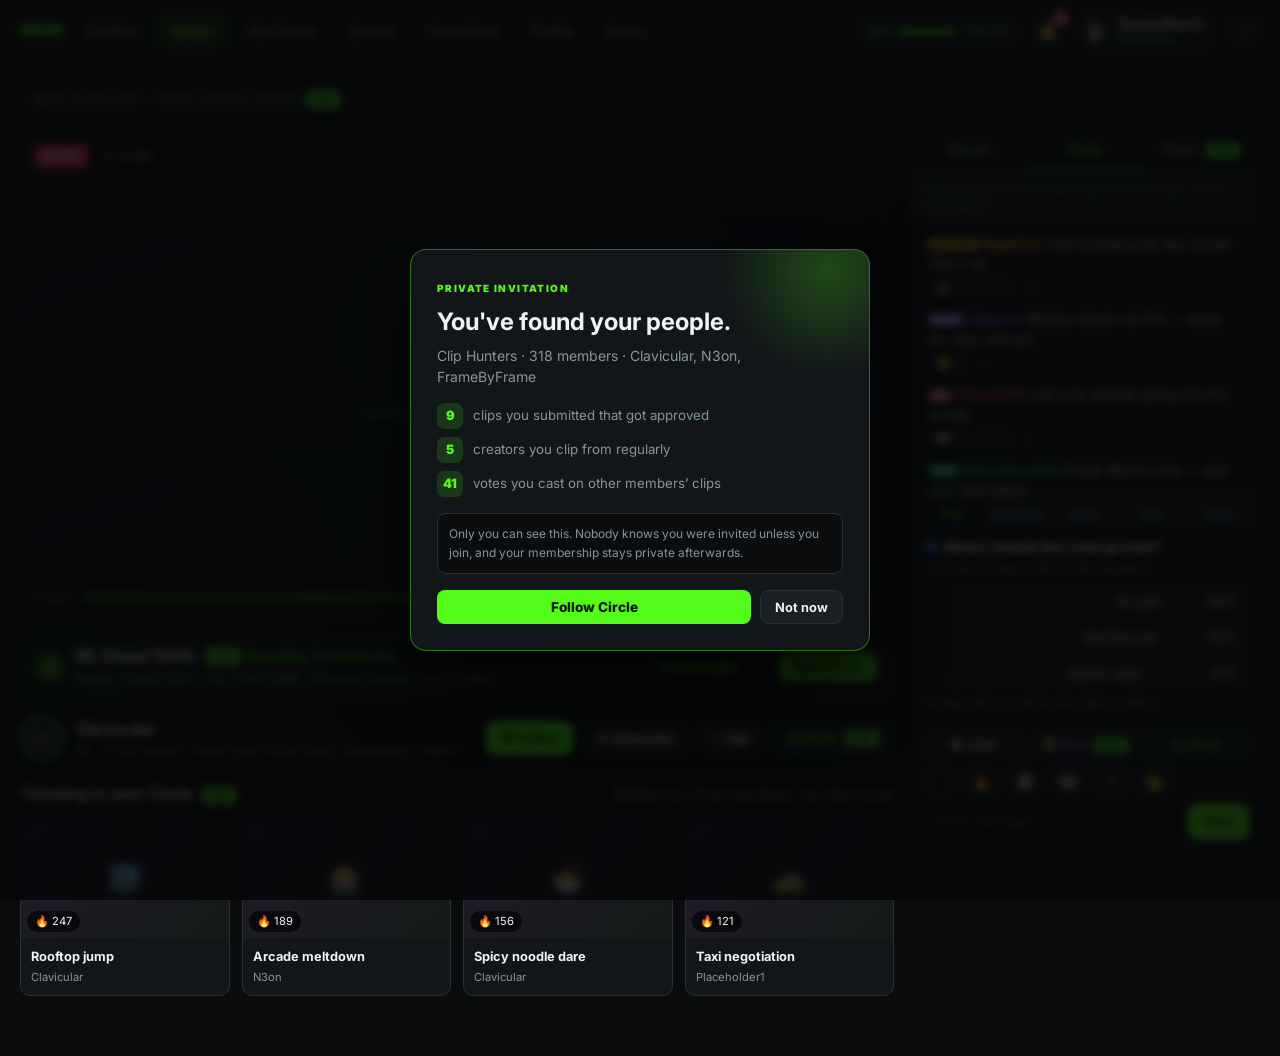
==== kick-circles-demo/index.html @ 6a5c6fb1 "Mood map: emergent zones, tactical targeting, mood console Zones are now discovered rather than assu" ====
<!DOCTYPE html>
<html lang="en">
<head>
<meta charset="UTF-8" />
<meta name="viewport" content="width=device-width, initial-scale=1.0" />
<title>KICK Circles — Team 1 Prototype</title>
<link rel="preconnect" href="https://fonts.googleapis.com" />
<link rel="preconnect" href="https://fonts.gstatic.com" crossorigin />
<link href="https://fonts.googleapis.com/css2?family=Inter:wght@400;500;600;700;800;900&display=swap" rel="stylesheet" />
<link rel="stylesheet" href="styles.css" />
</head>
<body>

<header class="topbar">
  <div class="brand">
    <span class="kick-logo">KICK</span>
    <span class="brand-divider"></span>
    <span class="brand-sub">Circles</span>
  </div>

  <nav class="nav" id="mainNav">
    <button class="nav-btn active" data-view="stream">Stream</button>
    <button class="nav-btn" data-view="circles">My Circles</button>
    <button class="nav-btn" data-view="quests">Quests</button>
    <button class="nav-btn" data-view="pass">Circle Pass</button>
    <button class="nav-btn" data-view="profile">Profile</button>
    <button class="nav-btn" data-view="ranks">Ranks</button>
  </nav>

  <div class="topbar-right">
    <div class="level-chip">
      <span class="lvl" id="hdrLevel">Lv.1</span>
      <div class="lvl-bar"><span id="hdrLevelBar"></span></div>
      <span class="xp" id="hdrXp">240 XP</span>
    </div>

    <div class="notif-wrap">
      <button class="ghost-btn" id="bellBtn" title="Notifications">🔔<span class="bell-dot" id="bellDot">0</span></button>
      <div class="notif-panel" id="notifPanel">
        <div class="notif-head"><span>Notifications</span><button id="markRead">Mark all read</button></div>
        <div class="notif-list" id="notifList"></div>
      </div>
    </div>

    <div class="user-pill">
      <div class="avatar-mini" id="hdrAvatar">🐰</div>
      <div class="user-meta">
        <span class="user-name">SpookyBunny</span>
        <span class="user-role" id="hdrRole">Newcomer</span>
      </div>
    </div>
    <button class="ghost-btn" id="resetBtn" title="Reset demo">↺</button>
  </div>
</header>

<main class="content">

  <!-- ══════════════════ STREAM (KICK UI MOCK) ══════════════════ -->
  <section class="view active" id="view-stream">
    <div class="kick-note">Mock of kick.com — Circle surfaces marked <span class="new-tag">NEW</span></div>

    <div class="stream-layout">
      <div class="stream-main">

        <div class="player">
          <div class="player-top">
            <span class="live-badge">● LIVE</span>
            <span class="viewers">👁 12,481</span>
          </div>
          <div class="player-center">
            <div class="play-icon">▶</div>
            <p>Clavicular · IRL Tokyo night walk</p>
          </div>
          <div class="player-bottom">
            <span>2:14:07</span>
            <div class="player-bar"><span></span></div>
            <span>⚙ ⛶</span>
          </div>
        </div>

        <!-- CIRCLE STRIP -->
        <div class="circle-strip" id="circleStrip">
          <div class="strip-left">
            <span class="strip-orb"></span>
            <div>
              <div class="strip-title">
                IRL Chaos Circle
                <span class="new-tag">NEW</span>
                <span class="peaking">● peaking · 3 creators live</span>
              </div>
              <div class="strip-sub">
                Weekly mission <strong id="stripMission">72%</strong> ·
                Your score <strong id="stripScore">1,740</strong> ·
                Activation window closes in <strong>48m</strong>
              </div>
            </div>
          </div>
          <div class="strip-right">
            <div class="strip-progress"><span id="stripBar" style="width:72%"></span></div>
            <button class="primary-btn sm" data-goto="circles">Open Circle</button>
          </div>
        </div>

        <div class="stream-meta">
          <div class="creator">
            <div class="creator-avatar">🎥</div>
            <div>
              <h1>Clavicular</h1>
              <p class="muted">IRL · 12.4K viewers · Also in your Circle: N3on, PlaceholderCreator1</p>
            </div>
          </div>
          <div class="stream-actions">
            <button class="action-btn follow">♥ Follow</button>
            <button class="action-btn">★ Subscribe</button>
            <button class="action-btn" id="clipBtn">✂ Clip</button>
            <button class="action-btn circle-action" data-goto="circles">◉ Circle <span class="new-tag">NEW</span></button>
          </div>
        </div>

        <div class="clips-block">
          <div class="block-head">
            <h2>Trending in your Circle <span class="new-tag">NEW</span></h2>
            <span class="muted">Ranked by Circle reactions, not view count</span>
          </div>
          <div class="clips-row" id="clipsRow"></div>
        </div>

      </div>

      <!-- CHAT RAIL -->
      <aside class="chat-rail">
        <div class="chat-tabs">
          <button class="chat-tab" data-chat="stream">Stream</button>
          <button class="chat-tab active" data-chat="circle">Circle</button>
          <button class="chat-tab" data-chat="mood">Mood <span class="new-tag">NEW</span></button>
        </div>

        <div class="chat-context" id="chatContext">
          Shared across 3 connected creators · slow mode · Circle mods active
        </div>

        <div class="chat-body" id="chatBody"></div>

        <!-- CHAT MOOD MAP (compact) -->
        <div class="mood-pane" id="moodPane">
          <div class="mood-top">
            <div>
              <div class="mood-now" id="moodNow">—</div>
              <div class="mood-sub" id="moodSub"></div>
            </div>
            <div class="mood-index"><span id="moodIdx">0</span><small>MOOD INDEX</small></div>
          </div>
          <canvas class="mood-canvas" id="moodMini"></canvas>
          <div class="mood-legend" id="moodLegendMini"></div>
          <div class="mood-stats" id="moodStatsMini"></div>
          <button class="primary-btn sm" id="moodExpand">Open full Mood Map</button>
        </div>

        <!-- LIVE EVENT -->
        <div class="live-event">
          <div class="event-tabs" id="eventTabs">
            <button class="event-tab active" data-event="poll">Poll</button>
            <button class="event-tab" data-event="prediction">Prediction</button>
            <button class="event-tab" data-event="storm">Storm</button>
            <button class="event-tab" data-event="quiz">Quiz</button>
            <button class="event-tab" data-event="pulse">Pulse</button>
          </div>
          <div class="event-body" id="eventBody"></div>
        </div>

        <div class="chat-toolbar">
          <button class="tool-btn" title="Channel Points">◆ 1,240</button>
          <button class="tool-btn style-tool" id="styleBtn" title="Style your chat">🎨 Style <span class="new-tag">NEW</span></button>
          <button class="tool-btn circle-tool" data-goto="quests">◉ Circle</button>
        </div>

        <div class="quick-react" id="quickReact"></div>

        <form class="chat-input-row" id="chatForm">
          <input id="chatInput" type="text" placeholder="Send a message…" maxlength="200" autocomplete="off" />
          <button type="submit">Chat</button>
        </form>
      </aside>
    </div>
  </section>

  <!-- ══════════════════ MY CIRCLES ══════════════════ -->
  <section class="view" id="view-circles">
    <div class="page-head">
      <div>
        <h1>My Circles</h1>
        <p class="muted">Communities formed from what you already watch. Membership is private by default.</p>
      </div>
      <button class="primary-btn sm" id="openInviteBtn">View pending invitation</button>
    </div>

    <div class="circle-cards" id="circleCards"></div>

    <!-- SELECTED CIRCLE DETAIL -->
    <div class="detail-head" id="detailHead"></div>

    <div class="split-2">
      <div class="panel">
        <div class="block-head"><h2>Circle Map</h2><span class="muted">Every edge is explainable</span></div>
        <div class="map-wrap" id="mapWrap"></div>
        <div class="map-legend">
          <span><i class="dot you"></i> You</span>
          <span><i class="dot creator"></i> Creator you watch</span>
          <span><i class="dot linked"></i> Connected creator</span>
          <span><i class="dot circle"></i> Circle</span>
        </div>

        <div class="detect-block">
          <h3>How this Circle was detected</h3>
          <div class="detect-grid" id="detectGrid"></div>
          <div class="formula">
            <code id="detectRule"></code>
            <span class="muted">Clusters below the activity floor never launch. Existing Circles below it are merged or archived.</span>
          </div>
        </div>
      </div>

      <div class="panel">
        <div class="block-head"><h2>Why you belong</h2><span class="muted">every invite states its reason</span></div>
        <ul class="reason-list" id="reasonList"></ul>

        <div class="score-block">
          <h3>Circle Score breakdown</h3>
          <div class="score-bars" id="scoreBars"></div>
          <div class="formula">
            <code>Score = 0.30·Consistency + 0.25·Participation + 0.25·Contribution + 0.20·Discovery</code>
            <span class="muted">28-day rolling · 200/day cap · linear decay</span>
          </div>
        </div>

        <div class="mission-block">
          <h3>Weekly Circle mission <span class="coop">co-op</span></h3>
          <p class="muted" id="missionDesc"></p>
          <div class="mission-bar"><span id="missionBar"></span></div>
          <div class="mission-meta"><span id="missionCount"></span><span id="missionMembers"></span></div>
        </div>

        <div class="unlock-block">
          <h3>Collective unlock <span class="coop">whole Circle</span></h3>
          <p class="muted">Every reaction from every member counts toward a custom Circle emote.</p>
          <div class="mission-bar"><span id="collectiveBar"></span></div>
          <div class="mission-meta"><span id="collectiveCount"></span><span>unlocks 🌪️ CHAOS emote</span></div>
        </div>
      </div>
    </div>

    <div class="panel safety-panel">
      <div class="block-head">
        <h2>Privacy &amp; safety</h2>
        <span class="muted">Safety is a product surface, not a policy page</span>
      </div>
      <div class="safety-grid">
        <label class="toggle-row">
          <div><b>Hide my membership</b><small>Nobody can see which Circles you're in</small></div>
          <input type="checkbox" class="sw" data-priv="hideMembership" checked />
        </label>
        <label class="toggle-row">
          <div><b>Appear on leaderboard</b><small>Your score is private until you opt in</small></div>
          <input type="checkbox" class="sw" data-priv="showLeaderboard" />
        </label>
        <label class="toggle-row">
          <div><b>Circle chat slow mode</b><small>One message every 30 seconds</small></div>
          <input type="checkbox" class="sw" data-priv="slowMode" checked />
        </label>
        <label class="toggle-row">
          <div><b>Account-age gate</b><small>New accounts can read but not post for 24h</small></div>
          <input type="checkbox" class="sw" data-priv="ageGate" checked />
        </label>
      </div>
      <div class="safety-actions">
        <button class="action-btn">⚑ Report a member</button>
        <button class="action-btn">📄 Circle rules</button>
        <button class="action-btn danger" id="leaveBtn">Leave Circle</button>
      </div>
    </div>
  </section>

  <!-- ══════════════════ QUESTS ══════════════════ -->
  <section class="view" id="view-quests">
    <div class="page-head">
      <div>
        <h1>Quests</h1>
        <p class="muted">Resets in <span id="resetTimer">—</span> · contribution is weighted, volume alone earns nothing</p>
      </div>
      <div class="head-boxes">
        <div class="streak-box">
          <span class="streak-num" id="streakNum">3</span>
          <span>day streak</span>
          <span class="streak-mult" id="streakMult">1.3× multiplier</span>
        </div>
        <div class="cap-box">
          <div class="cap-label">Daily score cap <span id="capText">0 / 200</span></div>
          <div class="cap-bar"><span id="capBar"></span></div>
          <div class="cap-note" id="capNote">Anti-grind: score stops accruing at the cap</div>
        </div>
      </div>
    </div>
    <div class="task-grid" id="taskGrid"></div>
  </section>

  <!-- ══════════════════ CIRCLE PASS ══════════════════ -->
  <section class="view" id="view-pass">
    <div class="page-head">
      <div>
        <h1>Circle Pass · Season 04</h1>
        <p class="muted">28-day season · free track only · nothing here is purchasable with Kicks</p>
      </div>
      <div class="season-box">
        <span class="season-num">12d</span>
        <span>remaining</span>
      </div>
    </div>
    <div class="pass-progress">
      <div class="pass-bar"><span id="passBar"></span></div>
      <span id="passLabel">Tier 1 of 7</span>
    </div>
    <div class="pass-track" id="passTrack"></div>
  </section>

  <!-- ══════════════════ PROFILE ══════════════════ -->
  <section class="view" id="view-profile">
    <div class="profile-layout">
      <div class="myspace panel">
        <div class="myspace-banner" id="msBanner"></div>
        <div class="myspace-top">
          <div class="pfp-wrap">
            <div class="pfp-frame" id="pfpFrame"></div>
            <div class="pfp" id="pfpAvatar">🐰</div>
          </div>
          <div class="pfp-info">
            <h1>SpookyBunny</h1>
            <p class="pfp-title" id="pfpTitle">IRL Chaos Member</p>
            <p class="muted">Season 04 · Circle rank <span id="pfpRank">#3</span> · member 34 days</p>
            <div class="pill-row" id="pfpBadges"></div>
          </div>
        </div>

        <div class="ms-section">
          <h3>About me</h3>
          <p class="about">Chaos enjoyer. Clip hunter. Always in the Circle when three creators go live at once.</p>
        </div>

        <div class="ms-section">
          <h3>Collectibles shelf <span class="muted">— earned only inside Circles</span></h3>
          <div class="shelf-grid" id="shelfGrid"></div>
        </div>

        <div class="ms-section">
          <h3>Achievements</h3>
          <div class="ach-grid" id="achGrid"></div>
        </div>

        <div class="ms-section">
          <h3>Weekly recap <span class="muted">— sent every Monday, drives the return visit</span></h3>
          <div class="recap" id="recapBox"></div>
        </div>
      </div>

      <aside class="panel customize">
        <h2>Customise</h2>
        <p class="muted small">Unlocked by participation. Never by Kicks.</p>
        <h3>Avatar</h3><div class="picker" id="pickAvatar"></div>
        <h3>Frame</h3><div class="picker" id="pickFrame"></div>
        <h3>Title</h3><div class="picker col" id="pickTitle"></div>
        <h3>Chat colour</h3><div class="picker colors" id="pickColor"></div>
        <div class="unlock-note" id="unlockNote"></div>
      </aside>
    </div>
  </section>

  <!-- ══════════════════ RANKS ══════════════════ -->
  <section class="view" id="view-ranks">
    <div class="page-head">
      <div>
        <h1>Roles &amp; Ranks</h1>
        <p class="muted">Roles are permanent. Ranks reset every season — so everyone has a reason to return on day one.</p>
      </div>
    </div>

    <div class="split-2">
      <div class="panel">
        <div class="block-head"><h2>Your role path <span class="muted">permanent</span></h2></div>
        <div class="role-path" id="rolePath"></div>
      </div>
      <div class="panel">
        <div class="block-head"><h2>Season leaderboard</h2><span class="muted">opt-in only</span></div>
        <table class="leaderboard" id="leaderboard"></table>
      </div>
    </div>

    <div class="panel">
      <div class="block-head"><h2>Season ranks <span class="muted">reset in 12 days</span></h2></div>
      <div class="tier-track" id="tierTrack"></div>
    </div>
  </section>

</main>

<!-- ══════════════════ INVITATION MODAL ══════════════════ -->
<div class="modal-backdrop" id="inviteModal">
  <div class="modal">
    <div class="modal-orb"></div>
    <span class="modal-kicker">PRIVATE INVITATION</span>
    <h2 id="inviteTitle">You've found your people.</h2>
    <p class="muted" id="inviteDesc"></p>
    <div class="invite-reasons" id="inviteReasons"></div>
    <div class="invite-note">
      Only you can see this. Nobody knows you were invited unless you join,
      and your membership stays private afterwards.
    </div>
    <div class="modal-actions">
      <button class="primary-btn" id="acceptInvite">Follow Circle</button>
      <button class="action-btn" id="declineInvite">Not now</button>
    </div>
  </div>
</div>

<!-- ══════════════════ MOOD MAP MODAL ══════════════════ -->
<div class="modal-backdrop" id="moodModal">
  <div class="mood-modal">

    <div class="mm-head">
      <div class="mm-title">
        <span class="mm-k">K</span>
        <div>
          <h2>Chat Mood Map <span class="new-tag">NEW</span></h2>
          <p class="muted">demo_channel · 12,624 viewers · valence × arousal model</p>
        </div>
      </div>
      <div class="mm-head-right">
        <div class="mm-hype"><small>MOOD INDEX</small><span id="mmIdx">0</span></div>
        <button class="action-btn" id="mmHulls">Zones</button>
        <button class="action-btn" id="mmLabels">Labels</button>
        <button class="action-btn" id="mmPause">Pause</button>
        <button class="action-btn" id="mmClose">✕</button>
      </div>
    </div>

    <div class="mm-canvas-wrap">
      <canvas id="moodBig"></canvas>
      <div class="mm-legend" id="moodLegendBig"></div>
      <div class="mm-hint">Click a zone to target it · drag to draw a tactical zone</div>
    </div>

    <div class="mm-zonebar">
      <span class="mm-zonebar-label">Detected zones <small>DBSCAN over live positions</small></span>
      <div class="mm-zones" id="mmZones"></div>
    </div>

    <div class="mm-grid">
      <div class="mm-panel">
        <h3>Live signal</h3>
        <div class="mm-stats" id="mmStats"></div>
        <canvas id="moodSpark" class="mm-spark"></canvas>
      </div>

      <div class="mm-panel">
        <h3>Event stream</h3>
        <div class="mm-events" id="mmEvents"></div>
      </div>

      <div class="mm-panel mm-console">
        <h3>Mood console <span class="coop">instrument</span></h3>

        <div class="mc-target" id="mcTarget"></div>
        <div class="mc-instruments" id="mcInstruments"></div>

        <div class="mc-intensity">
          <label>Intensity <span id="mcIntVal">60%</span></label>
          <input type="range" id="mcIntensity" min="20" max="100" value="60" />
        </div>

        <div class="mc-fatigue">
          <div class="mc-f-label">Chat fatigue <span id="mcFatVal">0%</span></div>
          <div class="mc-f-bar"><span id="mcFatBar"></span></div>
          <div class="mc-f-note" id="mcFatNote">Chat responds fully</div>
        </div>
      </div>
    </div>

  </div>
</div>

<!-- ══════════════════ CHAT STYLE MODAL ══════════════════ -->
<div class="modal-backdrop" id="styleModal">
  <div class="modal style-modal">
    <div class="modal-orb"></div>
    <span class="modal-kicker">CHAT IDENTITY</span>
    <h2>Style your chat</h2>
    <p class="muted">Every option is unlocked by <strong>how you show up in chat</strong> — messages, questions, reactions, clips. Nothing here is purchasable.</p>

    <div class="style-preview" id="stylePreview"></div>
    <div class="style-sections" id="styleSections"></div>

    <div class="identity-note" id="identityNote"></div>

    <div class="modal-actions">
      <button class="primary-btn" id="styleDone">Done</button>
    </div>
  </div>
</div>

<div class="toast-stack" id="toastStack"></div>

<script src="app.js"></script>
</body>
</html>
---- kick-circles-demo/styles.css ----
:root{
  --bg:#0a0c0d;
  --surface:#121618;
  --surface-2:#1a2023;
  --surface-3:#232b2f;
  --border:#262f34;
  --text:#eef3f5;
  --muted:#8496a1;
  --kick:#53fc18;
  --kick-dim:#3ac40f;
  --glow:rgba(83,252,24,.14);
  --purple:#b06cff;
  --gold:#ffb020;
  --blue:#5eb7ff;
  --pink:#ff5c8a;
  --r:12px;
}
*{box-sizing:border-box;margin:0;padding:0}
body{
  font-family:'Inter',system-ui,sans-serif;
  background:var(--bg);color:var(--text);
  font-size:14px;line-height:1.5;
}
button{font-family:inherit}
.muted{color:var(--muted)}
.muted.small{font-size:.78rem}

/* ─── TOPBAR ─── */
.topbar{
  position:sticky;top:0;z-index:50;
  display:flex;align-items:center;gap:20px;
  padding:10px 20px;background:var(--surface);
  border-bottom:1px solid var(--border);flex-wrap:wrap;
}
.brand{display:flex;align-items:center;gap:10px}
.kick-logo{font-weight:900;color:var(--kick);font-size:1.15rem;letter-spacing:-.04em}
.brand-divider{width:1px;height:16px;background:var(--border)}
.brand-sub{font-weight:700;font-size:.9rem;color:var(--muted)}
.nav{display:flex;gap:4px;flex:1;flex-wrap:wrap}
.nav-btn{
  background:none;border:1px solid transparent;color:var(--muted);
  padding:7px 13px;border-radius:8px;cursor:pointer;
  font-weight:600;font-size:.84rem;transition:.15s;
}
.nav-btn:hover{color:var(--text);background:var(--surface-2)}
.nav-btn.active{color:var(--kick);background:var(--glow);border-color:rgba(83,252,24,.3)}
.topbar-right{display:flex;align-items:center;gap:10px}
.level-chip{
  display:flex;align-items:center;gap:8px;
  background:var(--surface-2);border:1px solid var(--border);
  padding:6px 12px;border-radius:20px;font-size:.75rem;
}
.lvl{font-weight:800;color:var(--kick)}
.lvl-bar{width:60px;height:5px;background:var(--surface-3);border-radius:3px;overflow:hidden}
.lvl-bar>span{display:block;height:100%;background:var(--kick);border-radius:3px;transition:width .4s}
.xp{color:var(--muted);font-weight:600}
.user-pill{display:flex;align-items:center;gap:8px;background:var(--surface-2);border:1px solid var(--border);padding:5px 12px 5px 5px;border-radius:20px}
.avatar-mini{width:30px;height:30px;border-radius:50%;background:var(--surface-3);display:grid;place-items:center;font-size:1rem}
.user-meta{display:flex;flex-direction:column;line-height:1.2}
.user-name{font-size:.78rem;font-weight:700}
.user-role{font-size:.68rem;color:var(--kick)}
.ghost-btn{background:var(--surface-2);border:1px solid var(--border);color:var(--muted);width:32px;height:32px;border-radius:8px;cursor:pointer;font-size:1rem}
.ghost-btn:hover{color:var(--text);border-color:var(--kick)}

.content{max-width:1500px;margin:0 auto;padding:18px 20px 60px}
.view{display:none;animation:fade .22s ease}
.view.active{display:block}
@keyframes fade{from{opacity:0;transform:translateY(5px)}to{opacity:1;transform:none}}

.new-tag{
  display:inline-block;background:var(--kick);color:#08110a;
  font-size:.55rem;font-weight:900;padding:2px 5px;border-radius:4px;
  letter-spacing:.06em;vertical-align:middle;margin-left:5px;
}
.kick-note{
  font-size:.78rem;color:var(--muted);margin-bottom:12px;
  padding:8px 12px;background:var(--surface);border:1px dashed var(--border);border-radius:8px;
}

/* ─── PANELS / HEADS ─── */
.panel{background:var(--surface);border:1px solid var(--border);border-radius:var(--r);padding:18px}
.block-head{display:flex;justify-content:space-between;align-items:baseline;gap:12px;margin-bottom:14px;flex-wrap:wrap}
.block-head h2{font-size:.98rem}
.page-head{display:flex;justify-content:space-between;align-items:flex-start;gap:16px;margin-bottom:18px;flex-wrap:wrap}
.page-head h1{font-size:1.5rem;margin-bottom:3px}
.split-2{display:grid;grid-template-columns:1fr 1fr;gap:16px;margin-bottom:16px}
@media(max-width:1000px){.split-2{grid-template-columns:1fr}}

.primary-btn{background:var(--kick);color:#08110a;border:none;border-radius:8px;padding:9px 16px;font-weight:800;cursor:pointer;font-size:.85rem}
.primary-btn:hover{background:var(--kick-dim)}
.primary-btn.sm{padding:7px 13px;font-size:.78rem}
.primary-btn:disabled{opacity:.4;cursor:not-allowed}

/* ─── STREAM LAYOUT ─── */
.stream-layout{display:grid;grid-template-columns:1fr 350px;gap:16px}
@media(max-width:1100px){.stream-layout{grid-template-columns:1fr}}

.player{
  aspect-ratio:16/9;background:linear-gradient(160deg,#1a1420,#0d1014 60%,#141a16);
  border:1px solid var(--border);border-radius:var(--r);
  display:flex;flex-direction:column;justify-content:space-between;padding:14px;position:relative;overflow:hidden;
}
.player::after{content:'';position:absolute;inset:0;background:radial-gradient(circle at 50% 45%,rgba(83,252,24,.07),transparent 60%)}
.player-top{display:flex;gap:8px;z-index:1}
.live-badge{background:#ff3b5c;color:#fff;font-size:.68rem;font-weight:900;padding:3px 8px;border-radius:4px}
.viewers{background:rgba(0,0,0,.5);font-size:.7rem;padding:3px 8px;border-radius:4px;color:#dfe7ea}
.player-center{text-align:center;z-index:1}
.play-icon{font-size:2.6rem;opacity:.5;margin-bottom:6px}
.player-center p{color:var(--muted);font-size:.82rem}
.player-bottom{display:flex;align-items:center;gap:10px;font-size:.7rem;color:var(--muted);z-index:1}
.player-bar{flex:1;height:3px;background:rgba(255,255,255,.15);border-radius:2px}
.player-bar>span{display:block;width:62%;height:100%;background:var(--kick);border-radius:2px}

/* CIRCLE STRIP */
.circle-strip{
  margin-top:10px;display:flex;justify-content:space-between;align-items:center;gap:16px;
  padding:13px 16px;border-radius:var(--r);flex-wrap:wrap;
  background:linear-gradient(100deg,rgba(83,252,24,.09),rgba(176,108,255,.07));
  border:1px solid rgba(83,252,24,.32);
}
.strip-left{display:flex;align-items:center;gap:12px}
.strip-orb{
  width:26px;height:26px;border-radius:50%;flex-shrink:0;
  background:radial-gradient(circle,var(--kick),transparent 68%);
  border:2px solid var(--kick);animation:orb 2.4s infinite;
}
@keyframes orb{0%,100%{box-shadow:0 0 0 0 rgba(83,252,24,.5)}50%{box-shadow:0 0 0 9px rgba(83,252,24,0)}}
.strip-title{font-weight:800;font-size:.95rem;display:flex;align-items:center;gap:6px;flex-wrap:wrap}
.peaking{color:var(--kick);font-size:.72rem;font-weight:700}
.strip-sub{font-size:.76rem;color:var(--muted);margin-top:2px}
.strip-right{display:flex;align-items:center;gap:12px}
.strip-progress{width:110px;height:6px;background:var(--surface-3);border-radius:4px;overflow:hidden}
.strip-progress>span{display:block;height:100%;background:linear-gradient(90deg,var(--kick-dim),var(--kick));transition:width .5s}

.stream-meta{display:flex;justify-content:space-between;align-items:center;gap:16px;margin-top:14px;flex-wrap:wrap}
.creator{display:flex;align-items:center;gap:12px}
.creator-avatar{width:44px;height:44px;border-radius:50%;background:var(--surface-3);display:grid;place-items:center;font-size:1.2rem;border:2px solid var(--kick)}
.creator h1{font-size:1.05rem}
.creator p{font-size:.76rem}
.stream-actions{display:flex;gap:8px;flex-wrap:wrap}
.action-btn{background:var(--surface-2);border:1px solid var(--border);color:var(--text);padding:8px 14px;border-radius:8px;font-weight:700;font-size:.8rem;cursor:pointer}
.action-btn:hover{border-color:var(--muted)}
.action-btn.follow{background:var(--kick);color:#08110a;border-color:var(--kick)}
.action-btn.circle-action{border-color:rgba(83,252,24,.4);color:var(--kick)}

/* CLIPS */
.clips-block{margin-top:22px}
.clips-row{display:grid;grid-template-columns:repeat(auto-fill,minmax(180px,1fr));gap:12px}
.clip-card{background:var(--surface);border:1px solid var(--border);border-radius:10px;overflow:hidden;cursor:pointer;transition:.15s}
.clip-card:hover{border-color:var(--kick)}
.clip-thumb{aspect-ratio:16/9;background:linear-gradient(140deg,#221a2e,#141a16);display:grid;place-items:center;font-size:1.6rem;position:relative}
.clip-reacts{position:absolute;bottom:6px;left:6px;background:rgba(0,0,0,.65);border-radius:20px;padding:2px 8px;font-size:.7rem}
.clip-body{padding:9px 10px}
.clip-title{font-size:.8rem;font-weight:700;margin-bottom:3px}
.clip-by{font-size:.7rem;color:var(--muted)}

/* ─── CHAT RAIL ─── */
.chat-rail{background:var(--surface);border:1px solid var(--border);border-radius:var(--r);display:flex;flex-direction:column;height:min(80vh,760px)}
.chat-tabs{display:flex;border-bottom:1px solid var(--border)}
.chat-tab{flex:1;background:none;border:none;color:var(--muted);padding:11px;font-weight:700;font-size:.8rem;cursor:pointer;border-bottom:2px solid transparent}
.chat-tab.active{color:var(--kick);border-bottom-color:var(--kick)}
.chat-context{padding:8px 12px;font-size:.7rem;color:var(--muted);background:var(--surface-2);border-bottom:1px solid var(--border)}
.chat-body{flex:1;overflow-y:auto;padding:10px;display:flex;flex-direction:column;gap:4px}
.chat-body::-webkit-scrollbar{width:6px}
.chat-body::-webkit-scrollbar-thumb{background:var(--surface-3);border-radius:3px}

.msg{padding:5px 7px;border-radius:8px;position:relative}
.msg:hover{background:var(--surface-2)}
.msg.system{color:var(--muted);font-size:.72rem;text-align:center;padding:6px}
.msg.mine{background:rgba(83,252,24,.07)}
.msg-line{font-size:.82rem;word-break:break-word}
.msg-badge{font-size:.58rem;font-weight:900;padding:1px 4px;border-radius:3px;margin-right:4px;vertical-align:middle}
.b-mod{background:#00a865;color:#fff}
.b-sub{background:var(--purple);color:#fff}
.b-vip{background:var(--pink);color:#fff}
.b-cap{background:var(--gold);color:#2a1c00}
.msg-author{font-weight:800;margin-right:4px}
.msg-reacts{display:flex;gap:4px;margin-top:4px;flex-wrap:wrap;align-items:center}
.react-pill{
  background:var(--surface-3);border:1px solid transparent;border-radius:20px;
  padding:1px 7px;font-size:.72rem;cursor:pointer;transition:.12s;
}
.react-pill:hover{border-color:var(--kick)}
.react-pill.on{background:var(--glow);border-color:var(--kick);color:var(--kick)}
.react-add{
  background:none;border:1px dashed var(--border);color:var(--muted);
  border-radius:20px;padding:1px 7px;font-size:.7rem;cursor:pointer;
}
.react-add:hover{border-color:var(--kick);color:var(--kick)}
.react-picker{
  display:none;gap:3px;background:var(--surface-3);border:1px solid var(--border);
  border-radius:20px;padding:3px 6px;margin-top:4px;
}
.react-picker.open{display:flex}
.react-picker button{background:none;border:none;cursor:pointer;font-size:.95rem;padding:1px 3px;border-radius:5px}
.react-picker button:hover{background:var(--surface-2)}

/* LIVE EVENT */
.live-event{border-top:1px solid var(--border);background:var(--surface-2)}
.event-tabs{display:flex;gap:2px;padding:7px 8px 0}
.event-tab{
  flex:1;background:none;border:none;color:var(--muted);
  font-size:.68rem;font-weight:700;padding:5px 2px;cursor:pointer;
  border-radius:6px 6px 0 0;
}
.event-tab.active{background:var(--surface);color:var(--kick)}
.event-body{padding:11px 12px;background:var(--surface)}
.event-title{font-weight:800;font-size:.85rem;margin-bottom:3px}
.event-sub{font-size:.7rem;color:var(--muted);margin-bottom:9px}
.opt-btn{
  display:flex;justify-content:space-between;align-items:center;width:100%;
  background:var(--surface-2);border:1px solid var(--border);color:var(--text);
  padding:7px 10px;border-radius:7px;margin-bottom:5px;cursor:pointer;font-size:.8rem;
  position:relative;overflow:hidden;
}
.opt-btn:hover{border-color:var(--kick)}
.opt-btn.picked{border-color:var(--kick);color:var(--kick)}
.opt-btn.correct{border-color:var(--kick);background:var(--glow)}
.opt-btn.wrong{border-color:var(--pink);color:var(--pink)}
.opt-fill{position:absolute;left:0;top:0;bottom:0;background:rgba(83,252,24,.13);z-index:0;transition:width .4s}
.opt-btn span{position:relative;z-index:1}
.bet-row{display:flex;gap:5px;margin:7px 0}
.bet-chip{flex:1;background:var(--surface-2);border:1px solid var(--border);color:var(--text);border-radius:6px;padding:5px;font-size:.72rem;font-weight:700;cursor:pointer}
.bet-chip.on{border-color:var(--kick);color:var(--kick)}
.storm-vs{display:flex;justify-content:space-between;text-align:center;margin:9px 0}
.storm-vs strong{display:block;font-size:1.2rem}
.storm-vs span{font-size:.68rem;color:var(--muted)}
.event-note{font-size:.68rem;color:var(--muted);margin-top:6px}

.chat-toolbar{display:flex;gap:6px;padding:8px 10px 0}
.tool-btn{flex:1;background:var(--surface-2);border:1px solid var(--border);color:var(--text);padding:6px;border-radius:7px;font-size:.72rem;font-weight:700;cursor:pointer}
.tool-btn:hover{border-color:var(--muted)}
.tool-btn.circle-tool{color:var(--kick);border-color:rgba(83,252,24,.35)}
.quick-react{display:flex;gap:5px;padding:8px 10px 0}
.quick-react button{background:var(--surface-2);border:1px solid var(--border);border-radius:7px;padding:4px 9px;cursor:pointer;font-size:.9rem}
.quick-react button:hover{border-color:var(--kick)}
.chat-input-row{display:flex;gap:6px;padding:8px 10px 10px}
.chat-input-row input{flex:1;background:var(--bg);border:1px solid var(--border);border-radius:8px;padding:9px 11px;color:var(--text);font-size:.82rem}
.chat-input-row input:focus{outline:none;border-color:var(--kick)}
.chat-input-row button{background:var(--kick);color:#08110a;border:none;border-radius:8px;padding:0 15px;font-weight:800;cursor:pointer;font-size:.8rem}

/* ─── CIRCLES ─── */
.circle-cards{display:grid;grid-template-columns:repeat(auto-fill,minmax(260px,1fr));gap:14px;margin-bottom:16px}
.circle-card{background:var(--surface);border:1px solid var(--border);border-radius:var(--r);padding:16px;cursor:pointer;transition:.15s}
.circle-card:hover{border-color:var(--kick)}
.circle-card.joined{border-color:rgba(83,252,24,.4)}
.cc-top{display:flex;justify-content:space-between;align-items:flex-start;margin-bottom:8px}
.cc-name{font-weight:800;font-size:1rem}
.cc-state{font-size:.66rem;font-weight:800;padding:2px 7px;border-radius:20px}
.cc-state.live{background:var(--glow);color:var(--kick)}
.cc-state.quiet{background:var(--surface-3);color:var(--muted)}
.cc-state.invite{background:rgba(176,108,255,.16);color:var(--purple)}
.cc-desc{font-size:.78rem;color:var(--muted);margin-bottom:10px;min-height:34px}
.cc-stats{display:flex;gap:14px;font-size:.72rem;color:var(--muted);margin-bottom:10px}
.cc-stats b{display:block;color:var(--text);font-size:.9rem}
.cc-btn{width:100%;padding:8px;border-radius:8px;font-weight:800;font-size:.8rem;cursor:pointer;border:1px solid var(--border);background:var(--surface-2);color:var(--text)}
.cc-btn.join{background:var(--kick);color:#08110a;border-color:var(--kick)}

.map-wrap{background:var(--bg);border:1px solid var(--border);border-radius:10px;overflow:hidden}
.map-legend{display:flex;gap:14px;flex-wrap:wrap;margin-top:10px;font-size:.72rem;color:var(--muted)}
.dot{display:inline-block;width:8px;height:8px;border-radius:50%;margin-right:5px}
.dot.you{background:var(--kick)}
.dot.creator{background:var(--purple)}
.dot.linked{background:var(--blue)}
.dot.circle{background:var(--gold)}

.reason-list{list-style:none;display:grid;gap:8px;margin-bottom:16px}
.reason-list li{display:flex;align-items:center;gap:10px;font-size:.83rem;color:var(--muted)}
.reason-num{
  display:grid;place-items:center;width:26px;height:26px;border-radius:7px;
  background:var(--glow);color:var(--kick);font-weight:900;font-size:.8rem;flex-shrink:0;
}
.score-block{border-top:1px solid var(--border);padding-top:14px;margin-bottom:16px}
.score-block h3,.mission-block h3{font-size:.85rem;margin-bottom:10px}
.score-bars{display:grid;gap:8px;margin-bottom:10px}
.sb-row{display:grid;grid-template-columns:100px 1fr 40px;align-items:center;gap:9px;font-size:.75rem}
.sb-track{height:7px;background:var(--surface-3);border-radius:4px;overflow:hidden}
.sb-track>span{display:block;height:100%;border-radius:4px;transition:width .5s}
.sb-val{text-align:right;color:var(--muted);font-weight:700}
.formula{background:var(--bg);border:1px solid var(--border);border-radius:8px;padding:10px;display:grid;gap:5px}
.formula code{font-size:.7rem;color:var(--kick);font-family:ui-monospace,monospace;line-height:1.5}
.formula .muted{font-size:.68rem}
.mission-block{border-top:1px solid var(--border);padding-top:14px}
.coop{background:rgba(94,183,255,.15);color:var(--blue);font-size:.62rem;font-weight:800;padding:2px 6px;border-radius:5px}
.mission-bar{height:9px;background:var(--surface-3);border-radius:5px;overflow:hidden;margin:9px 0 6px}
.mission-bar>span{display:block;height:100%;background:linear-gradient(90deg,var(--blue),var(--kick));transition:width .5s}
.mission-meta{display:flex;justify-content:space-between;font-size:.73rem;color:var(--muted)}

/* ─── QUESTS ─── */
.streak-box,.season-box{background:var(--surface);border:1px solid var(--border);border-radius:var(--r);padding:11px 18px;text-align:center;display:grid;gap:1px}
.streak-num,.season-num{font-size:1.6rem;font-weight:900;color:var(--gold)}
.season-num{color:var(--kick)}
.streak-box span,.season-box span{font-size:.7rem;color:var(--muted)}
.streak-mult{color:var(--kick)!important;font-weight:700}
.task-grid{display:grid;grid-template-columns:repeat(auto-fill,minmax(270px,1fr));gap:13px}
.task{background:var(--surface);border:1px solid var(--border);border-radius:var(--r);padding:16px;display:flex;flex-direction:column;gap:9px}
.task.done{border-color:rgba(83,252,24,.4);background:linear-gradient(180deg,rgba(83,252,24,.05),var(--surface))}
.task.weekly{border-color:rgba(94,183,255,.35)}
.task-top{display:flex;justify-content:space-between;align-items:flex-start}
.task-icon{font-size:1.5rem}
.task-kind{font-size:.6rem;font-weight:900;padding:2px 6px;border-radius:5px;background:var(--surface-3);color:var(--muted)}
.task-kind.weekly{background:rgba(94,183,255,.15);color:var(--blue)}
.task h3{font-size:.93rem}
.task p{font-size:.77rem;color:var(--muted);line-height:1.45;flex:1}
.task-reward{font-size:.74rem;color:var(--kick);font-weight:800}
.task-bar{height:5px;background:var(--surface-3);border-radius:3px;overflow:hidden}
.task-bar>span{display:block;height:100%;background:linear-gradient(90deg,var(--kick-dim),var(--kick));transition:width .4s}
.task-btn{background:var(--surface-2);border:1px solid var(--border);color:var(--text);padding:9px;border-radius:8px;font-weight:800;font-size:.8rem;cursor:pointer}
.task-btn:hover:not(:disabled){border-color:var(--kick);color:var(--kick)}
.task-btn:disabled{opacity:.45;cursor:not-allowed}

/* ─── PASS ─── */
.pass-progress{display:flex;align-items:center;gap:12px;margin-bottom:16px}
.pass-bar{flex:1;height:10px;background:var(--surface-3);border-radius:6px;overflow:hidden}
.pass-bar>span{display:block;height:100%;background:linear-gradient(90deg,var(--kick-dim),var(--kick),var(--gold));transition:width .5s}
#passLabel{font-size:.8rem;font-weight:800;color:var(--muted);white-space:nowrap}
.pass-track{display:grid;grid-template-columns:repeat(auto-fill,minmax(165px,1fr));gap:12px}
.pass-tier{background:var(--surface);border:1px solid var(--border);border-radius:var(--r);padding:15px;text-align:center;position:relative;transition:.15s}
.pass-tier.unlocked{border-color:rgba(83,252,24,.45);background:linear-gradient(180deg,rgba(83,252,24,.06),var(--surface))}
.pass-tier.locked{opacity:.5}
.pt-num{font-size:.63rem;font-weight:900;color:var(--muted);letter-spacing:.08em}
.pt-icon{font-size:2rem;margin:8px 0}
.pt-name{font-weight:800;font-size:.85rem;margin-bottom:4px}
.pt-req{font-size:.7rem;color:var(--muted)}
.pt-check{position:absolute;top:9px;right:10px;color:var(--kick);font-weight:900}

/* ─── PROFILE ─── */
.profile-layout{display:grid;grid-template-columns:1fr 290px;gap:16px}
@media(max-width:1000px){.profile-layout{grid-template-columns:1fr}}
.myspace{padding:0;overflow:hidden}
.myspace-banner{height:92px;background:linear-gradient(110deg,#2b1840,#123018,#1c1030)}
.myspace-top{display:flex;gap:18px;padding:0 20px 18px;margin-top:-38px;flex-wrap:wrap}
.pfp-wrap{position:relative;width:96px;height:96px;flex-shrink:0}
.pfp{position:absolute;inset:6px;border-radius:50%;background:var(--surface-3);display:grid;place-items:center;font-size:2.4rem;z-index:1}
.pfp-frame{position:absolute;inset:0;border-radius:50%;border:4px solid var(--kick);z-index:2;pointer-events:none;box-shadow:0 0 18px var(--glow)}
.pfp-info{padding-top:44px}
.pfp-info h1{font-size:1.4rem}
.pfp-title{color:var(--kick);font-weight:800;font-size:.86rem;margin:2px 0 4px}
.pfp-info .muted{font-size:.76rem}
.pill-row{display:flex;gap:6px;flex-wrap:wrap;margin-top:9px}
.pill{background:var(--surface-2);border:1px solid var(--border);border-radius:20px;padding:3px 10px;font-size:.71rem;font-weight:700}
.ms-section{padding:16px 20px;border-top:1px solid var(--border)}
.ms-section h3{font-size:.85rem;margin-bottom:10px}
.about{font-size:.83rem;color:var(--muted)}
.shelf-grid,.ach-grid{display:grid;grid-template-columns:repeat(auto-fill,minmax(94px,1fr));gap:10px}
.shelf-item,.ach-item{background:var(--bg);border:1px solid var(--border);border-radius:10px;padding:12px 7px;text-align:center;font-size:.7rem;line-height:1.3}
.shelf-item.on{border-color:rgba(83,252,24,.4)}
.shelf-item.off,.ach-item.off{opacity:.28;filter:grayscale(1)}
.shelf-item .ic,.ach-item .ic{display:block;font-size:1.5rem;margin-bottom:5px}
.recap{display:grid;grid-template-columns:repeat(auto-fill,minmax(110px,1fr));gap:10px}
.recap-item{background:var(--bg);border:1px solid var(--border);border-radius:10px;padding:11px;text-align:center}
.recap-item b{display:block;font-size:1.2rem;color:var(--kick)}
.recap-item span{font-size:.7rem;color:var(--muted)}

.customize h2{font-size:1rem;margin-bottom:3px}
.customize h3{font-size:.78rem;color:var(--muted);margin:14px 0 8px}
.picker{display:flex;flex-wrap:wrap;gap:7px}
.picker.col{flex-direction:column}
.pick{width:40px;height:40px;border-radius:10px;border:2px solid var(--border);background:var(--surface-2);cursor:pointer;font-size:1.1rem;display:grid;place-items:center}
.pick.on{border-color:var(--kick);box-shadow:0 0 0 2px var(--glow)}
.pick.off{opacity:.45;cursor:not-allowed}
.pick.wide{width:100%;height:auto;padding:8px 10px;font-size:.75rem;font-weight:700;text-align:left;display:flex;justify-content:space-between}
.picker.colors .pick{border-radius:50%}
.unlock-note{margin-top:16px;font-size:.74rem;color:var(--muted);background:var(--bg);border:1px solid var(--border);border-radius:9px;padding:10px;line-height:1.5}

/* ─── RANKS ─── */
.role-path{display:grid;gap:8px}
.role-step{display:flex;align-items:center;gap:12px;padding:11px 13px;background:var(--bg);border:1px solid var(--border);border-radius:10px}
.role-step.done{border-color:rgba(83,252,24,.3)}
.role-step.now{border-color:var(--kick);background:linear-gradient(90deg,var(--glow),transparent)}
.role-step .ic{font-size:1.3rem}
.role-step b{font-size:.86rem;display:block}
.role-step small{font-size:.72rem;color:var(--muted)}
.role-check{margin-left:auto;color:var(--kick);font-weight:900}
.leaderboard{width:100%;border-collapse:collapse;font-size:.82rem}
.leaderboard th{color:var(--muted);font-size:.68rem;text-transform:uppercase;letter-spacing:.05em;text-align:left;padding:8px 7px;border-bottom:1px solid var(--border)}
.leaderboard td{padding:9px 7px;border-bottom:1px solid var(--border)}
.leaderboard tr.me{background:var(--glow)}
.lb-role{font-size:.68rem;color:var(--muted)}
.tier-track{display:flex;gap:10px;flex-wrap:wrap}
.tier{flex:1;min-width:118px;background:var(--bg);border:1px solid var(--border);border-radius:11px;padding:14px;text-align:center}
.tier.on{border-color:var(--kick);background:linear-gradient(180deg,var(--glow),var(--bg))}
.tier .ic{font-size:1.4rem}
.tier .nm{font-weight:800;margin:5px 0 2px;font-size:.85rem}
.tier .rq{font-size:.68rem;color:var(--muted)}

/* ─── TOASTS ─── */
.toast-stack{position:fixed;bottom:20px;right:20px;display:flex;flex-direction:column;gap:8px;z-index:200}
.toast{
  background:var(--surface-2);border:1px solid var(--kick);border-left-width:4px;
  border-radius:10px;padding:11px 15px;font-size:.83rem;min-width:230px;max-width:320px;
  box-shadow:0 10px 34px rgba(0,0,0,.5);animation:slideIn .28s ease;
}
.toast b{display:block;color:var(--kick);font-size:.76rem;margin-bottom:2px}
.toast.out{animation:slideOut .28s ease forwards}
@keyframes slideIn{from{transform:translateX(110%);opacity:0}to{transform:none;opacity:1}}
@keyframes slideOut{to{transform:translateX(110%);opacity:0}}

/* ─── NOTIFICATION CENTRE ─── */
.notif-wrap{position:relative}
.bell-dot{
  position:absolute;top:-5px;right:-5px;min-width:16px;height:16px;padding:0 4px;
  background:var(--pink);color:#fff;border-radius:9px;font-size:.6rem;font-weight:900;
  display:grid;place-items:center;
}
.notif-panel{
  display:none;position:absolute;right:0;top:40px;width:305px;z-index:120;
  background:var(--surface-2);border:1px solid var(--border);border-radius:12px;
  box-shadow:0 18px 44px rgba(0,0,0,.6);overflow:hidden;
}
.notif-panel.open{display:block}
.notif-head{
  display:flex;justify-content:space-between;align-items:center;
  padding:10px 13px;border-bottom:1px solid var(--border);font-size:.8rem;font-weight:800;
}
.notif-head button{background:none;border:none;color:var(--kick);font-size:.72rem;font-weight:700;cursor:pointer}
.notif-list{max-height:330px;overflow-y:auto}
.notif{display:flex;gap:10px;padding:10px 13px;border-bottom:1px solid var(--border)}
.notif.unread{background:rgba(83,252,24,.05)}
.notif-ic{font-size:1.05rem}
.notif b{display:block;font-size:.79rem}
.notif small{color:var(--muted);font-size:.72rem}
.notif-empty{padding:20px;text-align:center;color:var(--muted);font-size:.78rem}

/* ─── INVITATION MODAL ─── */
.modal-backdrop{
  display:none;position:fixed;inset:0;z-index:300;
  background:rgba(4,6,7,.82);backdrop-filter:blur(4px);
  place-items:center;padding:20px;
}
.modal-backdrop.open{display:grid}
.modal{
  position:relative;width:min(460px,100%);overflow:hidden;
  background:var(--surface);border:1px solid rgba(83,252,24,.4);border-radius:16px;
  padding:26px;box-shadow:0 26px 70px rgba(0,0,0,.7);animation:pop .26s ease;
}
@keyframes pop{from{opacity:0;transform:scale(.95) translateY(10px)}to{opacity:1;transform:none}}
.modal-orb{
  position:absolute;top:-90px;right:-70px;width:220px;height:220px;border-radius:50%;
  background:radial-gradient(circle,rgba(83,252,24,.22),transparent 68%);pointer-events:none;
}
.modal-kicker{font-size:.62rem;font-weight:900;letter-spacing:.14em;color:var(--kick)}
.modal h2{font-size:1.5rem;margin:7px 0 5px}
.invite-reasons{display:grid;gap:8px;margin:16px 0}
.ir{display:flex;align-items:center;gap:10px;font-size:.83rem;color:var(--muted)}
.invite-note{
  font-size:.75rem;color:var(--muted);line-height:1.55;
  background:var(--bg);border:1px solid var(--border);border-radius:9px;padding:11px;
}
.modal-actions{display:flex;gap:9px;margin-top:16px}
.modal-actions .primary-btn{flex:1}

/* ─── SELECTED CIRCLE DETAIL ─── */
.circle-card.active{border-color:var(--kick);box-shadow:0 0 0 1px rgba(83,252,24,.25)}
.detail-head{
  display:flex;justify-content:space-between;align-items:center;gap:16px;flex-wrap:wrap;
  background:linear-gradient(100deg,rgba(83,252,24,.07),rgba(176,108,255,.05));
  border:1px solid var(--border);border-radius:var(--r);padding:15px 18px;margin-bottom:16px;
}
.dh-left{display:flex;align-items:center;gap:13px}
.dh-left h2{font-size:1.15rem;display:flex;align-items:center;gap:9px;flex-wrap:wrap}
.dh-left p{font-size:.76rem;margin-top:2px}
.dh-orb{width:14px;height:14px;border-radius:50%;flex-shrink:0}
.dh-orb.live{background:var(--kick);box-shadow:0 0 12px var(--kick)}
.dh-orb.quiet{background:var(--surface-3);border:2px solid var(--border)}
.dh-orb.invite{background:var(--purple);box-shadow:0 0 12px rgba(176,108,255,.6)}
.dh-creators{display:flex;gap:6px;flex-wrap:wrap}
.creator-chip{
  background:var(--surface-2);border:1px solid rgba(176,108,255,.4);color:var(--text);
  border-radius:20px;padding:4px 11px;font-size:.73rem;font-weight:700;
}
.creator-chip.linked{border-color:rgba(94,183,255,.4);color:var(--blue)}

/* ─── DETECTION ─── */
.detect-block{border-top:1px solid var(--border);margin-top:16px;padding-top:14px}
.detect-block h3{font-size:.85rem;margin-bottom:10px}
.detect-grid{display:grid;grid-template-columns:repeat(auto-fit,minmax(96px,1fr));gap:9px;margin-bottom:10px}
.detect-item{background:var(--bg);border:1px solid var(--border);border-radius:9px;padding:10px 8px;text-align:center}
.detect-item b{display:block;font-size:1.05rem;color:var(--text)}
.detect-item span{font-size:.67rem;color:var(--muted);line-height:1.3}
.detect-item.ok b{color:var(--kick)}
.detect-item.warn{border-color:rgba(255,176,32,.4)}
.detect-item.warn b{color:var(--gold)}

/* ─── COLLECTIVE UNLOCK ─── */
.unlock-block{border-top:1px solid var(--border);padding-top:14px;margin-top:14px}
.unlock-block h3{font-size:.85rem;margin-bottom:6px}

/* ─── SAFETY ─── */
.safety-grid{display:grid;grid-template-columns:repeat(auto-fit,minmax(250px,1fr));gap:10px;margin-bottom:14px}
.toggle-row{
  display:flex;justify-content:space-between;align-items:center;gap:12px;cursor:pointer;
  background:var(--bg);border:1px solid var(--border);border-radius:10px;padding:12px 14px;
}
.toggle-row b{font-size:.83rem;display:block}
.toggle-row small{font-size:.72rem;color:var(--muted)}
.sw{appearance:none;width:38px;height:21px;border-radius:12px;background:var(--surface-3);position:relative;cursor:pointer;flex-shrink:0;transition:.18s}
.sw::after{content:'';position:absolute;top:3px;left:3px;width:15px;height:15px;border-radius:50%;background:var(--muted);transition:.18s}
.sw:checked{background:var(--glow)}
.sw:checked::after{transform:translateX(17px);background:var(--kick)}
.safety-actions{display:flex;gap:8px;flex-wrap:wrap}
.action-btn.danger{border-color:rgba(255,92,138,.4);color:var(--pink)}

/* ─── DAILY CAP ─── */
.head-boxes{display:flex;gap:12px;flex-wrap:wrap}
.cap-box{background:var(--surface);border:1px solid var(--border);border-radius:var(--r);padding:12px 16px;min-width:210px}
.cap-label{display:flex;justify-content:space-between;gap:14px;font-size:.75rem;color:var(--muted);font-weight:700;margin-bottom:7px}
.cap-label span{color:var(--kick)}
.cap-bar{height:7px;background:var(--surface-3);border-radius:4px;overflow:hidden}
.cap-bar>span{display:block;height:100%;background:linear-gradient(90deg,var(--kick),var(--gold));transition:width .4s}
.cap-note{font-size:.68rem;color:var(--muted);margin-top:6px}

/* ─── CIRCLE PULSE ─── */
.pulse-rows{display:grid;gap:6px;margin-bottom:4px}
.pulse-row{display:grid;grid-template-columns:22px 1fr 32px;align-items:center;gap:8px}
.pulse-emo{font-size:.95rem}
.pulse-track{height:8px;background:var(--surface-2);border-radius:4px;overflow:hidden}
.pulse-track>span{display:block;height:100%;border-radius:4px;background:linear-gradient(90deg,var(--kick-dim),var(--kick));transition:width .4s}
.pulse-val{font-size:.72rem;color:var(--muted);text-align:right;font-weight:700}

/* ─── CHAT IDENTITY ─── */
.tool-btn.style-tool{color:var(--purple);border-color:rgba(176,108,255,.4)}
.tool-btn .new-tag{margin-left:3px}

/* name effects */
.fx-glow{text-shadow:0 0 9px var(--nc),0 0 2px var(--nc)}
.fx-gradient{
  background:linear-gradient(90deg,var(--nc),#fff);
  -webkit-background-clip:text;background-clip:text;
  -webkit-text-fill-color:transparent;
}
.fx-rainbow{
  background:linear-gradient(90deg,#ff5c8a,#ffb020,#53fc18,#5eb7ff,#b06cff,#ff5c8a);
  background-size:300% 100%;
  -webkit-background-clip:text;background-clip:text;
  -webkit-text-fill-color:transparent;
  animation:hue 3.5s linear infinite;
}
@keyframes hue{to{background-position:300% 0}}

/* message bubbles */
.msg.bub-plain{background:none}
.msg.bub-tint{background:color-mix(in srgb,var(--nc) 10%,transparent)}
.msg.bub-outline{border-left:3px solid var(--nc);border-radius:0 8px 8px 0;background:none}
.msg.bub-card{
  background:var(--surface-2);border:1px solid color-mix(in srgb,var(--nc) 42%,transparent);
  border-radius:10px;padding:8px 10px;
}

/* flair */
.flair{
  display:inline-block;font-size:.58rem;font-weight:900;letter-spacing:.03em;
  padding:1px 5px;border-radius:4px;margin-right:5px;vertical-align:middle;
  background:color-mix(in srgb,var(--nc) 22%,transparent);
  color:var(--nc);border:1px solid color-mix(in srgb,var(--nc) 45%,transparent);
}

/* style modal */
.style-modal{width:min(560px,100%);max-height:90vh;overflow-y:auto}
.style-preview{
  background:var(--bg);border:1px solid var(--border);border-radius:11px;
  margin:15px 0;overflow:hidden;
}
.preview-head{
  font-size:.62rem;font-weight:900;letter-spacing:.1em;color:var(--muted);
  padding:8px 12px;border-bottom:1px solid var(--border);background:var(--surface-2);
}
.preview-body{padding:9px;display:flex;flex-direction:column;gap:4px}
.style-sections{display:grid;gap:14px}
.style-set h4{font-size:.75rem;color:var(--muted);margin-bottom:7px;font-weight:700}
.style-swatches{display:flex;gap:8px;flex-wrap:wrap}
.swatch{width:32px;height:32px;border-radius:50%;border:2px solid var(--border);cursor:pointer}
.swatch.sel{border-color:#fff;box-shadow:0 0 0 3px var(--glow)}
.style-picks{display:grid;grid-template-columns:repeat(auto-fill,minmax(118px,1fr));gap:7px}
.style-pick{
  display:flex;flex-direction:column;gap:2px;align-items:flex-start;text-align:left;
  background:var(--surface-2);border:1px solid var(--border);color:var(--text);
  border-radius:9px;padding:8px 10px;cursor:pointer;font-size:.79rem;font-weight:700;transition:.14s;
}
.style-pick:hover:not(:disabled){border-color:var(--kick)}
.style-pick small{font-size:.64rem;color:var(--muted);font-weight:600}
.style-pick.sel{border-color:var(--kick);background:var(--glow);color:var(--kick)}
.style-pick.sel small{color:var(--kick)}
.style-pick.lock{opacity:.45;cursor:not-allowed}
.identity-note{
  margin-top:15px;font-size:.75rem;color:var(--muted);line-height:1.55;
  background:var(--bg);border:1px solid var(--border);border-radius:9px;padding:11px;
}
.identity-note b{color:var(--text)}

/* ═══ CHAT MOOD MAP ═══ */
.mood-pane{display:none;flex:1;overflow-y:auto;padding:11px;flex-direction:column;gap:10px}
.mood-pane.on{display:flex}
.mood-top{display:flex;justify-content:space-between;align-items:flex-start;gap:12px}
.mood-now{font-size:1.05rem;font-weight:900;letter-spacing:-.01em}
.mood-sub{font-size:.7rem;color:var(--muted);margin-top:1px}
.mood-index{text-align:right;line-height:1.05}
.mood-index span{font-size:1.7rem;font-weight:900;color:var(--kick);display:block}
.mood-index small{font-size:.53rem;font-weight:900;letter-spacing:.1em;color:var(--muted)}
.mood-canvas{
  width:100%;height:210px;display:block;border-radius:10px;
  border:1px solid var(--border);background:#080a0b;
}
.mood-legend{display:flex;gap:9px;flex-wrap:wrap;font-size:.64rem;color:var(--muted)}
.mood-legend span{display:flex;align-items:center;gap:4px}
.mood-legend i{width:7px;height:7px;border-radius:50%;display:inline-block}
.mood-stats{display:grid;grid-template-columns:repeat(4,1fr);gap:6px}
.mood-stats div{
  background:var(--bg);border:1px solid var(--border);border-radius:8px;
  padding:7px 4px;text-align:center;
}
.mood-stats b{display:block;font-size:.88rem;color:var(--text)}
.mood-stats span{font-size:.58rem;color:var(--muted)}

/* full modal */
.mood-modal{
  width:min(1120px,100%);max-height:92vh;overflow-y:auto;
  background:var(--surface);border:1px solid var(--border);border-radius:16px;
  padding:18px;box-shadow:0 26px 70px rgba(0,0,0,.72);animation:pop .26s ease;
}
.mm-head{display:flex;justify-content:space-between;align-items:center;gap:16px;flex-wrap:wrap;margin-bottom:14px}
.mm-title{display:flex;align-items:center;gap:12px}
.mm-k{
  width:34px;height:34px;border-radius:9px;background:var(--kick);color:#08110a;
  display:grid;place-items:center;font-weight:900;font-size:1rem;
}
.mm-title h2{font-size:1.1rem}
.mm-title p{font-size:.73rem}
.mm-head-right{display:flex;align-items:center;gap:7px;flex-wrap:wrap}
.mm-hype{text-align:right;line-height:1;margin-right:6px}
.mm-hype small{display:block;font-size:.52rem;font-weight:900;letter-spacing:.1em;color:var(--muted);margin-bottom:2px}
.mm-hype span{font-size:1.5rem;font-weight:900;color:var(--kick)}
.mm-head-right .action-btn{padding:6px 11px;font-size:.74rem}
.mm-head-right .action-btn.on{border-color:var(--kick);color:var(--kick)}
.mm-canvas-wrap{position:relative;margin-bottom:14px}
#moodBig{
  width:100%;height:min(430px,52vh);display:block;
  border:1px solid var(--border);border-radius:12px;background:#080a0b;
}
.mm-legend{
  position:absolute;left:12px;bottom:10px;display:flex;gap:11px;flex-wrap:wrap;
  font-size:.66rem;color:var(--muted);background:rgba(8,10,11,.8);
  padding:5px 10px;border-radius:20px;border:1px solid var(--border);
}
.mm-legend span{display:flex;align-items:center;gap:5px}
.mm-legend i{width:7px;height:7px;border-radius:50%;display:inline-block}
.mm-grid{display:grid;grid-template-columns:1fr 1fr 1.1fr;gap:12px}
@media(max-width:900px){.mm-grid{grid-template-columns:1fr}}
.mm-panel{background:var(--bg);border:1px solid var(--border);border-radius:12px;padding:13px}
.mm-panel h3{font-size:.82rem;margin-bottom:9px;display:flex;align-items:center;gap:7px}
.mm-stats{display:grid;grid-template-columns:1fr 1fr;gap:8px}
.mm-stat{background:var(--surface);border:1px solid var(--border);border-radius:9px;padding:10px}
.mm-stat b{display:block;font-size:1.05rem}
.mm-stat span{font-size:.63rem;color:var(--muted)}
.mm-stat.warn{border-color:rgba(255,176,32,.45)}
.mm-stat.warn b{color:var(--gold)}
.mm-spark{width:100%;height:56px;display:block;margin-top:9px}
.mm-events{max-height:186px;overflow-y:auto;display:flex;flex-direction:column;gap:5px}
.mm-ev{
  display:flex;align-items:center;gap:8px;
  background:var(--surface);border:1px solid var(--border);border-radius:8px;padding:6px 9px;
}
.mm-ev.mine{border-color:rgba(83,252,24,.45)}
.mm-ev-dot{width:8px;height:8px;border-radius:50%;flex-shrink:0}
.mm-ev b{display:block;font-size:.74rem}
.mm-ev small{font-size:.68rem;color:var(--muted)}
.mm-ev-t{margin-left:auto;font-size:.6rem;color:var(--muted)}
#moodBig{cursor:crosshair}
.mm-hint{
  position:absolute;right:12px;bottom:10px;font-size:.64rem;color:var(--muted);
  background:rgba(8,10,11,.8);padding:5px 10px;border-radius:20px;border:1px solid var(--border);
}

/* zone bar */
.mm-zonebar{display:flex;align-items:center;gap:12px;flex-wrap:wrap;margin-bottom:12px}
.mm-zonebar-label{font-size:.72rem;font-weight:800;color:var(--muted);white-space:nowrap}
.mm-zonebar-label small{display:block;font-size:.6rem;font-weight:600;opacity:.75}
.mm-zones{display:flex;gap:7px;flex-wrap:wrap}
.zone-chip{
  display:flex;flex-direction:column;align-items:flex-start;gap:1px;cursor:pointer;transition:.14s;
  background:var(--bg);border:1px solid var(--zc,var(--border));border-left-width:3px;
  color:var(--text);border-radius:8px;padding:6px 11px;text-align:left;
}
.zone-chip:hover{background:var(--surface-2)}
.zone-chip.on{background:var(--surface-3);box-shadow:0 0 0 1px #fff inset}
.zone-chip b{font-size:.72rem;letter-spacing:.04em}
.zone-chip span{font-size:.63rem;color:var(--muted)}
.zone-chip.clear{border-color:var(--border);border-left-color:var(--pink);justify-content:center}
.zone-chip.clear b{font-size:.7rem;color:var(--pink)}

/* console */
.mc-target{
  background:var(--surface);border:1px solid var(--kick);border-radius:9px;
  padding:9px 11px;margin-bottom:9px;
}
.mc-target b{display:block;font-size:.8rem}
.mc-target small{font-size:.66rem;color:var(--muted)}
.mc-instruments{display:grid;gap:6px}
.mc-ins{
  display:flex;align-items:center;gap:9px;text-align:left;cursor:pointer;transition:.14s;
  background:var(--surface);border:1px solid var(--border);color:var(--text);
  border-radius:9px;padding:8px 10px;
}
.mc-ins:hover{border-color:var(--kick)}
.mc-ins.hot{border-color:var(--kick);background:linear-gradient(90deg,var(--glow),transparent)}
.mc-ic{font-size:1.1rem}
.mc-ins b{display:block;font-size:.78rem}
.mc-ins small{font-size:.65rem;color:var(--muted)}
.mc-ins.hot small{color:var(--kick)}
.mc-vec{
  margin-left:auto;font-family:ui-monospace,monospace;font-size:.6rem;
  color:var(--muted);white-space:nowrap;
}
.mc-intensity{margin-top:11px}
.mc-intensity label{display:flex;justify-content:space-between;font-size:.7rem;color:var(--muted);font-weight:700;margin-bottom:5px}
.mc-intensity label span{color:var(--kick)}
.mc-intensity input[type=range]{
  width:100%;appearance:none;height:5px;border-radius:3px;background:var(--surface-3);cursor:pointer;
}
.mc-intensity input[type=range]::-webkit-slider-thumb{
  appearance:none;width:15px;height:15px;border-radius:50%;background:var(--kick);cursor:pointer;
}
.mc-fatigue{margin-top:11px}
.mc-f-label{display:flex;justify-content:space-between;font-size:.7rem;color:var(--muted);font-weight:700;margin-bottom:5px}
.mc-f-bar{height:6px;background:var(--surface-3);border-radius:4px;overflow:hidden}
.mc-f-bar>span{display:block;height:100%;background:var(--kick);transition:width .3s}
.mc-f-bar>span.hot{background:var(--pink)}
.mc-f-note{font-size:.64rem;color:var(--muted);margin-top:5px}
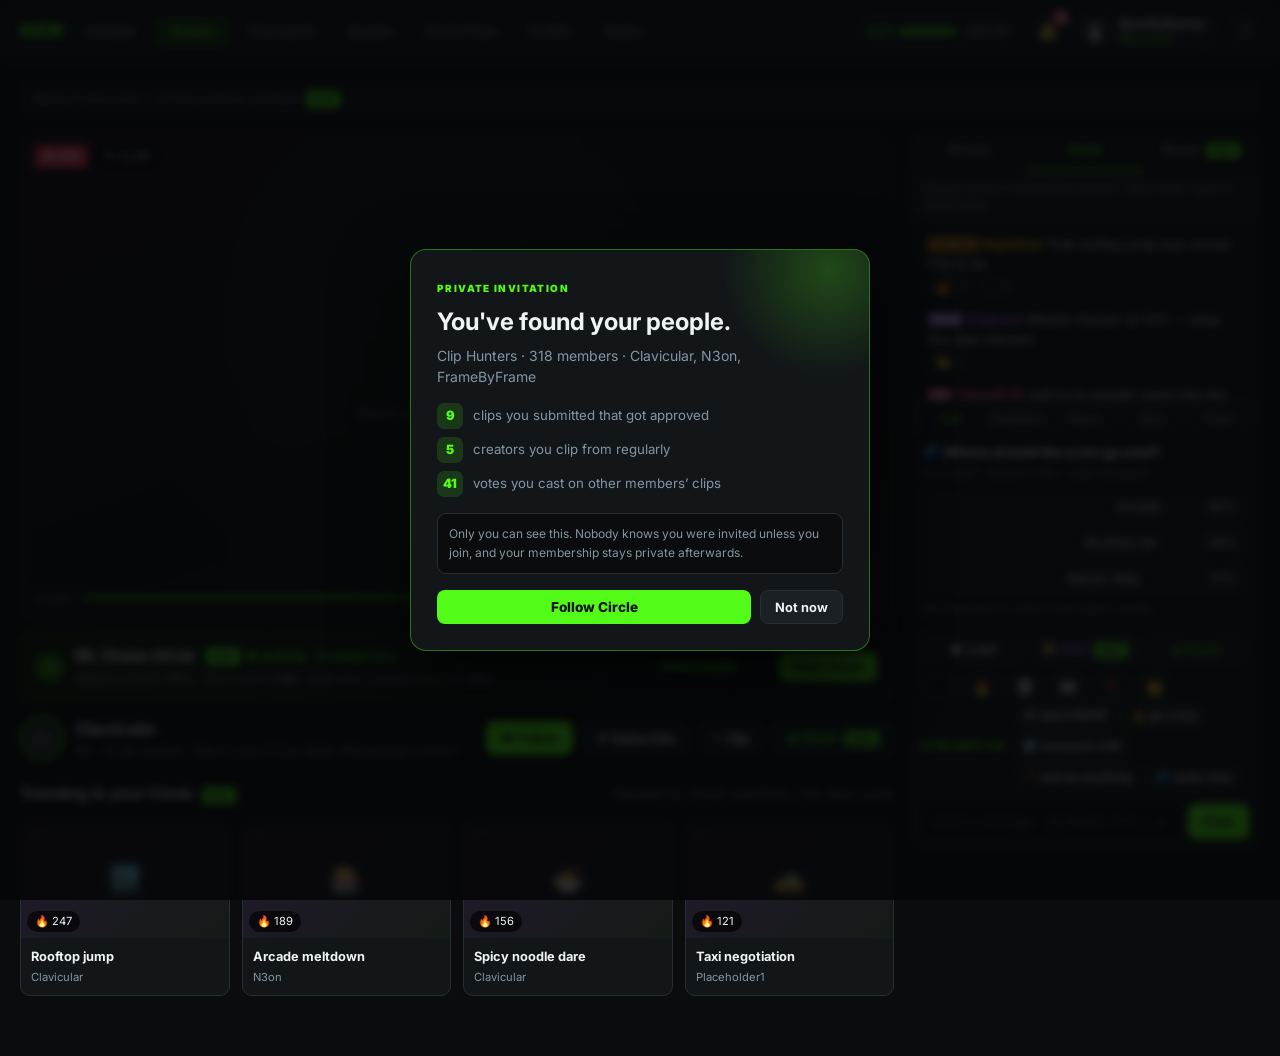
==== commit 82efb7e3: "overworld" ====
--- a/kick-circles-demo/index.html
+++ b/kick-circles-demo/index.html
@@ -20,7 +20,7 @@
 
   <nav class="nav" id="mainNav">
     <button class="nav-btn active" data-view="stream">Stream</button>
-    <button class="nav-btn" data-view="circles">My Circles</button>
+    <button class="nav-btn" data-view="circles">Overworld</button>
     <button class="nav-btn" data-view="quests">Quests</button>
     <button class="nav-btn" data-view="pass">Circle Pass</button>
     <button class="nav-btn" data-view="profile">Profile</button>
@@ -176,107 +176,130 @@
 
         <div class="quick-react" id="quickReact"></div>
 
+        <!-- STREAMER CUES — land as real Circle messages -->
+        <div class="cue-strip" id="cueStrip">
+          <span class="cue-label">Streamer cue</span>
+          <div class="cue-btns" id="cueBtns"></div>
+        </div>
+
         <form class="chat-input-row" id="chatForm">
-          <input id="chatInput" type="text" placeholder="Send a message…" maxlength="200" autocomplete="off" />
+          <input id="chatInput" type="text" placeholder="Send a message… try KEKW, ???, L, or comfy" maxlength="200" autocomplete="off" />
           <button type="submit">Chat</button>
         </form>
       </aside>
     </div>
   </section>
 
-  <!-- ══════════════════ MY CIRCLES ══════════════════ -->
-  <section class="view" id="view-circles">
-    <div class="page-head">
-      <div>
-        <h1>My Circles</h1>
-        <p class="muted">Communities formed from what you already watch. Membership is private by default.</p>
-      </div>
-      <button class="primary-btn sm" id="openInviteBtn">View pending invitation</button>
-    </div>
-
-    <div class="circle-cards" id="circleCards"></div>
-
-    <!-- SELECTED CIRCLE DETAIL -->
-    <div class="detail-head" id="detailHead"></div>
-
-    <div class="split-2">
-      <div class="panel">
-        <div class="block-head"><h2>Circle Map</h2><span class="muted">Every edge is explainable</span></div>
-        <div class="map-wrap" id="mapWrap"></div>
-        <div class="map-legend">
-          <span><i class="dot you"></i> You</span>
-          <span><i class="dot creator"></i> Creator you watch</span>
-          <span><i class="dot linked"></i> Connected creator</span>
-          <span><i class="dot circle"></i> Circle</span>
-        </div>
-
-        <div class="detect-block">
-          <h3>How this Circle was detected</h3>
-          <div class="detect-grid" id="detectGrid"></div>
-          <div class="formula">
-            <code id="detectRule"></code>
-            <span class="muted">Clusters below the activity floor never launch. Existing Circles below it are merged or archived.</span>
-          </div>
-        </div>
-      </div>
-
-      <div class="panel">
-        <div class="block-head"><h2>Why you belong</h2><span class="muted">every invite states its reason</span></div>
-        <ul class="reason-list" id="reasonList"></ul>
-
-        <div class="score-block">
-          <h3>Circle Score breakdown</h3>
-          <div class="score-bars" id="scoreBars"></div>
-          <div class="formula">
-            <code>Score = 0.30·Consistency + 0.25·Participation + 0.25·Contribution + 0.20·Discovery</code>
-            <span class="muted">28-day rolling · 200/day cap · linear decay</span>
-          </div>
-        </div>
-
-        <div class="mission-block">
-          <h3>Weekly Circle mission <span class="coop">co-op</span></h3>
-          <p class="muted" id="missionDesc"></p>
-          <div class="mission-bar"><span id="missionBar"></span></div>
-          <div class="mission-meta"><span id="missionCount"></span><span id="missionMembers"></span></div>
-        </div>
-
-        <div class="unlock-block">
-          <h3>Collective unlock <span class="coop">whole Circle</span></h3>
-          <p class="muted">Every reaction from every member counts toward a custom Circle emote.</p>
-          <div class="mission-bar"><span id="collectiveBar"></span></div>
-          <div class="mission-meta"><span id="collectiveCount"></span><span>unlocks 🌪️ CHAOS emote</span></div>
-        </div>
-      </div>
-    </div>
-
-    <div class="panel safety-panel">
-      <div class="block-head">
-        <h2>Privacy &amp; safety</h2>
-        <span class="muted">Safety is a product surface, not a policy page</span>
-      </div>
-      <div class="safety-grid">
-        <label class="toggle-row">
-          <div><b>Hide my membership</b><small>Nobody can see which Circles you're in</small></div>
-          <input type="checkbox" class="sw" data-priv="hideMembership" checked />
-        </label>
-        <label class="toggle-row">
-          <div><b>Appear on leaderboard</b><small>Your score is private until you opt in</small></div>
-          <input type="checkbox" class="sw" data-priv="showLeaderboard" />
-        </label>
-        <label class="toggle-row">
-          <div><b>Circle chat slow mode</b><small>One message every 30 seconds</small></div>
-          <input type="checkbox" class="sw" data-priv="slowMode" checked />
-        </label>
-        <label class="toggle-row">
-          <div><b>Account-age gate</b><small>New accounts can read but not post for 24h</small></div>
-          <input type="checkbox" class="sw" data-priv="ageGate" checked />
-        </label>
-      </div>
-      <div class="safety-actions">
-        <button class="action-btn">⚑ Report a member</button>
-        <button class="action-btn">📄 Circle rules</button>
-        <button class="action-btn danger" id="leaveBtn">Leave Circle</button>
-      </div>
+  <!-- ══════════════════ OVERWORLD (isolated iframe) + My Circles dock ══════════════════ -->
+  <section class="view overworld-view" id="view-circles">
+    <div class="overworld-shell">
+      <!--
+        Compartment boundary: the walkable world runs in this iframe only.
+        Host CSS/JS and overworld CSS/JS never share a document.
+        Talk exclusively via postMessage (see overworld/bridge.js + OverworldBridge in app.js).
+      -->
+      <iframe
+        id="overworldFrame"
+        title="KICK Circles Overworld"
+        data-src="overworld/index.html?embed=1"
+        src="about:blank"
+        allow="fullscreen"
+      ></iframe>
+
+      <button class="dock-fab" id="dockToggle" type="button" title="My Circles dock">
+        <span>◎</span> My Circles
+      </button>
+
+      <aside class="circles-dock" id="circlesDock" aria-label="My Circles">
+        <div class="dock-head">
+          <div>
+            <h2>My Circles</h2>
+            <p class="muted small" id="owZoneHint">Walk the overworld · dock holds the why</p>
+          </div>
+          <div class="dock-head-actions">
+            <button class="primary-btn sm" id="openInviteBtn">Invitation</button>
+            <button class="ghost-btn" id="dockClose" type="button" title="Close dock">✕</button>
+          </div>
+        </div>
+
+        <div class="circle-cards" id="circleCards"></div>
+
+        <div class="detail-head" id="detailHead"></div>
+
+        <div class="panel dock-panel">
+          <div class="block-head"><h2>Affinity map</h2><span class="muted">explainable edges</span></div>
+          <div class="map-wrap" id="mapWrap"></div>
+          <div class="map-legend">
+            <span><i class="dot you"></i> You</span>
+            <span><i class="dot creator"></i> Creator</span>
+            <span><i class="dot linked"></i> Linked</span>
+            <span><i class="dot circle"></i> Circle</span>
+          </div>
+
+          <div class="detect-block">
+            <h3>How this Circle was detected</h3>
+            <div class="detect-grid" id="detectGrid"></div>
+            <div class="formula">
+              <code id="detectRule"></code>
+              <span class="muted">Below the activity floor → merge or archive.</span>
+            </div>
+          </div>
+        </div>
+
+        <div class="panel dock-panel">
+          <div class="block-head"><h2>Why you belong</h2></div>
+          <ul class="reason-list" id="reasonList"></ul>
+
+          <div class="score-block">
+            <h3>Circle Score</h3>
+            <div class="score-bars" id="scoreBars"></div>
+            <div class="formula">
+              <code>0.30·Consistency + 0.25·Participation + 0.25·Contribution + 0.20·Discovery</code>
+              <span class="muted">28-day rolling · 200/day cap · decay</span>
+            </div>
+          </div>
+
+          <div class="mission-block">
+            <h3>Weekly mission <span class="coop">co-op</span></h3>
+            <p class="muted" id="missionDesc"></p>
+            <div class="mission-bar"><span id="missionBar"></span></div>
+            <div class="mission-meta"><span id="missionCount"></span><span id="missionMembers"></span></div>
+          </div>
+
+          <div class="unlock-block">
+            <h3>Collective unlock</h3>
+            <p class="muted">Whole Circle reactions → shared emote.</p>
+            <div class="mission-bar"><span id="collectiveBar"></span></div>
+            <div class="mission-meta"><span id="collectiveCount"></span><span>🌪️ CHAOS</span></div>
+          </div>
+        </div>
+
+        <div class="panel dock-panel safety-panel">
+          <div class="block-head"><h2>Privacy &amp; safety</h2></div>
+          <div class="safety-grid">
+            <label class="toggle-row">
+              <div><b>Hide my membership</b><small>Private by default</small></div>
+              <input type="checkbox" class="sw" data-priv="hideMembership" checked />
+            </label>
+            <label class="toggle-row">
+              <div><b>Appear on leaderboard</b><small>Opt-in only</small></div>
+              <input type="checkbox" class="sw" data-priv="showLeaderboard" />
+            </label>
+            <label class="toggle-row">
+              <div><b>Circle chat slow mode</b><small>30s between messages</small></div>
+              <input type="checkbox" class="sw" data-priv="slowMode" checked />
+            </label>
+            <label class="toggle-row">
+              <div><b>Account-age gate</b><small>Read-only for 24h</small></div>
+              <input type="checkbox" class="sw" data-priv="ageGate" checked />
+            </label>
+          </div>
+          <div class="safety-actions">
+            <button class="action-btn" type="button" id="owTravelBtn">⚡ Find in overworld</button>
+            <button class="action-btn danger" id="leaveBtn" type="button">Leave Circle</button>
+          </div>
+        </div>
+      </aside>
     </div>
   </section>
 
@@ -444,7 +467,7 @@
     <div class="mm-canvas-wrap">
       <canvas id="moodBig"></canvas>
       <div class="mm-legend" id="moodLegendBig"></div>
-      <div class="mm-hint">Click a zone to target it · drag to draw a tactical zone</div>
+      <div class="mm-hint">Click a zone to focus · drag a tactical zone · cues land harder there</div>
     </div>
 
     <div class="mm-zonebar">
@@ -464,22 +487,14 @@
         <div class="mm-events" id="mmEvents"></div>
       </div>
 
-      <div class="mm-panel mm-console">
-        <h3>Mood console <span class="coop">instrument</span></h3>
-
+      <div class="mm-panel">
+        <h3>Chat instruments <span class="coop">native</span></h3>
+        <p class="muted small">No dashboard buttons. Mood moves when Circle chat moves.</p>
+        <div class="mm-how" id="mmHow"></div>
         <div class="mc-target" id="mcTarget"></div>
-        <div class="mc-instruments" id="mcInstruments"></div>
-
-        <div class="mc-intensity">
-          <label>Intensity <span id="mcIntVal">60%</span></label>
-          <input type="range" id="mcIntensity" min="20" max="100" value="60" />
-        </div>
-
-        <div class="mc-fatigue">
-          <div class="mc-f-label">Chat fatigue <span id="mcFatVal">0%</span></div>
-          <div class="mc-f-bar"><span id="mcFatBar"></span></div>
-          <div class="mc-f-note" id="mcFatNote">Chat responds fully</div>
-        </div>
+        <h4 class="mm-cue-head">Streamer drops a cue into Circle</h4>
+        <div class="mm-cues" id="mmCues"></div>
+        <div class="mm-last-cue" id="mmLastCue"></div>
       </div>
     </div>
 
--- a/kick-circles-demo/styles.css
+++ b/kick-circles-demo/styles.css
@@ -65,6 +65,50 @@
 .content{max-width:1500px;margin:0 auto;padding:18px 20px 60px}
 .view{display:none;animation:fade .22s ease}
 .view.active{display:block}
+
+/* ─── OVERWORLD SHELL (iframe compartment) ─── */
+body:has(#view-circles.active) .content{
+  max-width:none;padding:0;margin:0;
+}
+.overworld-view.active{
+  display:block;height:calc(100vh - 58px);animation:none;
+}
+.overworld-shell{position:relative;width:100%;height:100%;background:#0a0d0e;overflow:hidden}
+.overworld-shell iframe{
+  display:block;width:100%;height:100%;border:0;background:#0a0d0e;
+}
+.dock-fab{
+  position:absolute;top:14px;left:14px;z-index:5;
+  display:flex;align-items:center;gap:8px;
+  background:rgba(18,22,24,.92);border:1px solid rgba(83,252,24,.45);color:var(--text);
+  border-radius:999px;padding:9px 14px;font-weight:800;font-size:.8rem;cursor:pointer;
+  backdrop-filter:blur(8px);box-shadow:0 10px 30px rgba(0,0,0,.45);
+}
+.dock-fab:hover{border-color:var(--kick);color:var(--kick)}
+.dock-fab span{color:var(--kick)}
+.circles-dock{
+  position:absolute;top:0;right:0;z-index:6;
+  width:min(400px,100%);height:100%;overflow-y:auto;
+  background:rgba(10,12,13,.96);border-left:1px solid var(--border);
+  padding:14px;transform:translateX(105%);transition:transform .28s ease;
+  box-shadow:-18px 0 50px rgba(0,0,0,.45);
+}
+.circles-dock.open{transform:none}
+.dock-head{
+  display:flex;justify-content:space-between;align-items:flex-start;gap:10px;
+  margin-bottom:12px;position:sticky;top:0;z-index:2;
+  background:rgba(10,12,13,.96);padding-bottom:10px;border-bottom:1px solid var(--border);
+}
+.dock-head h2{font-size:1.1rem;margin:0 0 2px}
+.dock-head-actions{display:flex;gap:6px;align-items:center}
+.dock-panel{margin-bottom:12px;padding:14px}
+.circles-dock .circle-cards{grid-template-columns:1fr;margin-bottom:12px}
+.circles-dock .detail-head{margin-bottom:12px;padding:12px}
+.circles-dock .safety-grid{grid-template-columns:1fr}
+@media(max-width:720px){
+  .circles-dock{width:100%}
+  .dock-fab{top:auto;bottom:16px;left:50%;transform:translateX(-50%)}
+}
 @keyframes fade{from{opacity:0;transform:translateY(5px)}to{opacity:1;transform:none}}
 
 .new-tag{
@@ -174,6 +218,7 @@
 .b-sub{background:var(--purple);color:#fff}
 .b-vip{background:var(--pink);color:#fff}
 .b-cap{background:var(--gold);color:#2a1c00}
+.b-stream{background:var(--kick);color:#08110a}
 .msg-author{font-weight:800;margin-right:4px}
 .msg-reacts{display:flex;gap:4px;margin-top:4px;flex-wrap:wrap;align-items:center}
 .react-pill{
@@ -688,41 +733,39 @@
 .zone-chip.clear{border-color:var(--border);border-left-color:var(--pink);justify-content:center}
 .zone-chip.clear b{font-size:.7rem;color:var(--pink)}
 
-/* console */
+/* chat-native instruments */
 .mc-target{
-  background:var(--surface);border:1px solid var(--kick);border-radius:9px;
-  padding:9px 11px;margin-bottom:9px;
+  background:var(--surface);border:1px solid var(--border);border-radius:9px;
+  padding:9px 11px;margin:9px 0;
 }
 .mc-target b{display:block;font-size:.8rem}
 .mc-target small{font-size:.66rem;color:var(--muted)}
-.mc-instruments{display:grid;gap:6px}
-.mc-ins{
-  display:flex;align-items:center;gap:9px;text-align:left;cursor:pointer;transition:.14s;
-  background:var(--surface);border:1px solid var(--border);color:var(--text);
-  border-radius:9px;padding:8px 10px;
-}
-.mc-ins:hover{border-color:var(--kick)}
-.mc-ins.hot{border-color:var(--kick);background:linear-gradient(90deg,var(--glow),transparent)}
-.mc-ic{font-size:1.1rem}
-.mc-ins b{display:block;font-size:.78rem}
-.mc-ins small{font-size:.65rem;color:var(--muted)}
-.mc-ins.hot small{color:var(--kick)}
-.mc-vec{
-  margin-left:auto;font-family:ui-monospace,monospace;font-size:.6rem;
-  color:var(--muted);white-space:nowrap;
-}
-.mc-intensity{margin-top:11px}
-.mc-intensity label{display:flex;justify-content:space-between;font-size:.7rem;color:var(--muted);font-weight:700;margin-bottom:5px}
-.mc-intensity label span{color:var(--kick)}
-.mc-intensity input[type=range]{
-  width:100%;appearance:none;height:5px;border-radius:3px;background:var(--surface-3);cursor:pointer;
-}
-.mc-intensity input[type=range]::-webkit-slider-thumb{
-  appearance:none;width:15px;height:15px;border-radius:50%;background:var(--kick);cursor:pointer;
-}
-.mc-fatigue{margin-top:11px}
-.mc-f-label{display:flex;justify-content:space-between;font-size:.7rem;color:var(--muted);font-weight:700;margin-bottom:5px}
-.mc-f-bar{height:6px;background:var(--surface-3);border-radius:4px;overflow:hidden}
-.mc-f-bar>span{display:block;height:100%;background:var(--kick);transition:width .3s}
-.mc-f-bar>span.hot{background:var(--pink)}
-.mc-f-note{font-size:.64rem;color:var(--muted);margin-top:5px}
+.mm-how{display:grid;gap:6px;margin-top:8px}
+.how-row{
+  display:flex;flex-direction:column;gap:1px;
+  background:var(--surface);border:1px solid var(--border);border-radius:8px;padding:7px 10px;
+}
+.how-row b{font-size:.74rem}
+.how-row span{font-size:.66rem;color:var(--muted)}
+.mm-cue-head{font-size:.72rem;color:var(--muted);margin:10px 0 6px;font-weight:700}
+.mm-cues{display:grid;grid-template-columns:1fr 1fr;gap:6px}
+.mm-last-cue{margin-top:10px;font-size:.72rem;color:var(--muted);line-height:1.45}
+.mm-last-cue strong{color:var(--text)}
+
+/* streamer cue strip in chat rail */
+.cue-strip{
+  display:none;align-items:center;gap:7px;flex-wrap:wrap;
+  padding:0 10px 6px;border-top:1px solid transparent;
+}
+.cue-strip.on{display:flex}
+.cue-label{
+  font-size:.6rem;font-weight:900;letter-spacing:.08em;color:var(--kick);
+  text-transform:uppercase;white-space:nowrap;
+}
+.cue-btns{display:flex;gap:5px;flex-wrap:wrap;flex:1}
+.cue-btn{
+  background:var(--surface-2);border:1px solid rgba(83,252,24,.35);color:var(--text);
+  border-radius:7px;padding:5px 9px;font-size:.7rem;font-weight:700;cursor:pointer;transition:.14s;
+}
+.cue-btn:hover{background:var(--glow);border-color:var(--kick);color:var(--kick)}
+.cue-btn.wide{width:100%;text-align:left;padding:8px 10px}
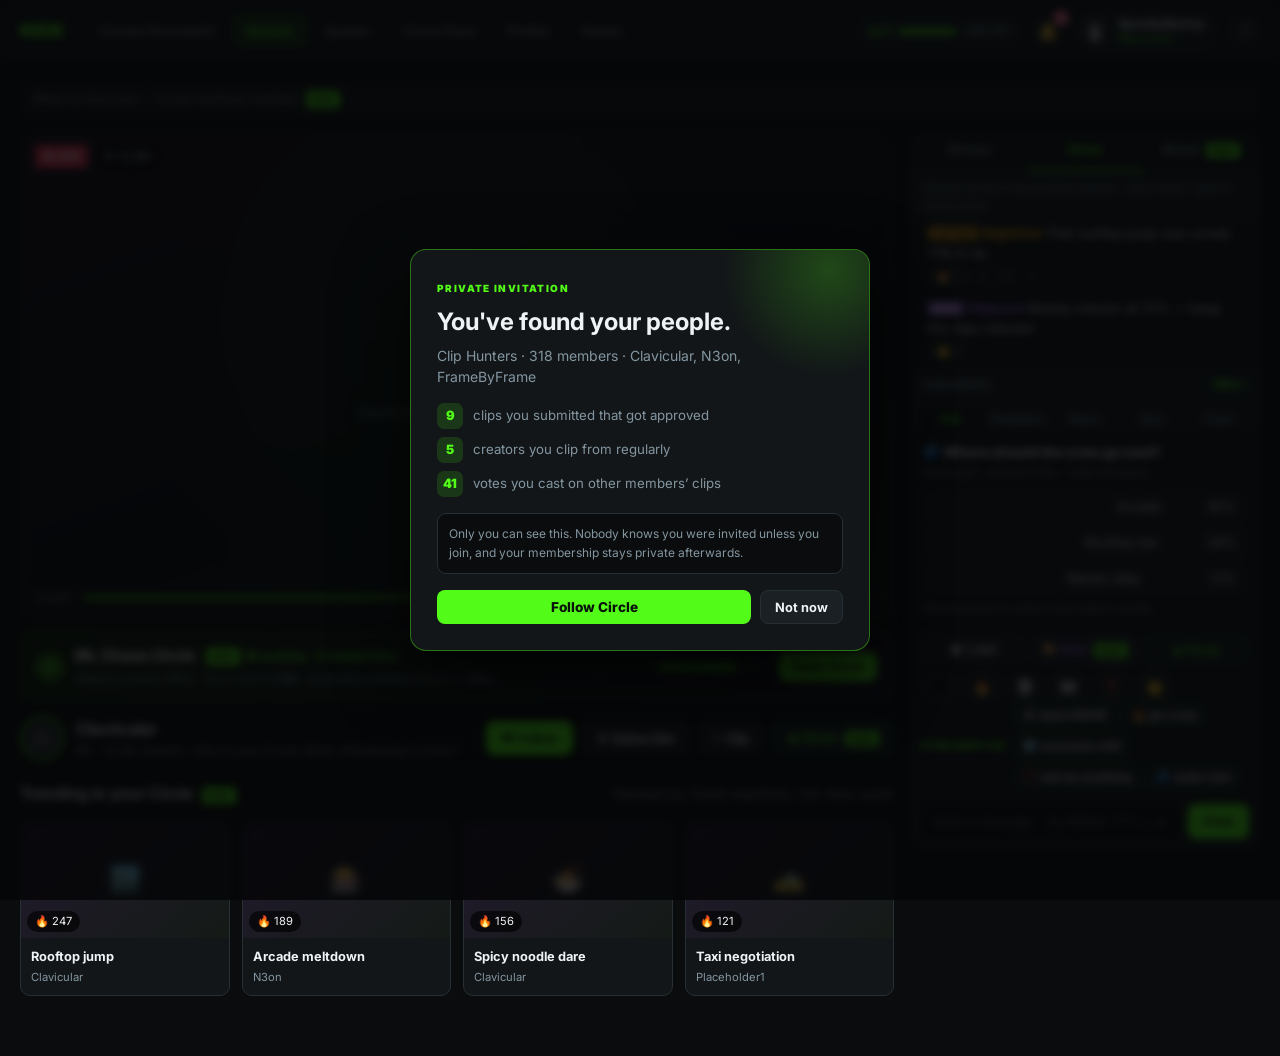
==== commit 07a5437a: "overworld" ====
--- a/kick-circles-demo/index.html
+++ b/kick-circles-demo/index.html
@@ -14,13 +14,11 @@
 <header class="topbar">
   <div class="brand">
     <span class="kick-logo">KICK</span>
-    <span class="brand-divider"></span>
-    <span class="brand-sub">Circles</span>
   </div>
 
   <nav class="nav" id="mainNav">
+    <button class="nav-btn" data-view="circles">Circles Overworld</button>
     <button class="nav-btn active" data-view="stream">Stream</button>
-    <button class="nav-btn" data-view="circles">Overworld</button>
     <button class="nav-btn" data-view="quests">Quests</button>
     <button class="nav-btn" data-view="pass">Circle Pass</button>
     <button class="nav-btn" data-view="profile">Profile</button>
@@ -156,30 +154,37 @@
           <button class="primary-btn sm" id="moodExpand">Open full Mood Map</button>
         </div>
 
-        <!-- LIVE EVENT -->
-        <div class="live-event">
-          <div class="event-tabs" id="eventTabs">
-            <button class="event-tab active" data-event="poll">Poll</button>
-            <button class="event-tab" data-event="prediction">Prediction</button>
-            <button class="event-tab" data-event="storm">Storm</button>
-            <button class="event-tab" data-event="quiz">Quiz</button>
-            <button class="event-tab" data-event="pulse">Pulse</button>
-          </div>
-          <div class="event-body" id="eventBody"></div>
-        </div>
-
-        <div class="chat-toolbar">
-          <button class="tool-btn" title="Channel Points">◆ 1,240</button>
-          <button class="tool-btn style-tool" id="styleBtn" title="Style your chat">🎨 Style <span class="new-tag">NEW</span></button>
-          <button class="tool-btn circle-tool" data-goto="quests">◉ Circle</button>
-        </div>
-
-        <div class="quick-react" id="quickReact"></div>
-
-        <!-- STREAMER CUES — land as real Circle messages -->
-        <div class="cue-strip" id="cueStrip">
-          <span class="cue-label">Streamer cue</span>
-          <div class="cue-btns" id="cueBtns"></div>
+        <button class="instruments-toggle" id="instrumentsToggle" type="button" aria-expanded="true" title="Hide chat instruments">
+          <span class="inst-label">Instruments</span>
+          <span class="inst-state" id="instrumentsToggleState">Hide ▾</span>
+        </button>
+
+        <div class="chat-instruments" id="chatInstruments">
+          <!-- LIVE EVENT -->
+          <div class="live-event">
+            <div class="event-tabs" id="eventTabs">
+              <button class="event-tab active" data-event="poll">Poll</button>
+              <button class="event-tab" data-event="prediction">Prediction</button>
+              <button class="event-tab" data-event="storm">Storm</button>
+              <button class="event-tab" data-event="quiz">Quiz</button>
+              <button class="event-tab" data-event="pulse">Pulse</button>
+            </div>
+            <div class="event-body" id="eventBody"></div>
+          </div>
+
+          <div class="chat-toolbar">
+            <button class="tool-btn" title="Channel Points">◆ 1,240</button>
+            <button class="tool-btn style-tool" id="styleBtn" title="Style your chat">🎨 Style <span class="new-tag">NEW</span></button>
+            <button class="tool-btn circle-tool" data-goto="quests">◉ Circle</button>
+          </div>
+
+          <div class="quick-react" id="quickReact"></div>
+
+          <!-- STREAMER CUES — land as real Circle messages -->
+          <div class="cue-strip" id="cueStrip">
+            <span class="cue-label">Streamer cue</span>
+            <div class="cue-btns" id="cueBtns"></div>
+          </div>
         </div>
 
         <form class="chat-input-row" id="chatForm">
--- a/kick-circles-demo/styles.css
+++ b/kick-circles-demo/styles.css
@@ -271,6 +271,18 @@
 .storm-vs strong{display:block;font-size:1.2rem}
 .storm-vs span{font-size:.68rem;color:var(--muted)}
 .event-note{font-size:.68rem;color:var(--muted);margin-top:6px}
+
+.instruments-toggle{
+  display:flex;justify-content:space-between;align-items:center;gap:8px;width:100%;
+  background:var(--surface-2);border:none;border-top:1px solid var(--border);
+  color:var(--muted);padding:7px 12px;cursor:pointer;font-size:.7rem;font-weight:800;
+}
+.instruments-toggle:hover{color:var(--text)}
+.instruments-toggle .inst-state{color:var(--kick);letter-spacing:.02em}
+.chat-rail.instruments-hidden .instruments-toggle .inst-state{color:var(--muted)}
+.chat-instruments{border-top:1px solid transparent}
+.chat-rail.instruments-hidden .chat-instruments{display:none}
+.chat-rail.instruments-hidden .chat-body{flex:1}
 
 .chat-toolbar{display:flex;gap:6px;padding:8px 10px 0}
 .tool-btn{flex:1;background:var(--surface-2);border:1px solid var(--border);color:var(--text);padding:6px;border-radius:7px;font-size:.72rem;font-weight:700;cursor:pointer}
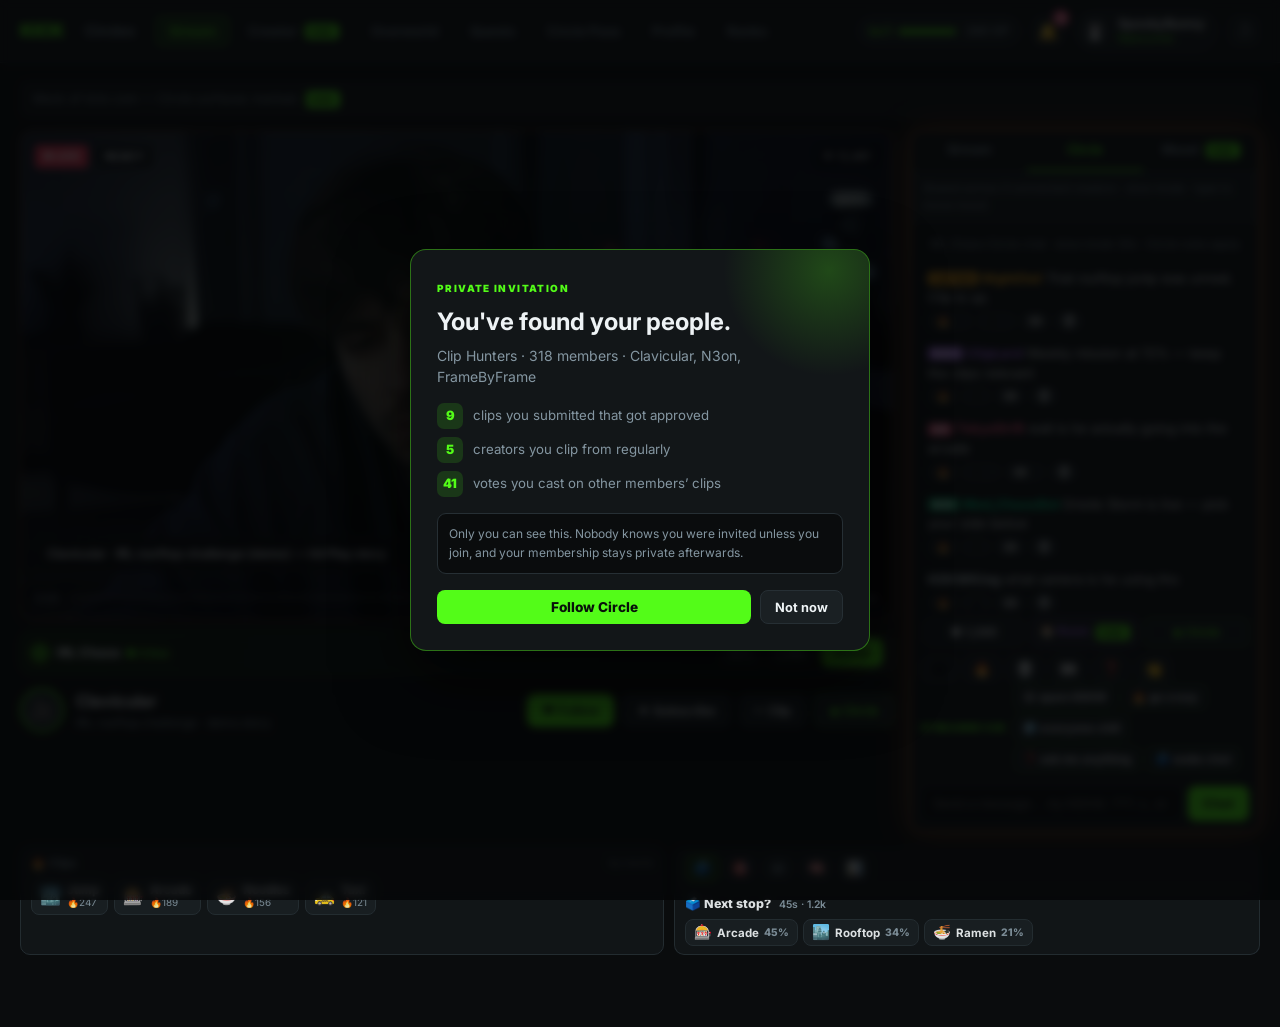
==== commit 2e4ef455: "mood detection before the customisation of the room" ====
--- a/kick-circles-demo/index.html
+++ b/kick-circles-demo/index.html
@@ -14,11 +14,14 @@
 <header class="topbar">
   <div class="brand">
     <span class="kick-logo">KICK</span>
+    <span class="brand-divider"></span>
+    <span class="brand-sub">Circles</span>
   </div>
 
   <nav class="nav" id="mainNav">
-    <button class="nav-btn" data-view="circles">Circles Overworld</button>
     <button class="nav-btn active" data-view="stream">Stream</button>
+    <button class="nav-btn" data-view="creator">Creator <span class="new-tag">NEW</span></button>
+    <button class="nav-btn" data-view="circles">Overworld</button>
     <button class="nav-btn" data-view="quests">Quests</button>
     <button class="nav-btn" data-view="pass">Circle Pass</button>
     <button class="nav-btn" data-view="profile">Profile</button>
@@ -60,42 +63,37 @@
     <div class="stream-layout">
       <div class="stream-main">
 
-        <div class="player">
+        <div class="player" id="streamPlayer">
+          <div class="story-stage" id="storyStage">
+            <img class="story-scene on" data-act="1" src="assets/story/act1-fail.png" alt="" />
+            <img class="story-scene" data-act="2" src="assets/story/act2-encourage.png" alt="" />
+            <img class="story-scene" data-act="3" src="assets/story/act3-loved.png" alt="" />
+          </div>
           <div class="player-top">
             <span class="live-badge">● LIVE</span>
-            <span class="viewers">👁 12,481</span>
-          </div>
-          <div class="player-center">
-            <div class="play-icon">▶</div>
-            <p>Clavicular · IRL Tokyo night walk</p>
+            <span class="story-act-chip" id="storyAct">Ready</span>
+            <span class="viewers" id="storyViewers">👁 12,481</span>
+          </div>
+          <div class="story-caption-bar">
+            <span id="storyCaption">Clavicular · IRL rooftop challenge (demo) — hit Play story</span>
           </div>
           <div class="player-bottom">
-            <span>2:14:07</span>
-            <div class="player-bar"><span></span></div>
-            <span>⚙ ⛶</span>
-          </div>
-        </div>
-
-        <!-- CIRCLE STRIP -->
-        <div class="circle-strip" id="circleStrip">
+            <span id="storyTimecode">0:00</span>
+            <div class="player-bar"><span id="storyProgress" style="width:0%"></span></div>
+            <span class="muted" style="font-size:.65rem">Audience view</span>
+          </div>
+        </div>
+
+        <!-- CIRCLE STRIP (compact) -->
+        <div class="circle-strip compact" id="circleStrip">
           <div class="strip-left">
             <span class="strip-orb"></span>
-            <div>
-              <div class="strip-title">
-                IRL Chaos Circle
-                <span class="new-tag">NEW</span>
-                <span class="peaking">● peaking · 3 creators live</span>
-              </div>
-              <div class="strip-sub">
-                Weekly mission <strong id="stripMission">72%</strong> ·
-                Your score <strong id="stripScore">1,740</strong> ·
-                Activation window closes in <strong>48m</strong>
-              </div>
-            </div>
+            <div class="strip-title">IRL Chaos <span class="peaking">● 3 live</span></div>
           </div>
           <div class="strip-right">
-            <div class="strip-progress"><span id="stripBar" style="width:72%"></span></div>
-            <button class="primary-btn sm" data-goto="circles">Open Circle</button>
+            <span class="strip-mini" id="stripMission">72%</span>
+            <span class="strip-mini" id="stripScore">1,740</span>
+            <button class="primary-btn sm" data-goto="circles">Circle</button>
           </div>
         </div>
 
@@ -104,29 +102,22 @@
             <div class="creator-avatar">🎥</div>
             <div>
               <h1>Clavicular</h1>
-              <p class="muted">IRL · 12.4K viewers · Also in your Circle: N3on, PlaceholderCreator1</p>
+              <p class="muted">IRL rooftop challenge · demo story</p>
             </div>
           </div>
           <div class="stream-actions">
             <button class="action-btn follow">♥ Follow</button>
             <button class="action-btn">★ Subscribe</button>
             <button class="action-btn" id="clipBtn">✂ Clip</button>
-            <button class="action-btn circle-action" data-goto="circles">◉ Circle <span class="new-tag">NEW</span></button>
-          </div>
-        </div>
-
-        <div class="clips-block">
-          <div class="block-head">
-            <h2>Trending in your Circle <span class="new-tag">NEW</span></h2>
-            <span class="muted">Ranked by Circle reactions, not view count</span>
-          </div>
-          <div class="clips-row" id="clipsRow"></div>
+            <button class="action-btn circle-action" data-goto="circles">◉ Circle</button>
+          </div>
         </div>
 
       </div>
 
       <!-- CHAT RAIL -->
-      <aside class="chat-rail">
+      <aside class="chat-rail" id="chatRail">
+        <div class="mood-hint-chip" id="moodHintChip" aria-live="polite"></div>
         <div class="chat-tabs">
           <button class="chat-tab" data-chat="stream">Stream</button>
           <button class="chat-tab active" data-chat="circle">Circle</button>
@@ -136,6 +127,8 @@
         <div class="chat-context" id="chatContext">
           Shared across 3 connected creators · slow mode · Circle mods active
         </div>
+
+        <div class="chat-pin" id="chatPin" hidden></div>
 
         <div class="chat-body" id="chatBody"></div>
 
@@ -154,37 +147,18 @@
           <button class="primary-btn sm" id="moodExpand">Open full Mood Map</button>
         </div>
 
-        <button class="instruments-toggle" id="instrumentsToggle" type="button" aria-expanded="true" title="Hide chat instruments">
-          <span class="inst-label">Instruments</span>
-          <span class="inst-state" id="instrumentsToggleState">Hide ▾</span>
-        </button>
-
-        <div class="chat-instruments" id="chatInstruments">
-          <!-- LIVE EVENT -->
-          <div class="live-event">
-            <div class="event-tabs" id="eventTabs">
-              <button class="event-tab active" data-event="poll">Poll</button>
-              <button class="event-tab" data-event="prediction">Prediction</button>
-              <button class="event-tab" data-event="storm">Storm</button>
-              <button class="event-tab" data-event="quiz">Quiz</button>
-              <button class="event-tab" data-event="pulse">Pulse</button>
-            </div>
-            <div class="event-body" id="eventBody"></div>
-          </div>
-
-          <div class="chat-toolbar">
-            <button class="tool-btn" title="Channel Points">◆ 1,240</button>
-            <button class="tool-btn style-tool" id="styleBtn" title="Style your chat">🎨 Style <span class="new-tag">NEW</span></button>
-            <button class="tool-btn circle-tool" data-goto="quests">◉ Circle</button>
-          </div>
-
-          <div class="quick-react" id="quickReact"></div>
-
-          <!-- STREAMER CUES — land as real Circle messages -->
-          <div class="cue-strip" id="cueStrip">
-            <span class="cue-label">Streamer cue</span>
-            <div class="cue-btns" id="cueBtns"></div>
-          </div>
+        <div class="chat-toolbar">
+          <button class="tool-btn" title="Channel Points">◆ 1,240</button>
+          <button class="tool-btn style-tool" id="styleBtn" title="Room Studio &amp; chat style">🏠 Room <span class="new-tag">NEW</span></button>
+          <button class="tool-btn circle-tool" data-goto="quests">◉ Circle</button>
+        </div>
+
+        <div class="quick-react" id="quickReact"></div>
+
+        <!-- STREAMER CUES — land as real Circle messages -->
+        <div class="cue-strip" id="cueStrip">
+          <span class="cue-label">Streamer cue</span>
+          <div class="cue-btns" id="cueBtns"></div>
         </div>
 
         <form class="chat-input-row" id="chatForm">
@@ -192,6 +166,184 @@
           <button type="submit">Chat</button>
         </form>
       </aside>
+    </div>
+
+    <!-- Circle extras docked below — not the focus -->
+    <div class="stream-dock">
+      <div class="dock-panel dock-clips">
+        <div class="dock-mini-head">
+          <span>🔥 Clips</span>
+          <small>by reacts</small>
+        </div>
+        <div class="clips-row compact" id="clipsRow"></div>
+      </div>
+      <div class="dock-panel dock-events live-event">
+        <div class="event-tabs compact" id="eventTabs">
+          <button class="event-tab active" data-event="poll" title="Poll">🗳️</button>
+          <button class="event-tab" data-event="prediction" title="Predict">🎯</button>
+          <button class="event-tab" data-event="storm" title="Storm">😂</button>
+          <button class="event-tab" data-event="quiz" title="Quiz">🧠</button>
+          <button class="event-tab" data-event="pulse" title="Pulse">📊</button>
+        </div>
+        <div class="event-body compact" id="eventBody"></div>
+      </div>
+    </div>
+  </section>
+
+  <!-- ══════════════════ CREATOR DASHBOARD (KICK STUDIO MOCK) ══════════════════ -->
+  <section class="view" id="view-creator">
+    <div class="creator-dash">
+      <aside class="cd-sidebar">
+        <div class="cd-logo">KICK</div>
+        <nav class="cd-nav">
+          <button class="cd-nav-item on" type="button" data-cd-panel="stream">
+            <span class="cd-ic">▶</span> Stream
+          </button>
+          <button class="cd-nav-item" type="button" disabled title="Demo stub">
+            <span class="cd-ic">🔑</span> Stream URL &amp; Key
+          </button>
+          <button class="cd-nav-item" type="button" disabled title="Demo stub">
+            <span class="cd-ic">$</span> Revenue
+          </button>
+          <button class="cd-nav-item" type="button" disabled title="Demo stub">
+            <span class="cd-ic">★</span> Achievements
+          </button>
+          <button class="cd-nav-item" type="button" disabled title="Demo stub">
+            <span class="cd-ic">▣</span> Studio
+          </button>
+          <button class="cd-nav-item" type="button" disabled title="Demo stub">
+            <span class="cd-ic">◔</span> Analytics
+          </button>
+          <button class="cd-nav-item" type="button" disabled title="Demo stub">
+            <span class="cd-ic">🛡</span> Moderation
+          </button>
+          <button class="cd-nav-item" type="button" disabled title="Demo stub">
+            <span class="cd-ic">◎</span> Community
+          </button>
+          <button class="cd-nav-item" type="button" disabled title="Demo stub">
+            <span class="cd-ic">🎁</span> Drops &amp; rewards
+          </button>
+        </nav>
+        <div class="cd-side-note">
+          <b>Creator tools</b>
+          <span>Mood Pulse · beat · story demo live here. Audience sees chat + room wash on Stream.</span>
+        </div>
+      </aside>
+
+      <div class="cd-main">
+        <header class="cd-top">
+          <div class="cd-search">Search</div>
+          <button type="button" class="cd-go-live" id="cdGoLive">Go live</button>
+        </header>
+
+        <div class="cd-session" id="cdSession">
+          <div class="cd-stat"><small>Session</small><b id="cdStatus">LIVE</b></div>
+          <div class="cd-stat"><small>Viewers</small><b id="cdViewers">12,481</b></div>
+          <div class="cd-stat"><small>Followers</small><b>84.2K</b></div>
+          <div class="cd-stat"><small>Sub Counts</small><b>1,204</b></div>
+          <div class="cd-stat"><small>Time Live</small><b id="cdTimeLive">2:14:07</b></div>
+        </div>
+
+        <div class="cd-grid">
+          <div class="cd-col-left">
+            <div class="cd-preview player" id="cdPreview">
+              <div class="story-stage" id="cdStoryStage">
+                <img class="story-scene on" data-act="1" src="assets/story/act1-fail.png" alt="" />
+                <img class="story-scene" data-act="2" src="assets/story/act2-encourage.png" alt="" />
+                <img class="story-scene" data-act="3" src="assets/story/act3-loved.png" alt="" />
+              </div>
+              <div class="player-top">
+                <span class="live-badge" id="cdLiveBadge">● LIVE</span>
+                <span class="story-act-chip" id="cdStoryAct">Ready</span>
+                <span class="viewers" id="cdPreviewViewers">👁 12,481</span>
+              </div>
+              <div class="story-caption-bar cd-caption">
+                <span id="cdStoryCaption">Creator preview · hit Play story to run Fail → Encourage</span>
+              </div>
+              <div class="player-bottom">
+                <span id="cdTimecode">0:00</span>
+                <div class="player-bar"><span id="cdProgress" style="width:0%"></span></div>
+                <button type="button" class="story-play-btn" id="storyDemoBtn">▶ Play story</button>
+              </div>
+            </div>
+
+            <div class="cd-split-cards">
+              <div class="cd-card">
+                <div class="cd-card-head">
+                  <h3>Activity Feed</h3>
+                  <span class="muted">live</span>
+                </div>
+                <div class="cd-feed" id="cdActivityFeed">
+                  <div class="cd-empty">Waiting for room signals…</div>
+                </div>
+              </div>
+              <div class="cd-card">
+                <div class="cd-card-head">
+                  <h3>Mod Actions</h3>
+                  <span class="muted">demo</span>
+                </div>
+                <div class="cd-feed" id="cdModFeed">
+                  <div class="cd-mod-row">Slow mode · on</div>
+                  <div class="cd-mod-row">Account-age gate · on</div>
+                  <div class="cd-mod-row">AI Chat Moderation · suggested</div>
+                </div>
+              </div>
+            </div>
+          </div>
+
+          <div class="cd-col-chat">
+            <div class="cd-card cd-chat-card">
+              <div class="cd-card-head">
+                <h3>Chat</h3>
+                <span class="new-tag">monitor</span>
+              </div>
+              <div class="cd-chat-body" id="cdChatBody"></div>
+              <div class="cd-chat-emotes" id="cdQuickReact"></div>
+              <form class="cd-chat-input" id="cdChatForm">
+                <input type="text" id="cdChatInput" placeholder="Send a message as streamer…" maxlength="200" autocomplete="off" />
+                <button type="submit" class="cd-chat-send">Chat</button>
+              </form>
+            </div>
+          </div>
+
+          <div class="cd-col-right">
+            <div class="cd-card" id="moodPulseCard">
+              <!-- Mood Pulse rendered by JS — streamer-only insight -->
+            </div>
+
+            <div class="cd-card">
+              <div class="cd-card-head">
+                <h3>Stream Info</h3>
+                <button type="button" class="cd-icon-btn" title="Edit">✎</button>
+              </div>
+              <div class="cd-info-row"><small>Title</small><b>IRL rooftop challenge (demo)</b></div>
+              <div class="cd-info-row"><small>Category</small><b>IRL</b></div>
+              <div class="cd-info-row"><small>Language</small><b>English</b></div>
+            </div>
+
+            <div class="cd-card">
+              <div class="cd-card-head"><h3>Channel Actions</h3></div>
+              <div class="cd-toggles">
+                <label class="cd-toggle"><span>Subscribers only</span><input type="checkbox" /></label>
+                <label class="cd-toggle"><span>Emotes only</span><input type="checkbox" /></label>
+                <label class="cd-toggle"><span>Slow mode</span><input type="checkbox" checked /></label>
+                <label class="cd-toggle"><span>Banned words</span><input type="checkbox" checked /></label>
+                <label class="cd-toggle"><span>AI Chat Moderation</span><input type="checkbox" checked /></label>
+                <label class="cd-toggle"><span>Show view count</span><input type="checkbox" checked /></label>
+              </div>
+            </div>
+
+            <div class="cd-card cd-split-legend">
+              <div class="cd-card-head"><h3>Who sees what</h3></div>
+              <ul class="cd-legend">
+                <li><b>Audience (Stream)</b> — reactions, room wash, Room Studio, living chat</li>
+                <li><b>You (Creator)</b> — Mood Pulse, stream beat, gap alert, Play story, session</li>
+              </ul>
+              <button type="button" class="primary-btn sm" data-goto="stream" style="width:100%;margin-top:8px">Open audience Stream</button>
+            </div>
+          </div>
+        </div>
+      </div>
     </div>
   </section>
 
@@ -510,9 +662,9 @@
 <div class="modal-backdrop" id="styleModal">
   <div class="modal style-modal">
     <div class="modal-orb"></div>
-    <span class="modal-kicker">CHAT IDENTITY</span>
-    <h2>Style your chat</h2>
-    <p class="muted">Every option is unlocked by <strong>how you show up in chat</strong> — messages, questions, reactions, clips. Nothing here is purchasable.</p>
+    <span class="modal-kicker">LIVING ROOM</span>
+    <h2>Room Studio</h2>
+    <p class="muted">Dress the chat space, then earn name flair from <strong>how you show up</strong> — messages, questions, reactions, clips. Nothing purchasable.</p>
 
     <div class="style-preview" id="stylePreview"></div>
     <div class="style-sections" id="styleSections"></div>
--- a/kick-circles-demo/styles.css
+++ b/kick-circles-demo/styles.css
@@ -63,6 +63,7 @@
 .ghost-btn:hover{color:var(--text);border-color:var(--kick)}
 
 .content{max-width:1500px;margin:0 auto;padding:18px 20px 60px}
+body.creator-mode .content{max-width:none;padding:0}
 .view{display:none;animation:fade .22s ease}
 .view.active{display:block}
 
@@ -143,38 +144,191 @@
   aspect-ratio:16/9;background:linear-gradient(160deg,#1a1420,#0d1014 60%,#141a16);
   border:1px solid var(--border);border-radius:var(--r);
   display:flex;flex-direction:column;justify-content:space-between;padding:14px;position:relative;overflow:hidden;
-}
-.player::after{content:'';position:absolute;inset:0;background:radial-gradient(circle at 50% 45%,rgba(83,252,24,.07),transparent 60%)}
-.player-top{display:flex;gap:8px;z-index:1}
+  transition:box-shadow .6s,border-color .6s;
+}
+.player::after{content:'';position:absolute;inset:0;background:radial-gradient(circle at 50% 45%,rgba(83,252,24,.05),transparent 60%);pointer-events:none;z-index:2}
+.player.mood-hype{box-shadow:inset 0 0 40px rgba(255,138,61,.18);border-color:rgba(255,138,61,.45)}
+.player.mood-laugh{box-shadow:inset 0 0 40px rgba(255,216,74,.14);border-color:rgba(255,216,74,.4)}
+.player.mood-cool{box-shadow:inset 0 0 40px rgba(94,183,255,.16);border-color:rgba(94,183,255,.4)}
+
+.story-stage{position:absolute;inset:0;z-index:0}
+.story-scene{
+  position:absolute;inset:0;width:100%;height:100%;object-fit:cover;
+  opacity:0;transform:scale(1.04);transition:opacity 1.1s ease,transform 8s ease;
+  filter:brightness(.72) saturate(1.05);
+}
+.story-scene.on{opacity:1;transform:scale(1);animation:storyKen 18s ease-in-out infinite alternate}
+@keyframes storyKen{
+  from{transform:scale(1) translate(0,0)}
+  to{transform:scale(1.08) translate(-1.5%,-1%)}
+}
+
+.story-act-chip{
+  background:rgba(0,0,0,.55);border:1px solid rgba(255,255,255,.12);
+  border-radius:4px;padding:3px 8px;font-size:.65rem;font-weight:800;letter-spacing:.04em;
+  text-transform:uppercase;color:#dfe7ea;z-index:3;
+}
+.story-caption-bar{
+  position:absolute;left:14px;right:14px;bottom:48px;z-index:3;
+  background:rgba(8,10,11,.78);border:1px solid rgba(255,255,255,.08);
+  border-radius:8px;padding:8px 11px;font-size:.78rem;font-weight:600;
+  backdrop-filter:blur(6px);max-width:calc(100% - 300px);
+}
+@media(max-width:900px){.story-caption-bar{max-width:calc(100% - 28px);bottom:52px;font-size:.7rem}}
+.story-play-btn{
+  background:var(--kick);color:#08110a;border:none;border-radius:6px;
+  padding:4px 10px;font-weight:800;font-size:.68rem;cursor:pointer;z-index:3;position:relative;
+}
+.story-play-btn:hover{background:var(--kick-dim)}
+.story-play-btn.running{background:var(--surface-3);color:var(--text);border:1px solid var(--border)}
+
+.mp-gap{
+  margin:8px 0 6px;padding:7px 9px;border-radius:8px;
+  background:rgba(255,138,61,.12);border:1px solid rgba(255,138,61,.35);
+  font-size:.68rem;font-weight:700;line-height:1.35;color:#ffd2b0;
+}
+.mp-gap.on{display:block}
+.mp-gap:not(.show){display:none}
+.mp-gap.show{display:block}
+
+/* Mood Pulse overlay on player */
+.mood-pulse-card{
+  position:absolute;right:12px;top:42px;z-index:4;
+  width:min(280px,78%);padding:10px 12px;
+  background:rgba(10,12,13,.88);border:1px solid var(--border);border-radius:10px;
+  backdrop-filter:blur(8px);font-size:.72rem;color:var(--text);
+  box-shadow:0 8px 28px rgba(0,0,0,.45);
+  max-height:calc(100% - 100px);overflow-y:auto;
+}
+/* Creator dashboard hosts Pulse as a normal card, not an overlay */
+.cd-card#moodPulseCard,
+#view-creator #moodPulseCard{
+  position:relative;right:auto;top:auto;width:auto;max-height:none;
+  background:var(--surface);box-shadow:none;backdrop-filter:none;
+  padding:12px 14px;z-index:1;
+}
+.mp-head{display:flex;justify-content:space-between;align-items:center;gap:8px;margin-bottom:8px}
+.mp-kicker{font-weight:800;font-size:.74rem;display:flex;align-items:center;gap:6px}
+.mp-mini{
+  background:var(--surface-3);border:1px solid var(--border);color:var(--text);
+  border-radius:6px;padding:3px 8px;font-size:.65rem;font-weight:700;cursor:pointer;
+}
+.mp-mini:hover{border-color:var(--kick);color:var(--kick)}
+.mp-row{display:grid;grid-template-columns:1fr 1fr;gap:8px;margin-bottom:8px}
+.mp-block small{display:block;color:var(--muted);font-size:.58rem;letter-spacing:.04em;margin-bottom:2px}
+.mp-label{font-weight:800;font-size:.82rem;margin-bottom:4px}
+.mp-label.mood-hype{color:#ff8a3d}
+.mp-label.mood-laugh{color:#ffd84a}
+.mp-label.mood-cool{color:#5eb7ff}
+.mp-bar{height:5px;background:var(--surface-3);border-radius:3px;overflow:hidden}
+.mp-bar>span{display:block;height:100%;border-radius:3px;background:var(--kick);transition:width .4s}
+.mp-bar>span.mood-hype{background:linear-gradient(90deg,#ff6a1a,#ff8a3d)}
+.mp-bar>span.mood-laugh{background:linear-gradient(90deg,#e6b800,#ffd84a)}
+.mp-bar>span.mood-cool{background:linear-gradient(90deg,#3a8fd4,#5eb7ff)}
+.mp-beats{display:flex;gap:4px;flex-wrap:wrap}
+.mp-beat{
+  background:var(--surface-2);border:1px solid var(--border);border-radius:6px;
+  padding:2px 6px;cursor:pointer;font-size:.78rem;
+}
+.mp-beat.on,.mp-beat:hover{border-color:var(--kick);background:var(--glow)}
+.mp-top{margin-bottom:6px}
+.mp-top small{color:var(--muted);font-size:.58rem}
+.mp-emos{display:flex;gap:6px;flex-wrap:wrap;margin-top:3px}
+.mp-emo{background:var(--surface-3);border-radius:12px;padding:2px 7px;font-size:.7rem}
+.mp-emo b{font-weight:800}
+.mp-foot{color:var(--muted);font-size:.62rem;border-top:1px solid var(--border);padding-top:6px}
+.player-top{display:flex;gap:8px;align-items:center;z-index:3;position:relative;flex-wrap:wrap}
 .live-badge{background:#ff3b5c;color:#fff;font-size:.68rem;font-weight:900;padding:3px 8px;border-radius:4px}
-.viewers{background:rgba(0,0,0,.5);font-size:.7rem;padding:3px 8px;border-radius:4px;color:#dfe7ea}
+.viewers{background:rgba(0,0,0,.5);font-size:.7rem;padding:3px 8px;border-radius:4px;color:#dfe7ea;margin-left:auto}
 .player-center{text-align:center;z-index:1}
 .play-icon{font-size:2.6rem;opacity:.5;margin-bottom:6px}
 .player-center p{color:var(--muted);font-size:.82rem}
-.player-bottom{display:flex;align-items:center;gap:10px;font-size:.7rem;color:var(--muted);z-index:1}
+.player-bottom{display:flex;align-items:center;gap:10px;font-size:.7rem;color:var(--muted);z-index:3;position:relative}
 .player-bar{flex:1;height:3px;background:rgba(255,255,255,.15);border-radius:2px}
-.player-bar>span{display:block;width:62%;height:100%;background:var(--kick);border-radius:2px}
+.player-bar>span{display:block;height:100%;background:var(--kick);border-radius:2px;transition:width .4s linear}
 
 /* CIRCLE STRIP */
 .circle-strip{
-  margin-top:10px;display:flex;justify-content:space-between;align-items:center;gap:16px;
-  padding:13px 16px;border-radius:var(--r);flex-wrap:wrap;
-  background:linear-gradient(100deg,rgba(83,252,24,.09),rgba(176,108,255,.07));
-  border:1px solid rgba(83,252,24,.32);
-}
-.strip-left{display:flex;align-items:center;gap:12px}
+  margin-top:10px;display:flex;justify-content:space-between;align-items:center;gap:12px;
+  padding:8px 12px;border-radius:var(--r);flex-wrap:wrap;
+  background:linear-gradient(100deg,rgba(83,252,24,.07),rgba(176,108,255,.05));
+  border:1px solid rgba(83,252,24,.25);
+}
+.circle-strip.compact{padding:6px 10px}
+.strip-left{display:flex;align-items:center;gap:8px}
 .strip-orb{
-  width:26px;height:26px;border-radius:50%;flex-shrink:0;
+  width:18px;height:18px;border-radius:50%;flex-shrink:0;
   background:radial-gradient(circle,var(--kick),transparent 68%);
   border:2px solid var(--kick);animation:orb 2.4s infinite;
 }
 @keyframes orb{0%,100%{box-shadow:0 0 0 0 rgba(83,252,24,.5)}50%{box-shadow:0 0 0 9px rgba(83,252,24,0)}}
-.strip-title{font-weight:800;font-size:.95rem;display:flex;align-items:center;gap:6px;flex-wrap:wrap}
-.peaking{color:var(--kick);font-size:.72rem;font-weight:700}
+.strip-title{font-weight:800;font-size:.8rem;display:flex;align-items:center;gap:6px;flex-wrap:wrap}
+.peaking{color:var(--kick);font-size:.68rem;font-weight:700}
 .strip-sub{font-size:.76rem;color:var(--muted);margin-top:2px}
-.strip-right{display:flex;align-items:center;gap:12px}
+.strip-right{display:flex;align-items:center;gap:8px}
+.strip-mini{
+  font-size:.68rem;font-weight:800;color:var(--muted);
+  background:var(--surface-2);border:1px solid var(--border);border-radius:6px;padding:3px 7px;
+}
 .strip-progress{width:110px;height:6px;background:var(--surface-3);border-radius:4px;overflow:hidden}
 .strip-progress>span{display:block;height:100%;background:linear-gradient(90deg,var(--kick-dim),var(--kick));transition:width .5s}
+
+/* Stream bottom dock — Circle extras de-emphasized */
+.stream-dock{
+  display:grid;grid-template-columns:1.1fr 1fr;gap:10px;margin-top:14px;
+}
+@media(max-width:900px){.stream-dock{grid-template-columns:1fr}}
+.dock-panel{
+  background:var(--surface);border:1px solid var(--border);border-radius:10px;padding:8px 10px;
+  opacity:.92;
+}
+.dock-mini-head{
+  display:flex;justify-content:space-between;align-items:center;
+  font-size:.72rem;font-weight:800;margin-bottom:6px;color:var(--muted);
+}
+.dock-mini-head small{font-weight:600;opacity:.8}
+
+.clips-row.compact{display:flex;gap:6px;flex-wrap:wrap}
+.clip-chip{
+  display:flex;align-items:center;gap:6px;
+  background:var(--surface-2);border:1px solid var(--border);border-radius:8px;
+  padding:5px 8px;cursor:pointer;color:var(--text);font:inherit;
+}
+.clip-chip:hover{border-color:var(--kick)}
+.clip-ic{font-size:1.05rem;line-height:1}
+.clip-meta{display:flex;flex-direction:column;align-items:flex-start;line-height:1.15}
+.clip-meta b{font-size:.72rem;font-weight:800}
+.clip-meta i{font-style:normal;font-size:.62rem;color:var(--muted)}
+
+.live-event.dock-panel{border-top:none;background:var(--surface)}
+.event-tabs.compact{display:flex;gap:4px;padding:0 0 6px;border-bottom:1px solid var(--border);margin-bottom:6px}
+.event-tabs.compact .event-tab{
+  flex:0;min-width:34px;padding:5px 8px;font-size:.85rem;border-radius:7px;
+  background:var(--surface-2);border:1px solid transparent;color:var(--muted);
+}
+.event-tabs.compact .event-tab.active{color:var(--kick);border-color:rgba(83,252,24,.35);background:var(--glow)}
+.event-body.compact{padding:0}
+.event-title.compact{
+  font-size:.78rem;font-weight:800;margin-bottom:6px;display:flex;align-items:baseline;gap:8px;flex-wrap:wrap;
+}
+.event-title.compact small{font-size:.65rem;font-weight:600;color:var(--muted)}
+.poll-chips{display:flex;flex-wrap:wrap;gap:5px}
+.poll-chip{
+  display:inline-flex;align-items:center;gap:5px;
+  background:var(--surface-2);border:1px solid var(--border);border-radius:8px;
+  padding:5px 8px;cursor:pointer;color:var(--text);font-size:.72rem;font-weight:700;
+  position:relative;overflow:hidden;
+}
+.poll-chip:hover{border-color:var(--kick)}
+.poll-chip.picked{border-color:var(--kick);background:var(--glow);color:var(--kick)}
+.poll-chip.correct{border-color:var(--kick);color:var(--kick)}
+.poll-chip.wrong{opacity:.5}
+.poll-chip.static{cursor:default}
+.poll-chip.bet{min-width:40px;justify-content:center}
+.poll-ic{font-size:.9rem;line-height:1}
+.poll-t{font-weight:700}
+.poll-pct{font-size:.65rem;color:var(--muted);font-weight:800}
+.poll-chip.picked .poll-pct{color:var(--kick)}
 
 .stream-meta{display:flex;justify-content:space-between;align-items:center;gap:16px;margin-top:14px;flex-wrap:wrap}
 .creator{display:flex;align-items:center;gap:12px}
@@ -199,7 +353,53 @@
 .clip-by{font-size:.7rem;color:var(--muted)}
 
 /* ─── CHAT RAIL ─── */
-.chat-rail{background:var(--surface);border:1px solid var(--border);border-radius:var(--r);display:flex;flex-direction:column;height:min(80vh,760px)}
+.chat-rail{
+  --room-accent:var(--kick);
+  --room-glow:0.55;
+  background:var(--surface);border:1px solid var(--border);border-radius:var(--r);
+  display:flex;flex-direction:column;height:min(78vh,720px);
+  position:relative;transition:box-shadow .55s,border-color .55s,background .55s;
+}
+.chat-rail.mood-neutral{
+  border-color:var(--border);
+  box-shadow:0 0 0 1px transparent;
+}
+.chat-rail.mood-hype{
+  border-color:rgba(255,138,61,.55);
+  box-shadow:0 0 0 1px rgba(255,138,61,.25),0 0 calc(18px + var(--room-glow) * 28px) rgba(255,138,61,.35);
+}
+.chat-rail.mood-laugh{
+  border-color:rgba(255,216,74,.5);
+  box-shadow:0 0 0 1px rgba(255,216,74,.2),0 0 calc(18px + var(--room-glow) * 28px) rgba(255,216,74,.28);
+}
+.chat-rail.mood-cool{
+  border-color:rgba(94,183,255,.5);
+  box-shadow:0 0 0 1px rgba(94,183,255,.22),0 0 calc(18px + var(--room-glow) * 28px) rgba(94,183,255,.3);
+}
+.chat-rail[style*="--room-tint"]{
+  background:
+    linear-gradient(var(--room-tint,transparent),var(--room-tint,transparent)),
+    var(--surface);
+}
+
+.mood-hint-chip{
+  display:none;align-items:center;gap:8px;flex-wrap:wrap;
+  padding:8px 10px;background:rgba(18,22,24,.95);
+  border-bottom:1px solid var(--border);font-size:.72rem;
+}
+.mood-hint-chip.show{display:flex}
+.hint-ic{font-size:.95rem}
+.hint-text{flex:1;min-width:120px;font-weight:600}
+.hint-accept{
+  background:var(--kick);color:#08110a;border:none;border-radius:6px;
+  padding:4px 10px;font-weight:800;font-size:.68rem;cursor:pointer;
+}
+.hint-dismiss{
+  background:transparent;border:1px solid var(--border);color:var(--muted);
+  border-radius:6px;padding:4px 8px;font-size:.68rem;cursor:pointer;
+}
+.hint-dismiss:hover{color:var(--text);border-color:var(--muted)}
+
 .chat-tabs{display:flex;border-bottom:1px solid var(--border)}
 .chat-tab{flex:1;background:none;border:none;color:var(--muted);padding:11px;font-weight:700;font-size:.8rem;cursor:pointer;border-bottom:2px solid transparent}
 .chat-tab.active{color:var(--kick);border-bottom-color:var(--kick)}
@@ -223,22 +423,32 @@
 .msg-reacts{display:flex;gap:4px;margin-top:4px;flex-wrap:wrap;align-items:center}
 .react-pill{
   background:var(--surface-3);border:1px solid transparent;border-radius:20px;
-  padding:1px 7px;font-size:.72rem;cursor:pointer;transition:.12s;
-}
-.react-pill:hover{border-color:var(--kick)}
-.react-pill.on{background:var(--glow);border-color:var(--kick);color:var(--kick)}
-.react-add{
-  background:none;border:1px dashed var(--border);color:var(--muted);
-  border-radius:20px;padding:1px 7px;font-size:.7rem;cursor:pointer;
-}
-.react-add:hover{border-color:var(--kick);color:var(--kick)}
-.react-picker{
-  display:none;gap:3px;background:var(--surface-3);border:1px solid var(--border);
-  border-radius:20px;padding:3px 6px;margin-top:4px;
-}
-.react-picker.open{display:flex}
-.react-picker button{background:none;border:none;cursor:pointer;font-size:.95rem;padding:1px 3px;border-radius:5px}
-.react-picker button:hover{background:var(--surface-2)}
+  padding:1px 7px;font-size:.72rem;cursor:pointer;transition:transform .18s,border-color .12s,background .12s;
+  opacity:.72;
+}
+.react-pill:hover{border-color:var(--kick);opacity:1}
+.react-pill.on{background:var(--glow);border-color:var(--kick);color:var(--kick);opacity:1}
+.react-pill.pop{animation:reactPop .35s ease}
+@keyframes reactPop{
+  0%{transform:scale(1)}
+  40%{transform:scale(1.28)}
+  100%{transform:scale(1)}
+}
+
+.chat-pin{
+  display:block;margin:0;padding:8px 12px;
+  background:linear-gradient(90deg,rgba(83,252,24,.14),rgba(255,138,61,.1));
+  border-bottom:1px solid rgba(83,252,24,.35);
+  animation:pinIn .25s ease;
+}
+.chat-pin[hidden]{display:none!important}
+.chat-pin-label{
+  font-size:.58rem;font-weight:900;letter-spacing:.08em;text-transform:uppercase;
+  color:var(--kick);margin-bottom:3px;
+}
+.chat-pin-body{font-size:.82rem;line-height:1.35}
+.msg.is-pinned{outline:1px solid rgba(83,252,24,.35);background:rgba(83,252,24,.06)}
+@keyframes pinIn{from{opacity:0;transform:translateY(-4px)}to{opacity:1;transform:none}}
 
 /* LIVE EVENT */
 .live-event{border-top:1px solid var(--border);background:var(--surface-2)}
@@ -271,18 +481,6 @@
 .storm-vs strong{display:block;font-size:1.2rem}
 .storm-vs span{font-size:.68rem;color:var(--muted)}
 .event-note{font-size:.68rem;color:var(--muted);margin-top:6px}
-
-.instruments-toggle{
-  display:flex;justify-content:space-between;align-items:center;gap:8px;width:100%;
-  background:var(--surface-2);border:none;border-top:1px solid var(--border);
-  color:var(--muted);padding:7px 12px;cursor:pointer;font-size:.7rem;font-weight:800;
-}
-.instruments-toggle:hover{color:var(--text)}
-.instruments-toggle .inst-state{color:var(--kick);letter-spacing:.02em}
-.chat-rail.instruments-hidden .instruments-toggle .inst-state{color:var(--muted)}
-.chat-instruments{border-top:1px solid transparent}
-.chat-rail.instruments-hidden .chat-instruments{display:none}
-.chat-rail.instruments-hidden .chat-body{flex:1}
 
 .chat-toolbar{display:flex;gap:6px;padding:8px 10px 0}
 .tool-btn{flex:1;background:var(--surface-2);border:1px solid var(--border);color:var(--text);padding:6px;border-radius:7px;font-size:.72rem;font-weight:700;cursor:pointer}
@@ -575,9 +773,22 @@
 .pulse-track>span{display:block;height:100%;border-radius:4px;background:linear-gradient(90deg,var(--kick-dim),var(--kick));transition:width .4s}
 .pulse-val{font-size:.72rem;color:var(--muted);text-align:right;font-weight:700}
 
-/* ─── CHAT IDENTITY ─── */
+/* ─── CHAT IDENTITY / ROOM STUDIO ─── */
 .tool-btn.style-tool{color:var(--purple);border-color:rgba(176,108,255,.4)}
 .tool-btn .new-tag{margin-left:3px}
+.room-studio{border:1px solid rgba(176,108,255,.28);border-radius:10px;padding:12px;background:rgba(176,108,255,.05)}
+.room-studio h4{display:flex;align-items:center;gap:6px;margin-bottom:4px}
+.follow-row{
+  display:flex;justify-content:space-between;align-items:center;gap:12px;
+  background:var(--bg);border:1px solid var(--border);border-radius:8px;padding:10px 12px;margin:10px 0;
+  cursor:pointer;
+}
+.follow-row b{display:block;font-size:.8rem}
+.follow-row small{display:block;color:var(--muted);font-size:.68rem}
+.room-field{margin-top:10px}
+.room-field>span{display:block;font-size:.72rem;color:var(--muted);margin-bottom:6px;font-weight:700}
+.room-field input[type=range]{width:100%;accent-color:var(--kick)}
+.preview-room{border-radius:8px;border:1px solid color-mix(in srgb,var(--room-accent) 50%,transparent);transition:box-shadow .3s}
 
 /* name effects */
 .fx-glow{text-shadow:0 0 9px var(--nc),0 0 2px var(--nc)}
@@ -781,3 +992,103 @@
 }
 .cue-btn:hover{background:var(--glow);border-color:var(--kick);color:var(--kick)}
 .cue-btn.wide{width:100%;text-align:left;padding:8px 10px}
+
+/* ═══ CREATOR DASHBOARD (Kick studio mock) ═══ */
+#view-creator{padding:0;max-width:none}
+#view-creator.active{display:block}
+.creator-dash{
+  display:grid;grid-template-columns:220px 1fr;min-height:calc(100vh - 58px);
+  background:#0a0a0a;margin:-18px -20px 0;border-top:1px solid #1c1c1c;
+}
+@media(max-width:1100px){.creator-dash{grid-template-columns:1fr}}
+.cd-sidebar{
+  background:#111;border-right:1px solid #222;padding:16px 12px;
+  display:flex;flex-direction:column;gap:12px;
+}
+@media(max-width:1100px){.cd-sidebar{display:none}}
+.cd-logo{font-weight:900;color:var(--kick);font-size:1.35rem;letter-spacing:-.04em;padding:4px 10px 12px}
+.cd-nav{display:flex;flex-direction:column;gap:2px}
+.cd-nav-item{
+  display:flex;align-items:center;gap:10px;width:100%;text-align:left;
+  background:transparent;border:none;color:#c9c9c9;padding:10px 12px;border-radius:8px;
+  font-size:.84rem;font-weight:600;cursor:pointer;
+}
+.cd-nav-item:hover:not(:disabled){background:#1a1a1a;color:#fff}
+.cd-nav-item.on{background:#1f1f1f;color:#fff}
+.cd-nav-item:disabled{opacity:.45;cursor:not-allowed}
+.cd-ic{width:18px;text-align:center;opacity:.85}
+.cd-side-note{
+  margin-top:auto;padding:12px;border-radius:10px;background:#181818;border:1px solid #2a2a2a;
+  font-size:.7rem;color:#8a8a8a;line-height:1.45;
+}
+.cd-side-note b{display:block;color:var(--kick);margin-bottom:4px;font-size:.72rem}
+.cd-main{padding:14px 16px 24px;overflow:auto}
+.cd-top{display:flex;justify-content:flex-end;align-items:center;gap:12px;margin-bottom:14px}
+.cd-search{
+  flex:1;max-width:280px;margin-right:auto;background:#161616;border:1px solid #2a2a2a;
+  border-radius:8px;padding:9px 12px;color:#666;font-size:.8rem;
+}
+.cd-go-live{
+  background:var(--kick);color:#08110a;border:none;border-radius:8px;
+  padding:9px 18px;font-weight:900;font-size:.85rem;cursor:pointer;
+}
+.cd-go-live:hover{background:var(--kick-dim)}
+.cd-session{
+  display:grid;grid-template-columns:repeat(5,1fr);gap:10px;margin-bottom:14px;
+}
+@media(max-width:900px){.cd-session{grid-template-columns:repeat(2,1fr)}}
+.cd-stat{
+  background:#141414;border:1px solid #262626;border-radius:10px;padding:12px 14px;
+}
+.cd-stat small{display:block;color:#7a7a7a;font-size:.68rem;margin-bottom:4px}
+.cd-stat b{font-size:1.05rem;color:#fff}
+.cd-stat b#cdStatus{color:var(--kick)}
+.cd-grid{
+  display:grid;grid-template-columns:minmax(0,1.4fr) minmax(260px,0.85fr) minmax(260px,0.85fr);
+  gap:12px;align-items:start;
+}
+@media(max-width:1200px){.cd-grid{grid-template-columns:1fr 1fr}}
+@media(max-width:800px){.cd-grid{grid-template-columns:1fr}}
+.cd-col-left,.cd-col-chat,.cd-col-right{display:flex;flex-direction:column;gap:12px;min-width:0}
+.cd-preview.player{aspect-ratio:16/9;min-height:220px;border-radius:10px;border-color:#2a2a2a}
+.cd-caption{max-width:calc(100% - 28px)!important}
+.cd-split-cards{display:grid;grid-template-columns:1fr 1fr;gap:12px}
+@media(max-width:700px){.cd-split-cards{grid-template-columns:1fr}}
+.cd-card{
+  background:#141414;border:1px solid #262626;border-radius:10px;padding:12px 14px;
+}
+.cd-card-head{display:flex;justify-content:space-between;align-items:center;margin-bottom:10px}
+.cd-card-head h3{font-size:.88rem;font-weight:800;color:#fff}
+.cd-icon-btn{background:none;border:none;color:#888;cursor:pointer;font-size:.95rem}
+.cd-feed{min-height:100px;max-height:140px;overflow-y:auto;font-size:.75rem;color:#aaa}
+.cd-empty{color:#555;padding:18px 4px}
+.cd-mod-row,.cd-activity-row{
+  padding:7px 0;border-bottom:1px solid #222;font-size:.74rem;color:#cfcfcf;
+}
+.cd-activity-row b{color:var(--kick)}
+.cd-chat-card{display:flex;flex-direction:column;height:min(70vh,640px);padding:0;overflow:hidden}
+.cd-chat-card .cd-card-head{padding:12px 14px;margin:0;border-bottom:1px solid #262626}
+.cd-chat-body{flex:1;overflow-y:auto;padding:10px;display:flex;flex-direction:column;gap:4px}
+.cd-chat-emotes{display:flex;gap:5px;padding:8px 10px 0;flex-wrap:wrap}
+.cd-chat-emotes button{
+  background:#1a1a1a;border:1px solid #333;border-radius:7px;padding:4px 9px;cursor:pointer;font-size:.9rem;
+}
+.cd-chat-input{display:flex;gap:6px;padding:8px 10px 12px}
+.cd-chat-input input{
+  flex:1;background:#0e0e0e;border:1px solid #333;border-radius:8px;padding:9px 11px;color:#fff;font-size:.82rem;
+}
+.cd-chat-input input:focus{outline:none;border-color:var(--kick)}
+.cd-chat-send{
+  background:var(--kick);color:#08110a;border:none;border-radius:8px;padding:0 15px;font-weight:800;cursor:pointer;font-size:.8rem;
+}
+.cd-info-row{display:flex;justify-content:space-between;gap:10px;padding:7px 0;border-bottom:1px solid #222;font-size:.78rem}
+.cd-info-row small{color:#777}
+.cd-info-row b{color:#eee;font-weight:700;text-align:right}
+.cd-toggles{display:grid;gap:8px}
+.cd-toggle{
+  display:flex;justify-content:space-between;align-items:center;gap:10px;
+  font-size:.78rem;color:#ccc;cursor:pointer;
+}
+.cd-legend{list-style:none;display:grid;gap:8px;font-size:.72rem;color:#9a9a9a;line-height:1.4;padding:0}
+.cd-legend b{color:#eee}
+.cd-legend li{padding:8px;background:#181818;border-radius:8px;border:1px solid #2a2a2a}
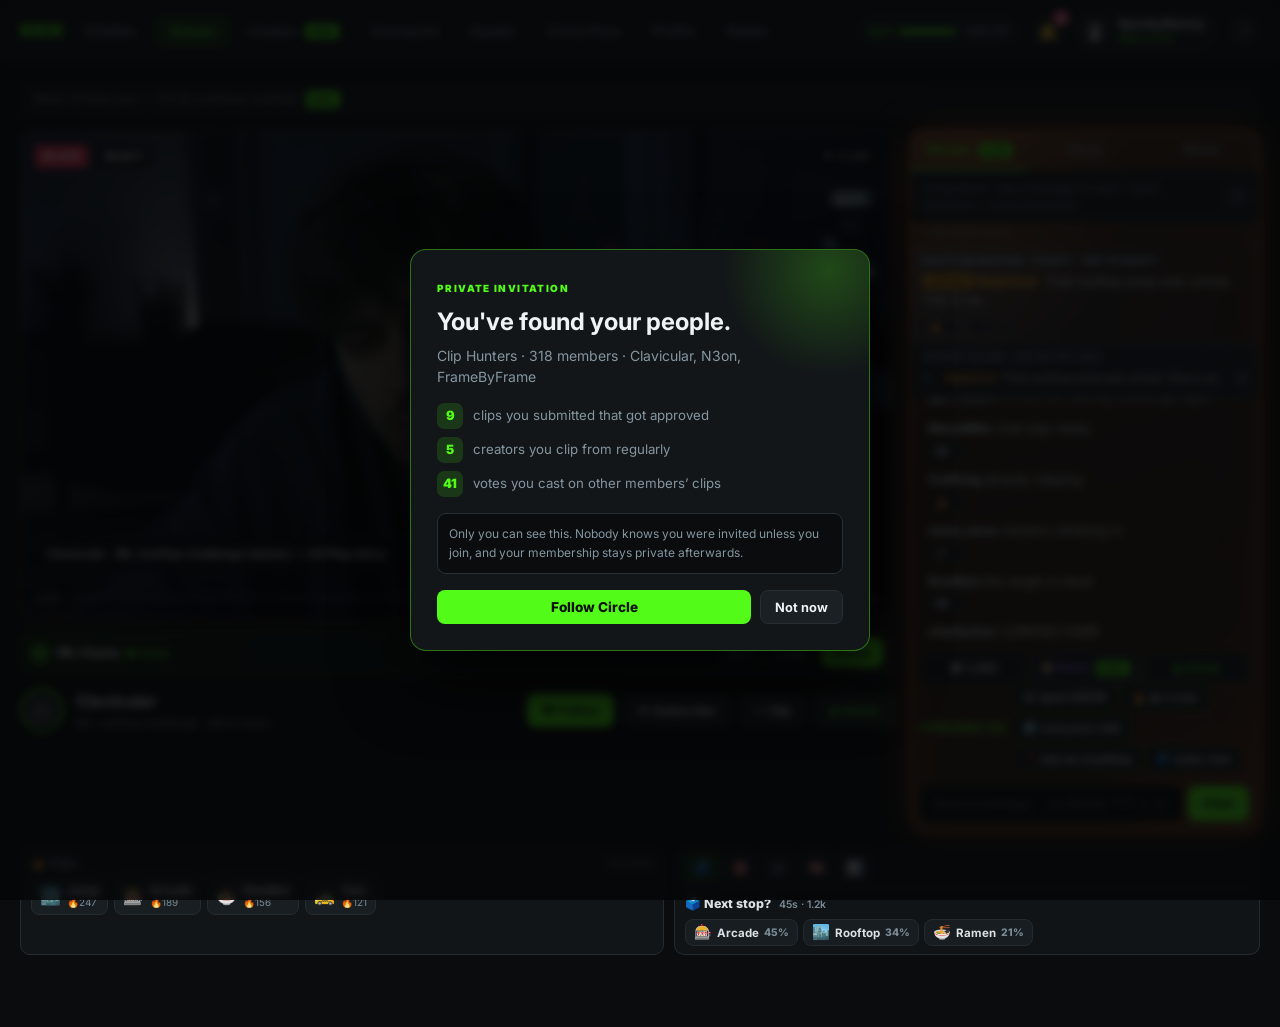
==== commit d163e404: "commit before fable main branch" ====
--- a/kick-circles-demo/index.html
+++ b/kick-circles-demo/index.html
@@ -119,16 +119,21 @@
       <aside class="chat-rail" id="chatRail">
         <div class="mood-hint-chip" id="moodHintChip" aria-live="polite"></div>
         <div class="chat-tabs">
-          <button class="chat-tab" data-chat="stream">Stream</button>
-          <button class="chat-tab active" data-chat="circle">Circle</button>
-          <button class="chat-tab" data-chat="mood">Mood <span class="new-tag">NEW</span></button>
-        </div>
-
-        <div class="chat-context" id="chatContext">
-          Shared across 3 connected creators · slow mode · Circle mods active
-        </div>
-
-        <div class="chat-pin" id="chatPin" hidden></div>
+          <button class="chat-tab active" data-chat="stream">Stream <span class="new-tag">LIVE</span></button>
+          <button class="chat-tab" data-chat="circle">Circle</button>
+          <button class="chat-tab" data-chat="mood">Mood</button>
+        </div>
+
+        <div class="chat-context-row">
+          <div class="chat-context" id="chatContext">
+            Living Room · tap a message to react · Quiet Validation + mood ambience
+          </div>
+          <button type="button" class="ambience-reset" id="ambienceReset" title="Reset ambience to neutral">↺</button>
+        </div>
+        <div class="room-feel-whisper" id="roomFeelWhisper" hidden></div>
+
+        <div class="chat-pin validation-sticky" id="chatPin" hidden></div>
+        <div class="moment-board" id="momentBoard" hidden></div>
 
         <div class="chat-body" id="chatBody"></div>
 
@@ -153,7 +158,7 @@
           <button class="tool-btn circle-tool" data-goto="quests">◉ Circle</button>
         </div>
 
-        <div class="quick-react" id="quickReact"></div>
+        <div class="quick-react" id="quickReact" hidden></div>
 
         <!-- STREAMER CUES — land as real Circle messages -->
         <div class="cue-strip" id="cueStrip">
@@ -298,7 +303,7 @@
                 <span class="new-tag">monitor</span>
               </div>
               <div class="cd-chat-body" id="cdChatBody"></div>
-              <div class="cd-chat-emotes" id="cdQuickReact"></div>
+              <div class="cd-chat-emotes" id="cdQuickReact" hidden></div>
               <form class="cd-chat-input" id="cdChatForm">
                 <input type="text" id="cdChatInput" placeholder="Send a message as streamer…" maxlength="200" autocomplete="off" />
                 <button type="submit" class="cd-chat-send">Chat</button>
--- a/kick-circles-demo/styles.css
+++ b/kick-circles-demo/styles.css
@@ -144,7 +144,7 @@
   aspect-ratio:16/9;background:linear-gradient(160deg,#1a1420,#0d1014 60%,#141a16);
   border:1px solid var(--border);border-radius:var(--r);
   display:flex;flex-direction:column;justify-content:space-between;padding:14px;position:relative;overflow:hidden;
-  transition:box-shadow .6s,border-color .6s;
+  transition:box-shadow 3.2s ease,border-color 3.2s ease;
 }
 .player::after{content:'';position:absolute;inset:0;background:radial-gradient(circle at 50% 45%,rgba(83,252,24,.05),transparent 60%);pointer-events:none;z-index:2}
 .player.mood-hype{box-shadow:inset 0 0 40px rgba(255,138,61,.18);border-color:rgba(255,138,61,.45)}
@@ -356,36 +356,118 @@
 .chat-rail{
   --room-accent:var(--kick);
   --room-glow:0.55;
-  background:var(--surface);border:1px solid var(--border);border-radius:var(--r);
+  --room-tint:transparent;
+  --mood-neutral:#2a3035;
+  --mood-hype:#ff8a3d;
+  --mood-laugh:#ffd84a;
+  --mood-cool:#7b9cff;
+  background:var(--surface);
+  border:1px solid var(--border);
+  border-radius:14px;
   display:flex;flex-direction:column;height:min(78vh,720px);
-  position:relative;transition:box-shadow .55s,border-color .55s,background .55s;
+  position:relative;overflow:hidden;
+  backdrop-filter:blur(10px);
+  -webkit-backdrop-filter:blur(10px);
+  transition:
+    box-shadow 3.2s ease,
+    border-color 3.2s ease,
+    background 3.2s ease,
+    filter 3.2s ease;
+}
+.chat-rail.has-tint,
+.chat-rail[data-wallpaper]{
+  background:
+    linear-gradient(var(--room-tint,transparent),var(--room-tint,transparent)),
+    var(--surface);
+}
+.chat-rail[data-wallpaper="warm-mesh"]{
+  background:
+    linear-gradient(var(--room-tint,transparent),var(--room-tint,transparent)),
+    radial-gradient(ellipse 90% 70% at 15% 0%,rgba(255,138,61,.28),transparent 55%),
+    radial-gradient(ellipse 70% 60% at 90% 100%,rgba(255,90,40,.16),transparent 50%),
+    linear-gradient(165deg,#2a221c 0%,var(--surface) 45%,#1c1814 100%);
+}
+.chat-rail[data-wallpaper="cool-mesh"]{
+  background:
+    linear-gradient(var(--room-tint,transparent),var(--room-tint,transparent)),
+    radial-gradient(ellipse 85% 65% at 10% 10%,rgba(94,183,255,.22),transparent 55%),
+    radial-gradient(ellipse 70% 55% at 95% 90%,rgba(123,156,255,.18),transparent 50%),
+    linear-gradient(165deg,#161c28 0%,var(--surface) 48%,#121820 100%);
+}
+.chat-rail[data-wallpaper="amber-soft"]{
+  background:
+    linear-gradient(var(--room-tint,transparent),var(--room-tint,transparent)),
+    radial-gradient(ellipse 80% 60% at 50% -10%,rgba(255,216,74,.2),transparent 55%),
+    radial-gradient(ellipse 60% 50% at 80% 100%,rgba(255,176,32,.12),transparent 50%),
+    linear-gradient(180deg,#262018 0%,var(--surface) 50%,#1a1610 100%);
+}
+.chat-rail[data-wallpaper="night-city"]{
+  background:
+    linear-gradient(var(--room-tint,transparent),var(--room-tint,transparent)),
+    radial-gradient(ellipse 50% 40% at 20% 80%,rgba(176,108,255,.15),transparent 60%),
+    radial-gradient(ellipse 40% 35% at 75% 30%,rgba(83,252,24,.08),transparent 55%),
+    linear-gradient(160deg,#0e1218 0%,#151a22 40%,#0c1016 100%);
+}
+.chat-rail[data-wallpaper="rooftop-soft"]{
+  background:
+    linear-gradient(var(--room-tint,transparent),var(--room-tint,transparent)),
+    radial-gradient(ellipse 100% 50% at 50% 0%,rgba(120,160,200,.18),transparent 60%),
+    radial-gradient(ellipse 80% 40% at 50% 100%,rgba(40,50,70,.35),transparent 55%),
+    linear-gradient(180deg,#1a2030 0%,var(--surface) 55%,#12161e 100%);
 }
 .chat-rail.mood-neutral{
   border-color:var(--border);
-  box-shadow:0 0 0 1px transparent;
+  box-shadow:0 0 0 1px transparent, inset 0 0 40px transparent;
 }
 .chat-rail.mood-hype{
-  border-color:rgba(255,138,61,.55);
-  box-shadow:0 0 0 1px rgba(255,138,61,.25),0 0 calc(18px + var(--room-glow) * 28px) rgba(255,138,61,.35);
+  border-color:color-mix(in srgb,var(--mood-hype) 55%,transparent);
+  box-shadow:
+    0 0 0 1px color-mix(in srgb,var(--mood-hype) 25%,transparent),
+    0 0 calc(22px + var(--room-glow) * 32px) color-mix(in srgb,var(--mood-hype) 38%,transparent),
+    inset 0 0 48px color-mix(in srgb,var(--mood-hype) 10%,transparent);
 }
 .chat-rail.mood-laugh{
-  border-color:rgba(255,216,74,.5);
-  box-shadow:0 0 0 1px rgba(255,216,74,.2),0 0 calc(18px + var(--room-glow) * 28px) rgba(255,216,74,.28);
+  border-color:color-mix(in srgb,var(--mood-laugh) 50%,transparent);
+  box-shadow:
+    0 0 0 1px color-mix(in srgb,var(--mood-laugh) 22%,transparent),
+    0 0 calc(22px + var(--room-glow) * 32px) color-mix(in srgb,var(--mood-laugh) 30%,transparent),
+    inset 0 0 48px color-mix(in srgb,var(--mood-laugh) 8%,transparent);
 }
 .chat-rail.mood-cool{
-  border-color:rgba(94,183,255,.5);
-  box-shadow:0 0 0 1px rgba(94,183,255,.22),0 0 calc(18px + var(--room-glow) * 28px) rgba(94,183,255,.3);
-}
-.chat-rail[style*="--room-tint"]{
-  background:
-    linear-gradient(var(--room-tint,transparent),var(--room-tint,transparent)),
-    var(--surface);
-}
+  border-color:color-mix(in srgb,var(--mood-cool) 50%,transparent);
+  box-shadow:
+    0 0 0 1px color-mix(in srgb,var(--mood-cool) 24%,transparent),
+    0 0 calc(22px + var(--room-glow) * 32px) color-mix(in srgb,var(--mood-cool) 32%,transparent),
+    inset 0 0 48px color-mix(in srgb,var(--mood-cool) 10%,transparent);
+}
+
+.chat-context-row{
+  display:flex;align-items:center;gap:6px;
+  background:var(--surface-2);border-bottom:1px solid var(--border);
+}
+.chat-context-row .chat-context{
+  flex:1;border-bottom:none;background:transparent;
+}
+.ambience-reset{
+  flex-shrink:0;width:28px;height:28px;margin-right:8px;
+  border-radius:7px;border:1px solid var(--border);
+  background:var(--surface-3);color:var(--muted);
+  font-size:.85rem;cursor:pointer;line-height:1;
+}
+.ambience-reset:hover{color:var(--text);border-color:var(--muted)}
+.room-feel-whisper{
+  padding:3px 12px 5px;font-size:.62rem;letter-spacing:.04em;
+  color:var(--muted);opacity:.75;font-weight:600;
+  border-bottom:1px solid rgba(255,255,255,.04);
+  text-transform:lowercase;
+}
+.room-feel-whisper[hidden]{display:none!important}
 
 .mood-hint-chip{
   display:none;align-items:center;gap:8px;flex-wrap:wrap;
-  padding:8px 10px;background:rgba(18,22,24,.95);
+  padding:8px 10px;background:rgba(18,22,24,.92);
   border-bottom:1px solid var(--border);font-size:.72rem;
+  cursor:pointer;backdrop-filter:blur(8px);
 }
 .mood-hint-chip.show{display:flex}
 .hint-ic{font-size:.95rem}
@@ -400,19 +482,88 @@
 }
 .hint-dismiss:hover{color:var(--text);border-color:var(--muted)}
 
+.wallpaper-pick{
+  flex-direction:column;align-items:stretch;gap:4px;min-width:72px;padding:6px!important;
+}
+.wp-swatch{
+  display:block;height:28px;border-radius:5px;border:1px solid var(--border);
+  background:var(--surface-3);
+}
+.wp-swatch.wallpaper-warm-mesh{
+  background:
+    radial-gradient(ellipse at 20% 0%,rgba(255,138,61,.45),transparent 60%),
+    linear-gradient(165deg,#3a2a20,#1c1814);
+}
+.wp-swatch.wallpaper-cool-mesh{
+  background:
+    radial-gradient(ellipse at 10% 10%,rgba(94,183,255,.4),transparent 60%),
+    linear-gradient(165deg,#1a2438,#121820);
+}
+.wp-swatch.wallpaper-amber-soft{
+  background:
+    radial-gradient(ellipse at 50% 0%,rgba(255,216,74,.35),transparent 60%),
+    linear-gradient(180deg,#3a3018,#1a1610);
+}
+.wp-swatch.wallpaper-night-city{
+  background:
+    radial-gradient(ellipse at 20% 80%,rgba(176,108,255,.3),transparent 60%),
+    linear-gradient(160deg,#0e1218,#151a22);
+}
+.wp-swatch.wallpaper-rooftop-soft{
+  background:
+    radial-gradient(ellipse at 50% 0%,rgba(120,160,200,.3),transparent 60%),
+    linear-gradient(180deg,#1a2030,#12161e);
+}
+.preview-body.preview-room[data-wallpaper="warm-mesh"],
+.preview-body.wallpaper-warm-mesh{
+  background:
+    linear-gradient(var(--room-tint,transparent),var(--room-tint,transparent)),
+    radial-gradient(ellipse at 20% 0%,rgba(255,138,61,.25),transparent 55%),
+    #1c1814!important;
+}
+.preview-body.preview-room[data-wallpaper="cool-mesh"],
+.preview-body.wallpaper-cool-mesh{
+  background:
+    linear-gradient(var(--room-tint,transparent),var(--room-tint,transparent)),
+    radial-gradient(ellipse at 10% 10%,rgba(94,183,255,.2),transparent 55%),
+    #121820!important;
+}
+.preview-body.preview-room[data-wallpaper="amber-soft"],
+.preview-body.wallpaper-amber-soft{
+  background:
+    linear-gradient(var(--room-tint,transparent),var(--room-tint,transparent)),
+    radial-gradient(ellipse at 50% 0%,rgba(255,216,74,.18),transparent 55%),
+    #1a1610!important;
+}
+.preview-body.preview-room[data-wallpaper="night-city"],
+.preview-body.wallpaper-night-city{
+  background:
+    linear-gradient(var(--room-tint,transparent),var(--room-tint,transparent)),
+    radial-gradient(ellipse at 20% 80%,rgba(176,108,255,.15),transparent 55%),
+    #0e1218!important;
+}
+.preview-body.preview-room[data-wallpaper="rooftop-soft"],
+.preview-body.wallpaper-rooftop-soft{
+  background:
+    linear-gradient(var(--room-tint,transparent),var(--room-tint,transparent)),
+    radial-gradient(ellipse at 50% 0%,rgba(120,160,200,.16),transparent 55%),
+    #12161e!important;
+}
+
 .chat-tabs{display:flex;border-bottom:1px solid var(--border)}
 .chat-tab{flex:1;background:none;border:none;color:var(--muted);padding:11px;font-weight:700;font-size:.8rem;cursor:pointer;border-bottom:2px solid transparent}
 .chat-tab.active{color:var(--kick);border-bottom-color:var(--kick)}
 .chat-context{padding:8px 12px;font-size:.7rem;color:var(--muted);background:var(--surface-2);border-bottom:1px solid var(--border)}
-.chat-body{flex:1;overflow-y:auto;padding:10px;display:flex;flex-direction:column;gap:4px}
+.chat-body{flex:1;overflow-y:auto;padding:8px 10px;display:flex;flex-direction:column;gap:2px}
 .chat-body::-webkit-scrollbar{width:6px}
 .chat-body::-webkit-scrollbar-thumb{background:var(--surface-3);border-radius:3px}
 
-.msg{padding:5px 7px;border-radius:8px;position:relative}
+.msg{padding:4px 7px;border-radius:6px;position:relative}
 .msg:hover{background:var(--surface-2)}
 .msg.system{color:var(--muted);font-size:.72rem;text-align:center;padding:6px}
 .msg.mine{background:rgba(83,252,24,.07)}
-.msg-line{font-size:.82rem;word-break:break-word}
+.msg-line{font-size:.82rem;word-break:break-word;cursor:pointer}
+.msg-line:hover{background:rgba(255,255,255,.03);border-radius:4px}
 .msg-badge{font-size:.58rem;font-weight:900;padding:1px 4px;border-radius:3px;margin-right:4px;vertical-align:middle}
 .b-mod{background:#00a865;color:#fff}
 .b-sub{background:var(--purple);color:#fff}
@@ -420,11 +571,11 @@
 .b-cap{background:var(--gold);color:#2a1c00}
 .b-stream{background:var(--kick);color:#08110a}
 .msg-author{font-weight:800;margin-right:4px}
-.msg-reacts{display:flex;gap:4px;margin-top:4px;flex-wrap:wrap;align-items:center}
+.msg-reacts{display:flex;gap:3px;margin-top:3px;flex-wrap:wrap;align-items:center}
 .react-pill{
   background:var(--surface-3);border:1px solid transparent;border-radius:20px;
-  padding:1px 7px;font-size:.72rem;cursor:pointer;transition:transform .18s,border-color .12s,background .12s;
-  opacity:.72;
+  padding:1px 6px;font-size:.68rem;cursor:pointer;transition:transform .18s,border-color .12s,background .12s;
+  opacity:.78;
 }
 .react-pill:hover{border-color:var(--kick);opacity:1}
 .react-pill.on{background:var(--glow);border-color:var(--kick);color:var(--kick);opacity:1}
@@ -435,6 +586,18 @@
   100%{transform:scale(1)}
 }
 
+.msg-emoji-tray{
+  display:flex;flex-wrap:wrap;gap:3px;margin-top:5px;padding:6px 7px;
+  background:rgba(0,0,0,.35);border:1px solid rgba(255,255,255,.08);border-radius:8px;
+  animation:pinIn .15s ease;
+}
+.tray-emo{
+  background:var(--surface-3);border:1px solid transparent;border-radius:6px;
+  width:28px;height:28px;font-size:.95rem;cursor:pointer;line-height:1;
+  display:inline-flex;align-items:center;justify-content:center;
+}
+.tray-emo:hover{border-color:var(--kick);background:rgba(83,252,24,.12);transform:scale(1.08)}
+
 .chat-pin{
   display:block;margin:0;padding:8px 12px;
   background:linear-gradient(90deg,rgba(83,252,24,.14),rgba(255,138,61,.1));
@@ -442,13 +605,69 @@
   animation:pinIn .25s ease;
 }
 .chat-pin[hidden]{display:none!important}
+.chat-pin.validation-sticky{
+  background:linear-gradient(105deg,rgba(72,140,200,.18),rgba(40,70,110,.12) 55%,transparent);
+  border-bottom:1px solid rgba(120,180,230,.35);
+  box-shadow:inset 0 1px 0 rgba(160,210,255,.12);
+}
 .chat-pin-label{
   font-size:.58rem;font-weight:900;letter-spacing:.08em;text-transform:uppercase;
   color:var(--kick);margin-bottom:3px;
 }
-.chat-pin-body{font-size:.82rem;line-height:1.35}
-.msg.is-pinned{outline:1px solid rgba(83,252,24,.35);background:rgba(83,252,24,.06)}
+.chat-pin.validation-sticky .chat-pin-label{
+  color:#8ec8ef;
+}
+.chat-pin-body{font-size:.82rem;line-height:1.35;cursor:pointer;border-radius:4px;padding:2px 0}
+.chat-pin-body:hover{background:rgba(255,255,255,.04)}
+.chat-pin-reacts{
+  display:flex;flex-wrap:wrap;gap:3px;margin-top:7px;max-height:72px;overflow-y:auto;
+}
+.chat-pin.validation-sticky .react-pill{
+  border-color:rgba(120,180,230,.28);
+  background:rgba(30,50,80,.35);
+  font-size:.65rem;padding:1px 5px;
+}
+.chat-pin.validation-sticky .react-pill.on{
+  border-color:rgba(140,200,240,.55);
+  background:rgba(80,140,200,.25);
+  color:#c8e6ff;
+}
+.chat-pin .msg-emoji-tray{
+  background:rgba(20,40,70,.55);border-color:rgba(120,180,230,.25);
+}
+.msg.is-pinned{outline:1px solid rgba(120,180,230,.4);background:rgba(72,140,200,.08)}
 @keyframes pinIn{from{opacity:0;transform:translateY(-4px)}to{opacity:1;transform:none}}
+
+.quick-react[hidden]{display:none!important}
+.cd-chat-emotes[hidden]{display:none!important}
+
+.moment-board{
+  display:block;margin:0;padding:6px 12px 8px;
+  background:rgba(20,36,56,.55);
+  border-bottom:1px solid rgba(100,150,200,.2);
+  animation:pinIn .3s ease .05s both;
+}
+.moment-board[hidden]{display:none!important}
+.moment-board-label{
+  font-size:.55rem;font-weight:800;letter-spacing:.07em;text-transform:uppercase;
+  color:#7aa8c8;margin-bottom:5px;opacity:.9;
+}
+.moment-row{
+  display:grid;grid-template-columns:16px 1fr auto;gap:6px;align-items:start;
+  font-size:.72rem;line-height:1.3;padding:3px 0;color:var(--text);
+}
+.moment-rank{
+  font-weight:900;font-size:.65rem;color:#8ec8ef;opacity:.85;padding-top:1px;
+}
+.moment-text{
+  overflow:hidden;text-overflow:ellipsis;
+  display:-webkit-box;-webkit-line-clamp:2;-webkit-box-orient:vertical;
+  opacity:.92;
+}
+.moment-text b{font-weight:700;margin-right:3px}
+.moment-score{
+  font-size:.62rem;font-weight:800;color:#8ec8ef;opacity:.8;padding-top:1px;
+}
 
 /* LIVE EVENT */
 .live-event{border-top:1px solid var(--border);background:var(--surface-2)}
@@ -481,6 +700,18 @@
 .storm-vs strong{display:block;font-size:1.2rem}
 .storm-vs span{font-size:.68rem;color:var(--muted)}
 .event-note{font-size:.68rem;color:var(--muted);margin-top:6px}
+
+.instruments-toggle{
+  display:flex;justify-content:space-between;align-items:center;gap:8px;width:100%;
+  background:var(--surface-2);border:none;border-top:1px solid var(--border);
+  color:var(--muted);padding:7px 12px;cursor:pointer;font-size:.7rem;font-weight:800;
+}
+.instruments-toggle:hover{color:var(--text)}
+.instruments-toggle .inst-state{color:var(--kick);letter-spacing:.02em}
+.chat-rail.instruments-hidden .instruments-toggle .inst-state{color:var(--muted)}
+.chat-instruments{border-top:1px solid transparent}
+.chat-rail.instruments-hidden .chat-instruments{display:none}
+.chat-rail.instruments-hidden .chat-body{flex:1}
 
 .chat-toolbar{display:flex;gap:6px;padding:8px 10px 0}
 .tool-btn{flex:1;background:var(--surface-2);border:1px solid var(--border);color:var(--text);padding:6px;border-radius:7px;font-size:.72rem;font-weight:700;cursor:pointer}
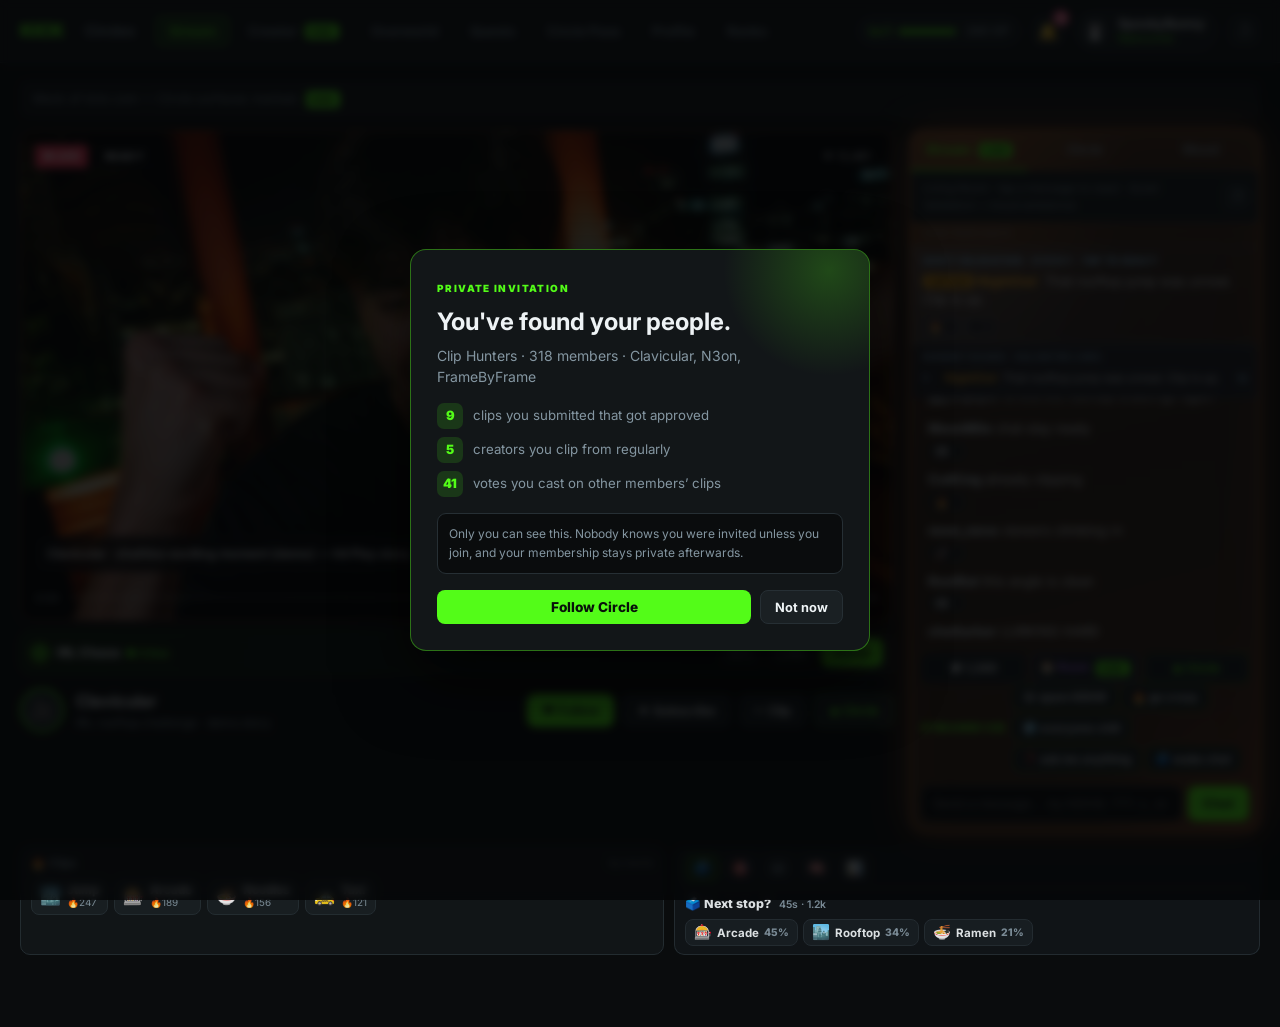
==== commit 00ff506c: "fable 5 big one" ====
--- a/kick-circles-demo/index.html
+++ b/kick-circles-demo/index.html
@@ -75,7 +75,7 @@
             <span class="viewers" id="storyViewers">👁 12,481</span>
           </div>
           <div class="story-caption-bar">
-            <span id="storyCaption">Clavicular · IRL rooftop challenge (demo) — hit Play story</span>
+            <span id="storyCaption">Clavicular · chatVoo exciting moment (demo) — hit Play story</span>
           </div>
           <div class="player-bottom">
             <span id="storyTimecode">0:00</span>
@@ -263,7 +263,7 @@
                 <span class="viewers" id="cdPreviewViewers">👁 12,481</span>
               </div>
               <div class="story-caption-bar cd-caption">
-                <span id="cdStoryCaption">Creator preview · hit Play story to run Fail → Encourage</span>
+                <span id="cdStoryCaption">Creator preview · hit Play story to run Exciting → Encourage</span>
               </div>
               <div class="player-bottom">
                 <span id="cdTimecode">0:00</span>
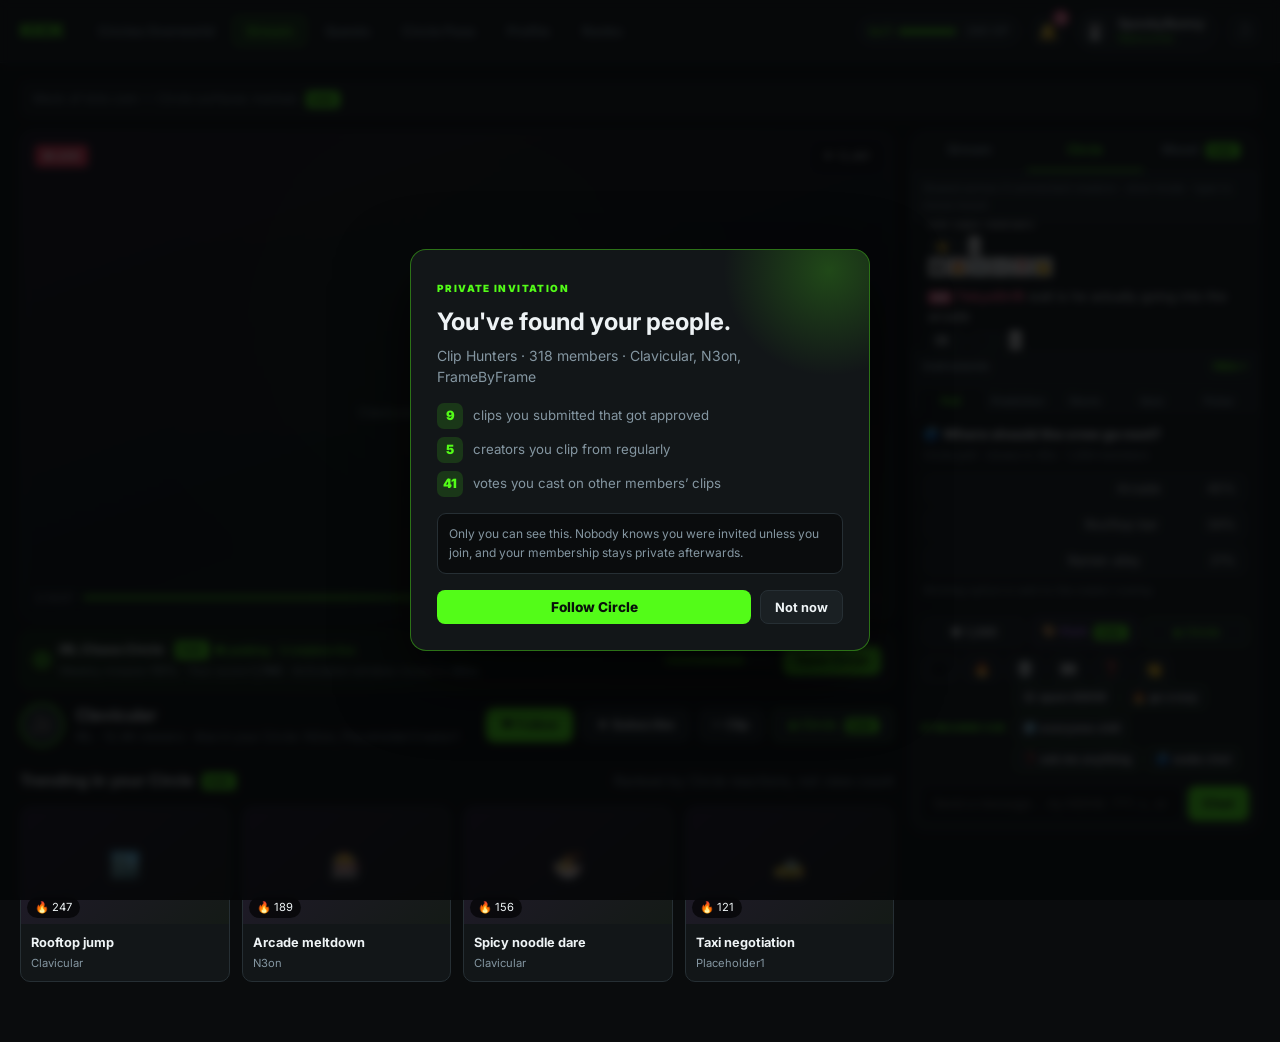
==== commit 70911a3f: "firehose" ====
--- a/kick-circles-demo/index.html
+++ b/kick-circles-demo/index.html
@@ -14,14 +14,11 @@
 <header class="topbar">
   <div class="brand">
     <span class="kick-logo">KICK</span>
-    <span class="brand-divider"></span>
-    <span class="brand-sub">Circles</span>
   </div>
 
   <nav class="nav" id="mainNav">
+    <button class="nav-btn" data-view="circles">Circles Overworld</button>
     <button class="nav-btn active" data-view="stream">Stream</button>
-    <button class="nav-btn" data-view="creator">Creator <span class="new-tag">NEW</span></button>
-    <button class="nav-btn" data-view="circles">Overworld</button>
     <button class="nav-btn" data-view="quests">Quests</button>
     <button class="nav-btn" data-view="pass">Circle Pass</button>
     <button class="nav-btn" data-view="profile">Profile</button>
@@ -63,37 +60,42 @@
     <div class="stream-layout">
       <div class="stream-main">
 
-        <div class="player" id="streamPlayer">
-          <div class="story-stage" id="storyStage">
-            <img class="story-scene on" data-act="1" src="assets/story/act1-fail.png" alt="" />
-            <img class="story-scene" data-act="2" src="assets/story/act2-encourage.png" alt="" />
-            <img class="story-scene" data-act="3" src="assets/story/act3-loved.png" alt="" />
-          </div>
+        <div class="player">
           <div class="player-top">
             <span class="live-badge">● LIVE</span>
-            <span class="story-act-chip" id="storyAct">Ready</span>
-            <span class="viewers" id="storyViewers">👁 12,481</span>
-          </div>
-          <div class="story-caption-bar">
-            <span id="storyCaption">Clavicular · chatVoo exciting moment (demo) — hit Play story</span>
+            <span class="viewers">👁 12,481</span>
+          </div>
+          <div class="player-center">
+            <div class="play-icon">▶</div>
+            <p>Clavicular · IRL Tokyo night walk</p>
           </div>
           <div class="player-bottom">
-            <span id="storyTimecode">0:00</span>
-            <div class="player-bar"><span id="storyProgress" style="width:0%"></span></div>
-            <span class="muted" style="font-size:.65rem">Audience view</span>
-          </div>
-        </div>
-
-        <!-- CIRCLE STRIP (compact) -->
-        <div class="circle-strip compact" id="circleStrip">
+            <span>2:14:07</span>
+            <div class="player-bar"><span></span></div>
+            <span>⚙ ⛶</span>
+          </div>
+        </div>
+
+        <!-- CIRCLE STRIP -->
+        <div class="circle-strip" id="circleStrip">
           <div class="strip-left">
             <span class="strip-orb"></span>
-            <div class="strip-title">IRL Chaos <span class="peaking">● 3 live</span></div>
+            <div>
+              <div class="strip-title">
+                IRL Chaos Circle
+                <span class="new-tag">NEW</span>
+                <span class="peaking">● peaking · 3 creators live</span>
+              </div>
+              <div class="strip-sub">
+                Weekly mission <strong id="stripMission">72%</strong> ·
+                Your score <strong id="stripScore">1,740</strong> ·
+                Activation window closes in <strong>48m</strong>
+              </div>
+            </div>
           </div>
           <div class="strip-right">
-            <span class="strip-mini" id="stripMission">72%</span>
-            <span class="strip-mini" id="stripScore">1,740</span>
-            <button class="primary-btn sm" data-goto="circles">Circle</button>
+            <div class="strip-progress"><span id="stripBar" style="width:72%"></span></div>
+            <button class="primary-btn sm" data-goto="circles">Open Circle</button>
           </div>
         </div>
 
@@ -102,38 +104,38 @@
             <div class="creator-avatar">🎥</div>
             <div>
               <h1>Clavicular</h1>
-              <p class="muted">IRL rooftop challenge · demo story</p>
+              <p class="muted">IRL · 12.4K viewers · Also in your Circle: N3on, PlaceholderCreator1</p>
             </div>
           </div>
           <div class="stream-actions">
             <button class="action-btn follow">♥ Follow</button>
             <button class="action-btn">★ Subscribe</button>
             <button class="action-btn" id="clipBtn">✂ Clip</button>
-            <button class="action-btn circle-action" data-goto="circles">◉ Circle</button>
-          </div>
+            <button class="action-btn circle-action" data-goto="circles">◉ Circle <span class="new-tag">NEW</span></button>
+          </div>
+        </div>
+
+        <div class="clips-block">
+          <div class="block-head">
+            <h2>Trending in your Circle <span class="new-tag">NEW</span></h2>
+            <span class="muted">Ranked by Circle reactions, not view count</span>
+          </div>
+          <div class="clips-row" id="clipsRow"></div>
         </div>
 
       </div>
 
       <!-- CHAT RAIL -->
-      <aside class="chat-rail" id="chatRail">
-        <div class="mood-hint-chip" id="moodHintChip" aria-live="polite"></div>
+      <aside class="chat-rail">
         <div class="chat-tabs">
-          <button class="chat-tab active" data-chat="stream">Stream <span class="new-tag">LIVE</span></button>
-          <button class="chat-tab" data-chat="circle">Circle</button>
-          <button class="chat-tab" data-chat="mood">Mood</button>
-        </div>
-
-        <div class="chat-context-row">
-          <div class="chat-context" id="chatContext">
-            Living Room · tap a message to react · Quiet Validation + mood ambience
-          </div>
-          <button type="button" class="ambience-reset" id="ambienceReset" title="Reset ambience to neutral">↺</button>
-        </div>
-        <div class="room-feel-whisper" id="roomFeelWhisper" hidden></div>
-
-        <div class="chat-pin validation-sticky" id="chatPin" hidden></div>
-        <div class="moment-board" id="momentBoard" hidden></div>
+          <button class="chat-tab" data-chat="stream">Stream</button>
+          <button class="chat-tab active" data-chat="circle">Circle</button>
+          <button class="chat-tab" data-chat="mood">Mood <span class="new-tag">NEW</span></button>
+        </div>
+
+        <div class="chat-context" id="chatContext">
+          Shared across 3 connected creators · slow mode · Circle mods active
+        </div>
 
         <div class="chat-body" id="chatBody"></div>
 
@@ -152,18 +154,37 @@
           <button class="primary-btn sm" id="moodExpand">Open full Mood Map</button>
         </div>
 
-        <div class="chat-toolbar">
-          <button class="tool-btn" title="Channel Points">◆ 1,240</button>
-          <button class="tool-btn style-tool" id="styleBtn" title="Room Studio &amp; chat style">🏠 Room <span class="new-tag">NEW</span></button>
-          <button class="tool-btn circle-tool" data-goto="quests">◉ Circle</button>
-        </div>
-
-        <div class="quick-react" id="quickReact" hidden></div>
-
-        <!-- STREAMER CUES — land as real Circle messages -->
-        <div class="cue-strip" id="cueStrip">
-          <span class="cue-label">Streamer cue</span>
-          <div class="cue-btns" id="cueBtns"></div>
+        <button class="instruments-toggle" id="instrumentsToggle" type="button" aria-expanded="true" title="Hide chat instruments">
+          <span class="inst-label">Instruments</span>
+          <span class="inst-state" id="instrumentsToggleState">Hide ▾</span>
+        </button>
+
+        <div class="chat-instruments" id="chatInstruments">
+          <!-- LIVE EVENT -->
+          <div class="live-event">
+            <div class="event-tabs" id="eventTabs">
+              <button class="event-tab active" data-event="poll">Poll</button>
+              <button class="event-tab" data-event="prediction">Prediction</button>
+              <button class="event-tab" data-event="storm">Storm</button>
+              <button class="event-tab" data-event="quiz">Quiz</button>
+              <button class="event-tab" data-event="pulse">Pulse</button>
+            </div>
+            <div class="event-body" id="eventBody"></div>
+          </div>
+
+          <div class="chat-toolbar">
+            <button class="tool-btn" title="Channel Points">◆ 1,240</button>
+            <button class="tool-btn style-tool" id="styleBtn" title="Style your chat">🎨 Style <span class="new-tag">NEW</span></button>
+            <button class="tool-btn circle-tool" data-goto="quests">◉ Circle</button>
+          </div>
+
+          <div class="quick-react" id="quickReact"></div>
+
+          <!-- STREAMER CUES — land as real Circle messages -->
+          <div class="cue-strip" id="cueStrip">
+            <span class="cue-label">Streamer cue</span>
+            <div class="cue-btns" id="cueBtns"></div>
+          </div>
         </div>
 
         <form class="chat-input-row" id="chatForm">
@@ -171,184 +192,6 @@
           <button type="submit">Chat</button>
         </form>
       </aside>
-    </div>
-
-    <!-- Circle extras docked below — not the focus -->
-    <div class="stream-dock">
-      <div class="dock-panel dock-clips">
-        <div class="dock-mini-head">
-          <span>🔥 Clips</span>
-          <small>by reacts</small>
-        </div>
-        <div class="clips-row compact" id="clipsRow"></div>
-      </div>
-      <div class="dock-panel dock-events live-event">
-        <div class="event-tabs compact" id="eventTabs">
-          <button class="event-tab active" data-event="poll" title="Poll">🗳️</button>
-          <button class="event-tab" data-event="prediction" title="Predict">🎯</button>
-          <button class="event-tab" data-event="storm" title="Storm">😂</button>
-          <button class="event-tab" data-event="quiz" title="Quiz">🧠</button>
-          <button class="event-tab" data-event="pulse" title="Pulse">📊</button>
-        </div>
-        <div class="event-body compact" id="eventBody"></div>
-      </div>
-    </div>
-  </section>
-
-  <!-- ══════════════════ CREATOR DASHBOARD (KICK STUDIO MOCK) ══════════════════ -->
-  <section class="view" id="view-creator">
-    <div class="creator-dash">
-      <aside class="cd-sidebar">
-        <div class="cd-logo">KICK</div>
-        <nav class="cd-nav">
-          <button class="cd-nav-item on" type="button" data-cd-panel="stream">
-            <span class="cd-ic">▶</span> Stream
-          </button>
-          <button class="cd-nav-item" type="button" disabled title="Demo stub">
-            <span class="cd-ic">🔑</span> Stream URL &amp; Key
-          </button>
-          <button class="cd-nav-item" type="button" disabled title="Demo stub">
-            <span class="cd-ic">$</span> Revenue
-          </button>
-          <button class="cd-nav-item" type="button" disabled title="Demo stub">
-            <span class="cd-ic">★</span> Achievements
-          </button>
-          <button class="cd-nav-item" type="button" disabled title="Demo stub">
-            <span class="cd-ic">▣</span> Studio
-          </button>
-          <button class="cd-nav-item" type="button" disabled title="Demo stub">
-            <span class="cd-ic">◔</span> Analytics
-          </button>
-          <button class="cd-nav-item" type="button" disabled title="Demo stub">
-            <span class="cd-ic">🛡</span> Moderation
-          </button>
-          <button class="cd-nav-item" type="button" disabled title="Demo stub">
-            <span class="cd-ic">◎</span> Community
-          </button>
-          <button class="cd-nav-item" type="button" disabled title="Demo stub">
-            <span class="cd-ic">🎁</span> Drops &amp; rewards
-          </button>
-        </nav>
-        <div class="cd-side-note">
-          <b>Creator tools</b>
-          <span>Mood Pulse · beat · story demo live here. Audience sees chat + room wash on Stream.</span>
-        </div>
-      </aside>
-
-      <div class="cd-main">
-        <header class="cd-top">
-          <div class="cd-search">Search</div>
-          <button type="button" class="cd-go-live" id="cdGoLive">Go live</button>
-        </header>
-
-        <div class="cd-session" id="cdSession">
-          <div class="cd-stat"><small>Session</small><b id="cdStatus">LIVE</b></div>
-          <div class="cd-stat"><small>Viewers</small><b id="cdViewers">12,481</b></div>
-          <div class="cd-stat"><small>Followers</small><b>84.2K</b></div>
-          <div class="cd-stat"><small>Sub Counts</small><b>1,204</b></div>
-          <div class="cd-stat"><small>Time Live</small><b id="cdTimeLive">2:14:07</b></div>
-        </div>
-
-        <div class="cd-grid">
-          <div class="cd-col-left">
-            <div class="cd-preview player" id="cdPreview">
-              <div class="story-stage" id="cdStoryStage">
-                <img class="story-scene on" data-act="1" src="assets/story/act1-fail.png" alt="" />
-                <img class="story-scene" data-act="2" src="assets/story/act2-encourage.png" alt="" />
-                <img class="story-scene" data-act="3" src="assets/story/act3-loved.png" alt="" />
-              </div>
-              <div class="player-top">
-                <span class="live-badge" id="cdLiveBadge">● LIVE</span>
-                <span class="story-act-chip" id="cdStoryAct">Ready</span>
-                <span class="viewers" id="cdPreviewViewers">👁 12,481</span>
-              </div>
-              <div class="story-caption-bar cd-caption">
-                <span id="cdStoryCaption">Creator preview · hit Play story to run Exciting → Encourage</span>
-              </div>
-              <div class="player-bottom">
-                <span id="cdTimecode">0:00</span>
-                <div class="player-bar"><span id="cdProgress" style="width:0%"></span></div>
-                <button type="button" class="story-play-btn" id="storyDemoBtn">▶ Play story</button>
-              </div>
-            </div>
-
-            <div class="cd-split-cards">
-              <div class="cd-card">
-                <div class="cd-card-head">
-                  <h3>Activity Feed</h3>
-                  <span class="muted">live</span>
-                </div>
-                <div class="cd-feed" id="cdActivityFeed">
-                  <div class="cd-empty">Waiting for room signals…</div>
-                </div>
-              </div>
-              <div class="cd-card">
-                <div class="cd-card-head">
-                  <h3>Mod Actions</h3>
-                  <span class="muted">demo</span>
-                </div>
-                <div class="cd-feed" id="cdModFeed">
-                  <div class="cd-mod-row">Slow mode · on</div>
-                  <div class="cd-mod-row">Account-age gate · on</div>
-                  <div class="cd-mod-row">AI Chat Moderation · suggested</div>
-                </div>
-              </div>
-            </div>
-          </div>
-
-          <div class="cd-col-chat">
-            <div class="cd-card cd-chat-card">
-              <div class="cd-card-head">
-                <h3>Chat</h3>
-                <span class="new-tag">monitor</span>
-              </div>
-              <div class="cd-chat-body" id="cdChatBody"></div>
-              <div class="cd-chat-emotes" id="cdQuickReact" hidden></div>
-              <form class="cd-chat-input" id="cdChatForm">
-                <input type="text" id="cdChatInput" placeholder="Send a message as streamer…" maxlength="200" autocomplete="off" />
-                <button type="submit" class="cd-chat-send">Chat</button>
-              </form>
-            </div>
-          </div>
-
-          <div class="cd-col-right">
-            <div class="cd-card" id="moodPulseCard">
-              <!-- Mood Pulse rendered by JS — streamer-only insight -->
-            </div>
-
-            <div class="cd-card">
-              <div class="cd-card-head">
-                <h3>Stream Info</h3>
-                <button type="button" class="cd-icon-btn" title="Edit">✎</button>
-              </div>
-              <div class="cd-info-row"><small>Title</small><b>IRL rooftop challenge (demo)</b></div>
-              <div class="cd-info-row"><small>Category</small><b>IRL</b></div>
-              <div class="cd-info-row"><small>Language</small><b>English</b></div>
-            </div>
-
-            <div class="cd-card">
-              <div class="cd-card-head"><h3>Channel Actions</h3></div>
-              <div class="cd-toggles">
-                <label class="cd-toggle"><span>Subscribers only</span><input type="checkbox" /></label>
-                <label class="cd-toggle"><span>Emotes only</span><input type="checkbox" /></label>
-                <label class="cd-toggle"><span>Slow mode</span><input type="checkbox" checked /></label>
-                <label class="cd-toggle"><span>Banned words</span><input type="checkbox" checked /></label>
-                <label class="cd-toggle"><span>AI Chat Moderation</span><input type="checkbox" checked /></label>
-                <label class="cd-toggle"><span>Show view count</span><input type="checkbox" checked /></label>
-              </div>
-            </div>
-
-            <div class="cd-card cd-split-legend">
-              <div class="cd-card-head"><h3>Who sees what</h3></div>
-              <ul class="cd-legend">
-                <li><b>Audience (Stream)</b> — reactions, room wash, Room Studio, living chat</li>
-                <li><b>You (Creator)</b> — Mood Pulse, stream beat, gap alert, Play story, session</li>
-              </ul>
-              <button type="button" class="primary-btn sm" data-goto="stream" style="width:100%;margin-top:8px">Open audience Stream</button>
-            </div>
-          </div>
-        </div>
-      </div>
     </div>
   </section>
 
@@ -619,7 +462,7 @@
       </div>
       <div class="mm-head-right">
         <div class="mm-hype"><small>MOOD INDEX</small><span id="mmIdx">0</span></div>
-        <button class="action-btn" id="mmHulls">Zones</button>
+        <button class="action-btn" id="mmHulls">Terrains</button>
         <button class="action-btn" id="mmLabels">Labels</button>
         <button class="action-btn" id="mmPause">Pause</button>
         <button class="action-btn" id="mmClose">✕</button>
@@ -629,11 +472,11 @@
     <div class="mm-canvas-wrap">
       <canvas id="moodBig"></canvas>
       <div class="mm-legend" id="moodLegendBig"></div>
-      <div class="mm-hint">Click a zone to focus · drag a tactical zone · cues land harder there</div>
+      <div class="mm-hint">Click a terrain to focus · drag a tactical pick · cues land harder there</div>
     </div>
 
     <div class="mm-zonebar">
-      <span class="mm-zonebar-label">Detected zones <small>DBSCAN over live positions</small></span>
+      <span class="mm-zonebar-label">Chat terrains <small>DBSCAN over live positions</small></span>
       <div class="mm-zones" id="mmZones"></div>
     </div>
 
@@ -667,9 +510,9 @@
 <div class="modal-backdrop" id="styleModal">
   <div class="modal style-modal">
     <div class="modal-orb"></div>
-    <span class="modal-kicker">LIVING ROOM</span>
-    <h2>Room Studio</h2>
-    <p class="muted">Dress the chat space, then earn name flair from <strong>how you show up</strong> — messages, questions, reactions, clips. Nothing purchasable.</p>
+    <span class="modal-kicker">CHAT IDENTITY</span>
+    <h2>Style your chat</h2>
+    <p class="muted">Every option is unlocked by <strong>how you show up in chat</strong> — messages, questions, reactions, clips. Nothing here is purchasable.</p>
 
     <div class="style-preview" id="stylePreview"></div>
     <div class="style-sections" id="styleSections"></div>
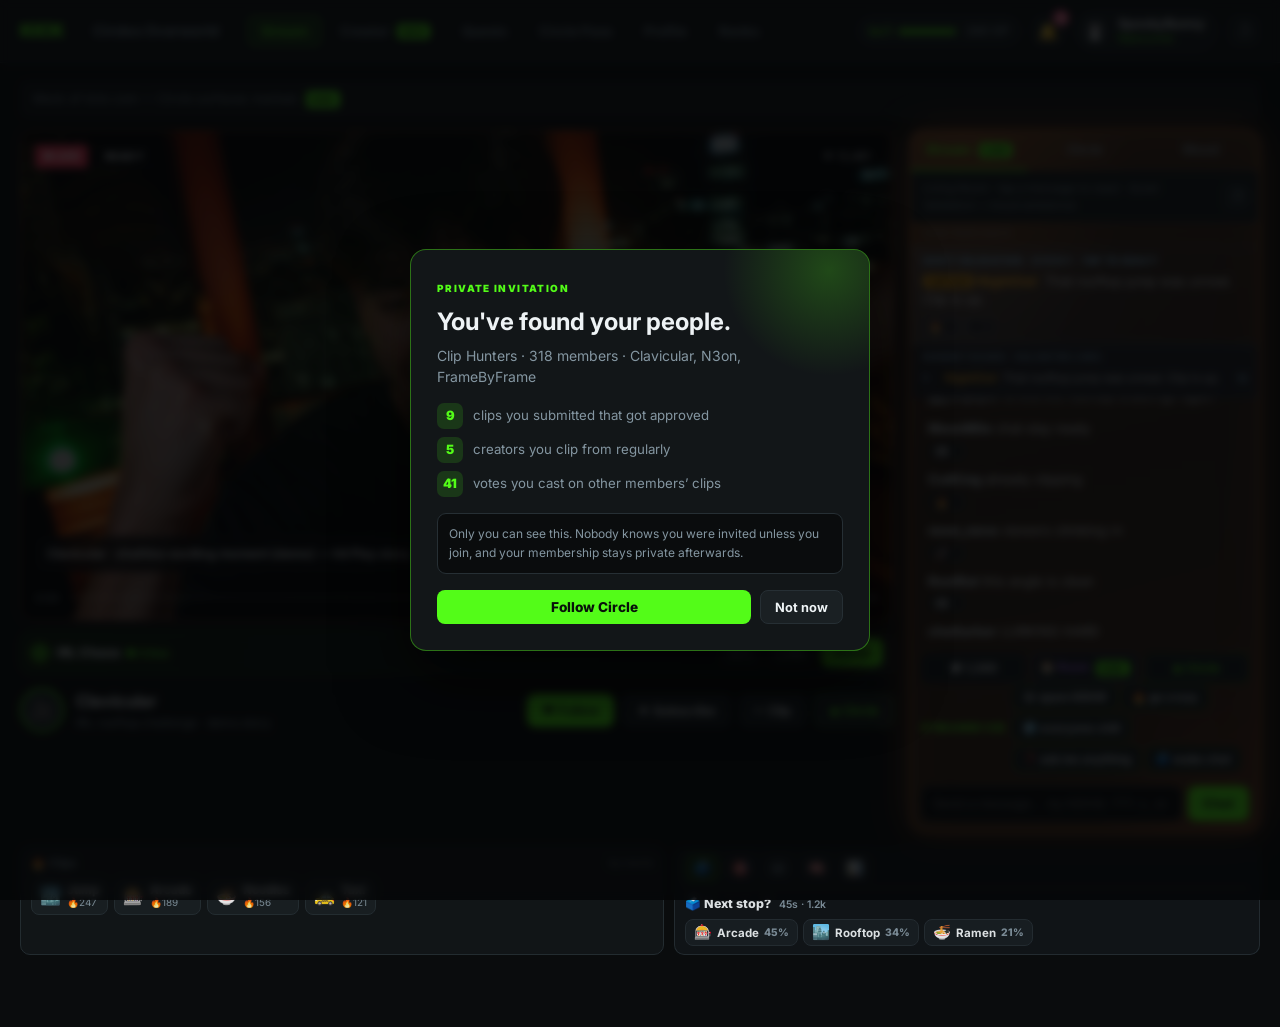
==== commit eb295d3a: "fixes" ====
--- a/kick-circles-demo/index.html
+++ b/kick-circles-demo/index.html
@@ -14,11 +14,15 @@
 <header class="topbar">
   <div class="brand">
     <span class="kick-logo">KICK</span>
+    <span class="brand-divider"></span>
+    <button type="button" class="brand-circles" data-view="circles" id="brandCirclesBtn" title="Circles Overworld">
+      Circles Overworld
+    </button>
   </div>
 
   <nav class="nav" id="mainNav">
-    <button class="nav-btn" data-view="circles">Circles Overworld</button>
     <button class="nav-btn active" data-view="stream">Stream</button>
+    <button class="nav-btn" data-view="creator">Creator <span class="new-tag">NEW</span></button>
     <button class="nav-btn" data-view="quests">Quests</button>
     <button class="nav-btn" data-view="pass">Circle Pass</button>
     <button class="nav-btn" data-view="profile">Profile</button>
@@ -60,42 +64,37 @@
     <div class="stream-layout">
       <div class="stream-main">
 
-        <div class="player">
+        <div class="player" id="streamPlayer">
+          <div class="story-stage" id="storyStage">
+            <img class="story-scene on" data-act="1" src="assets/story/act1-fail.png" alt="" />
+            <img class="story-scene" data-act="2" src="assets/story/act2-encourage.png" alt="" />
+            <img class="story-scene" data-act="3" src="assets/story/act3-loved.png" alt="" />
+          </div>
           <div class="player-top">
             <span class="live-badge">● LIVE</span>
-            <span class="viewers">👁 12,481</span>
-          </div>
-          <div class="player-center">
-            <div class="play-icon">▶</div>
-            <p>Clavicular · IRL Tokyo night walk</p>
+            <span class="story-act-chip" id="storyAct">Ready</span>
+            <span class="viewers" id="storyViewers">👁 12,481</span>
+          </div>
+          <div class="story-caption-bar">
+            <span id="storyCaption">Clavicular · chatVoo exciting moment (demo) — hit Play story</span>
           </div>
           <div class="player-bottom">
-            <span>2:14:07</span>
-            <div class="player-bar"><span></span></div>
-            <span>⚙ ⛶</span>
-          </div>
-        </div>
-
-        <!-- CIRCLE STRIP -->
-        <div class="circle-strip" id="circleStrip">
+            <span id="storyTimecode">0:00</span>
+            <div class="player-bar"><span id="storyProgress" style="width:0%"></span></div>
+            <span class="muted" style="font-size:.65rem">Audience view</span>
+          </div>
+        </div>
+
+        <!-- CIRCLE STRIP (compact) -->
+        <div class="circle-strip compact" id="circleStrip">
           <div class="strip-left">
             <span class="strip-orb"></span>
-            <div>
-              <div class="strip-title">
-                IRL Chaos Circle
-                <span class="new-tag">NEW</span>
-                <span class="peaking">● peaking · 3 creators live</span>
-              </div>
-              <div class="strip-sub">
-                Weekly mission <strong id="stripMission">72%</strong> ·
-                Your score <strong id="stripScore">1,740</strong> ·
-                Activation window closes in <strong>48m</strong>
-              </div>
-            </div>
+            <div class="strip-title">IRL Chaos <span class="peaking">● 3 live</span></div>
           </div>
           <div class="strip-right">
-            <div class="strip-progress"><span id="stripBar" style="width:72%"></span></div>
-            <button class="primary-btn sm" data-goto="circles">Open Circle</button>
+            <span class="strip-mini" id="stripMission">72%</span>
+            <span class="strip-mini" id="stripScore">1,740</span>
+            <button class="primary-btn sm" data-goto="circles">Circle</button>
           </div>
         </div>
 
@@ -104,38 +103,38 @@
             <div class="creator-avatar">🎥</div>
             <div>
               <h1>Clavicular</h1>
-              <p class="muted">IRL · 12.4K viewers · Also in your Circle: N3on, PlaceholderCreator1</p>
+              <p class="muted">IRL rooftop challenge · demo story</p>
             </div>
           </div>
           <div class="stream-actions">
             <button class="action-btn follow">♥ Follow</button>
             <button class="action-btn">★ Subscribe</button>
             <button class="action-btn" id="clipBtn">✂ Clip</button>
-            <button class="action-btn circle-action" data-goto="circles">◉ Circle <span class="new-tag">NEW</span></button>
-          </div>
-        </div>
-
-        <div class="clips-block">
-          <div class="block-head">
-            <h2>Trending in your Circle <span class="new-tag">NEW</span></h2>
-            <span class="muted">Ranked by Circle reactions, not view count</span>
-          </div>
-          <div class="clips-row" id="clipsRow"></div>
+            <button class="action-btn circle-action" data-goto="circles">◉ Circle</button>
+          </div>
         </div>
 
       </div>
 
       <!-- CHAT RAIL -->
-      <aside class="chat-rail">
+      <aside class="chat-rail" id="chatRail">
+        <div class="mood-hint-chip" id="moodHintChip" aria-live="polite"></div>
         <div class="chat-tabs">
-          <button class="chat-tab" data-chat="stream">Stream</button>
-          <button class="chat-tab active" data-chat="circle">Circle</button>
-          <button class="chat-tab" data-chat="mood">Mood <span class="new-tag">NEW</span></button>
-        </div>
-
-        <div class="chat-context" id="chatContext">
-          Shared across 3 connected creators · slow mode · Circle mods active
-        </div>
+          <button class="chat-tab active" data-chat="stream">Stream <span class="new-tag">LIVE</span></button>
+          <button class="chat-tab" data-chat="circle">Circle</button>
+          <button class="chat-tab" data-chat="mood">Mood</button>
+        </div>
+
+        <div class="chat-context-row">
+          <div class="chat-context" id="chatContext">
+            Living Room · tap a message to react · Quiet Validation + mood ambience
+          </div>
+          <button type="button" class="ambience-reset" id="ambienceReset" title="Reset ambience to neutral">↺</button>
+        </div>
+        <div class="room-feel-whisper" id="roomFeelWhisper" hidden></div>
+
+        <div class="chat-pin validation-sticky" id="chatPin" hidden></div>
+        <div class="moment-board" id="momentBoard" hidden></div>
 
         <div class="chat-body" id="chatBody"></div>
 
@@ -154,37 +153,18 @@
           <button class="primary-btn sm" id="moodExpand">Open full Mood Map</button>
         </div>
 
-        <button class="instruments-toggle" id="instrumentsToggle" type="button" aria-expanded="true" title="Hide chat instruments">
-          <span class="inst-label">Instruments</span>
-          <span class="inst-state" id="instrumentsToggleState">Hide ▾</span>
-        </button>
-
-        <div class="chat-instruments" id="chatInstruments">
-          <!-- LIVE EVENT -->
-          <div class="live-event">
-            <div class="event-tabs" id="eventTabs">
-              <button class="event-tab active" data-event="poll">Poll</button>
-              <button class="event-tab" data-event="prediction">Prediction</button>
-              <button class="event-tab" data-event="storm">Storm</button>
-              <button class="event-tab" data-event="quiz">Quiz</button>
-              <button class="event-tab" data-event="pulse">Pulse</button>
-            </div>
-            <div class="event-body" id="eventBody"></div>
-          </div>
-
-          <div class="chat-toolbar">
-            <button class="tool-btn" title="Channel Points">◆ 1,240</button>
-            <button class="tool-btn style-tool" id="styleBtn" title="Style your chat">🎨 Style <span class="new-tag">NEW</span></button>
-            <button class="tool-btn circle-tool" data-goto="quests">◉ Circle</button>
-          </div>
-
-          <div class="quick-react" id="quickReact"></div>
-
-          <!-- STREAMER CUES — land as real Circle messages -->
-          <div class="cue-strip" id="cueStrip">
-            <span class="cue-label">Streamer cue</span>
-            <div class="cue-btns" id="cueBtns"></div>
-          </div>
+        <div class="chat-toolbar">
+          <button class="tool-btn" title="Channel Points">◆ 1,240</button>
+          <button class="tool-btn style-tool" id="styleBtn" title="Room Studio &amp; chat style">🏠 Room <span class="new-tag">NEW</span></button>
+          <button class="tool-btn circle-tool" data-goto="quests">◉ Circle</button>
+        </div>
+
+        <div class="quick-react" id="quickReact" hidden></div>
+
+        <!-- STREAMER CUES — land as real Circle messages -->
+        <div class="cue-strip" id="cueStrip">
+          <span class="cue-label">Streamer cue</span>
+          <div class="cue-btns" id="cueBtns"></div>
         </div>
 
         <form class="chat-input-row" id="chatForm">
@@ -192,6 +172,184 @@
           <button type="submit">Chat</button>
         </form>
       </aside>
+    </div>
+
+    <!-- Circle extras docked below — not the focus -->
+    <div class="stream-dock">
+      <div class="dock-panel dock-clips">
+        <div class="dock-mini-head">
+          <span>🔥 Clips</span>
+          <small>by reacts</small>
+        </div>
+        <div class="clips-row compact" id="clipsRow"></div>
+      </div>
+      <div class="dock-panel dock-events live-event">
+        <div class="event-tabs compact" id="eventTabs">
+          <button class="event-tab active" data-event="poll" title="Poll">🗳️</button>
+          <button class="event-tab" data-event="prediction" title="Predict">🎯</button>
+          <button class="event-tab" data-event="storm" title="Storm">😂</button>
+          <button class="event-tab" data-event="quiz" title="Quiz">🧠</button>
+          <button class="event-tab" data-event="pulse" title="Pulse">📊</button>
+        </div>
+        <div class="event-body compact" id="eventBody"></div>
+      </div>
+    </div>
+  </section>
+
+  <!-- ══════════════════ CREATOR DASHBOARD (KICK STUDIO MOCK) ══════════════════ -->
+  <section class="view" id="view-creator">
+    <div class="creator-dash">
+      <aside class="cd-sidebar">
+        <div class="cd-logo">KICK</div>
+        <nav class="cd-nav">
+          <button class="cd-nav-item on" type="button" data-cd-panel="stream">
+            <span class="cd-ic">▶</span> Stream
+          </button>
+          <button class="cd-nav-item" type="button" disabled title="Demo stub">
+            <span class="cd-ic">🔑</span> Stream URL &amp; Key
+          </button>
+          <button class="cd-nav-item" type="button" disabled title="Demo stub">
+            <span class="cd-ic">$</span> Revenue
+          </button>
+          <button class="cd-nav-item" type="button" disabled title="Demo stub">
+            <span class="cd-ic">★</span> Achievements
+          </button>
+          <button class="cd-nav-item" type="button" disabled title="Demo stub">
+            <span class="cd-ic">▣</span> Studio
+          </button>
+          <button class="cd-nav-item" type="button" disabled title="Demo stub">
+            <span class="cd-ic">◔</span> Analytics
+          </button>
+          <button class="cd-nav-item" type="button" disabled title="Demo stub">
+            <span class="cd-ic">🛡</span> Moderation
+          </button>
+          <button class="cd-nav-item" type="button" disabled title="Demo stub">
+            <span class="cd-ic">◎</span> Community
+          </button>
+          <button class="cd-nav-item" type="button" disabled title="Demo stub">
+            <span class="cd-ic">🎁</span> Drops &amp; rewards
+          </button>
+        </nav>
+        <div class="cd-side-note">
+          <b>Creator tools</b>
+          <span>Mood Pulse · beat · story demo live here. Audience sees chat + room wash on Stream.</span>
+        </div>
+      </aside>
+
+      <div class="cd-main">
+        <header class="cd-top">
+          <div class="cd-search">Search</div>
+          <button type="button" class="cd-go-live" id="cdGoLive">Go live</button>
+        </header>
+
+        <div class="cd-session" id="cdSession">
+          <div class="cd-stat"><small>Session</small><b id="cdStatus">LIVE</b></div>
+          <div class="cd-stat"><small>Viewers</small><b id="cdViewers">12,481</b></div>
+          <div class="cd-stat"><small>Followers</small><b>84.2K</b></div>
+          <div class="cd-stat"><small>Sub Counts</small><b>1,204</b></div>
+          <div class="cd-stat"><small>Time Live</small><b id="cdTimeLive">2:14:07</b></div>
+        </div>
+
+        <div class="cd-grid">
+          <div class="cd-col-left">
+            <div class="cd-preview player" id="cdPreview">
+              <div class="story-stage" id="cdStoryStage">
+                <img class="story-scene on" data-act="1" src="assets/story/act1-fail.png" alt="" />
+                <img class="story-scene" data-act="2" src="assets/story/act2-encourage.png" alt="" />
+                <img class="story-scene" data-act="3" src="assets/story/act3-loved.png" alt="" />
+              </div>
+              <div class="player-top">
+                <span class="live-badge" id="cdLiveBadge">● LIVE</span>
+                <span class="story-act-chip" id="cdStoryAct">Ready</span>
+                <span class="viewers" id="cdPreviewViewers">👁 12,481</span>
+              </div>
+              <div class="story-caption-bar cd-caption">
+                <span id="cdStoryCaption">Creator preview · hit Play story to run Exciting → Encourage</span>
+              </div>
+              <div class="player-bottom">
+                <span id="cdTimecode">0:00</span>
+                <div class="player-bar"><span id="cdProgress" style="width:0%"></span></div>
+                <button type="button" class="story-play-btn" id="storyDemoBtn">▶ Play story</button>
+              </div>
+            </div>
+
+            <div class="cd-split-cards">
+              <div class="cd-card">
+                <div class="cd-card-head">
+                  <h3>Activity Feed</h3>
+                  <span class="muted">live</span>
+                </div>
+                <div class="cd-feed" id="cdActivityFeed">
+                  <div class="cd-empty">Waiting for room signals…</div>
+                </div>
+              </div>
+              <div class="cd-card">
+                <div class="cd-card-head">
+                  <h3>Mod Actions</h3>
+                  <span class="muted">demo</span>
+                </div>
+                <div class="cd-feed" id="cdModFeed">
+                  <div class="cd-mod-row">Slow mode · on</div>
+                  <div class="cd-mod-row">Account-age gate · on</div>
+                  <div class="cd-mod-row">AI Chat Moderation · suggested</div>
+                </div>
+              </div>
+            </div>
+          </div>
+
+          <div class="cd-col-chat">
+            <div class="cd-card cd-chat-card">
+              <div class="cd-card-head">
+                <h3>Chat</h3>
+                <span class="new-tag">monitor</span>
+              </div>
+              <div class="cd-chat-body" id="cdChatBody"></div>
+              <div class="cd-chat-emotes" id="cdQuickReact" hidden></div>
+              <form class="cd-chat-input" id="cdChatForm">
+                <input type="text" id="cdChatInput" placeholder="Send a message as streamer…" maxlength="200" autocomplete="off" />
+                <button type="submit" class="cd-chat-send">Chat</button>
+              </form>
+            </div>
+          </div>
+
+          <div class="cd-col-right">
+            <div class="cd-card" id="moodPulseCard">
+              <!-- Mood Pulse rendered by JS — streamer-only insight -->
+            </div>
+
+            <div class="cd-card">
+              <div class="cd-card-head">
+                <h3>Stream Info</h3>
+                <button type="button" class="cd-icon-btn" title="Edit">✎</button>
+              </div>
+              <div class="cd-info-row"><small>Title</small><b>IRL rooftop challenge (demo)</b></div>
+              <div class="cd-info-row"><small>Category</small><b>IRL</b></div>
+              <div class="cd-info-row"><small>Language</small><b>English</b></div>
+            </div>
+
+            <div class="cd-card">
+              <div class="cd-card-head"><h3>Channel Actions</h3></div>
+              <div class="cd-toggles">
+                <label class="cd-toggle"><span>Subscribers only</span><input type="checkbox" /></label>
+                <label class="cd-toggle"><span>Emotes only</span><input type="checkbox" /></label>
+                <label class="cd-toggle"><span>Slow mode</span><input type="checkbox" checked /></label>
+                <label class="cd-toggle"><span>Banned words</span><input type="checkbox" checked /></label>
+                <label class="cd-toggle"><span>AI Chat Moderation</span><input type="checkbox" checked /></label>
+                <label class="cd-toggle"><span>Show view count</span><input type="checkbox" checked /></label>
+              </div>
+            </div>
+
+            <div class="cd-card cd-split-legend">
+              <div class="cd-card-head"><h3>Who sees what</h3></div>
+              <ul class="cd-legend">
+                <li><b>Audience (Stream)</b> — reactions, room wash, Room Studio, living chat</li>
+                <li><b>You (Creator)</b> — Mood Pulse, stream beat, gap alert, Play story, session</li>
+              </ul>
+              <button type="button" class="primary-btn sm" data-goto="stream" style="width:100%;margin-top:8px">Open audience Stream</button>
+            </div>
+          </div>
+        </div>
+      </div>
     </div>
   </section>
 
@@ -510,9 +668,9 @@
 <div class="modal-backdrop" id="styleModal">
   <div class="modal style-modal">
     <div class="modal-orb"></div>
-    <span class="modal-kicker">CHAT IDENTITY</span>
-    <h2>Style your chat</h2>
-    <p class="muted">Every option is unlocked by <strong>how you show up in chat</strong> — messages, questions, reactions, clips. Nothing here is purchasable.</p>
+    <span class="modal-kicker">LIVING ROOM</span>
+    <h2>Room Studio</h2>
+    <p class="muted">Dress the chat space, then earn name flair from <strong>how you show up</strong> — messages, questions, reactions, clips. Nothing purchasable.</p>
 
     <div class="style-preview" id="stylePreview"></div>
     <div class="style-sections" id="styleSections"></div>
--- a/kick-circles-demo/styles.css
+++ b/kick-circles-demo/styles.css
@@ -36,6 +36,13 @@
 .kick-logo{font-weight:900;color:var(--kick);font-size:1.15rem;letter-spacing:-.04em}
 .brand-divider{width:1px;height:16px;background:var(--border)}
 .brand-sub{font-weight:700;font-size:.9rem;color:var(--muted)}
+.brand-circles{
+  border:0;background:transparent;color:var(--muted);font:inherit;font-weight:700;font-size:.9rem;
+  cursor:pointer;padding:4px 8px;border-radius:8px;letter-spacing:-.01em;
+  transition:color .15s ease,background .15s ease
+}
+.brand-circles:hover,.brand-circles.on{color:#fff;background:rgba(255,255,255,.06)}
+.brand-circles.on{color:var(--kick)}
 .nav{display:flex;gap:4px;flex:1;flex-wrap:wrap}
 .nav-btn{
   background:none;border:1px solid transparent;color:var(--muted);
